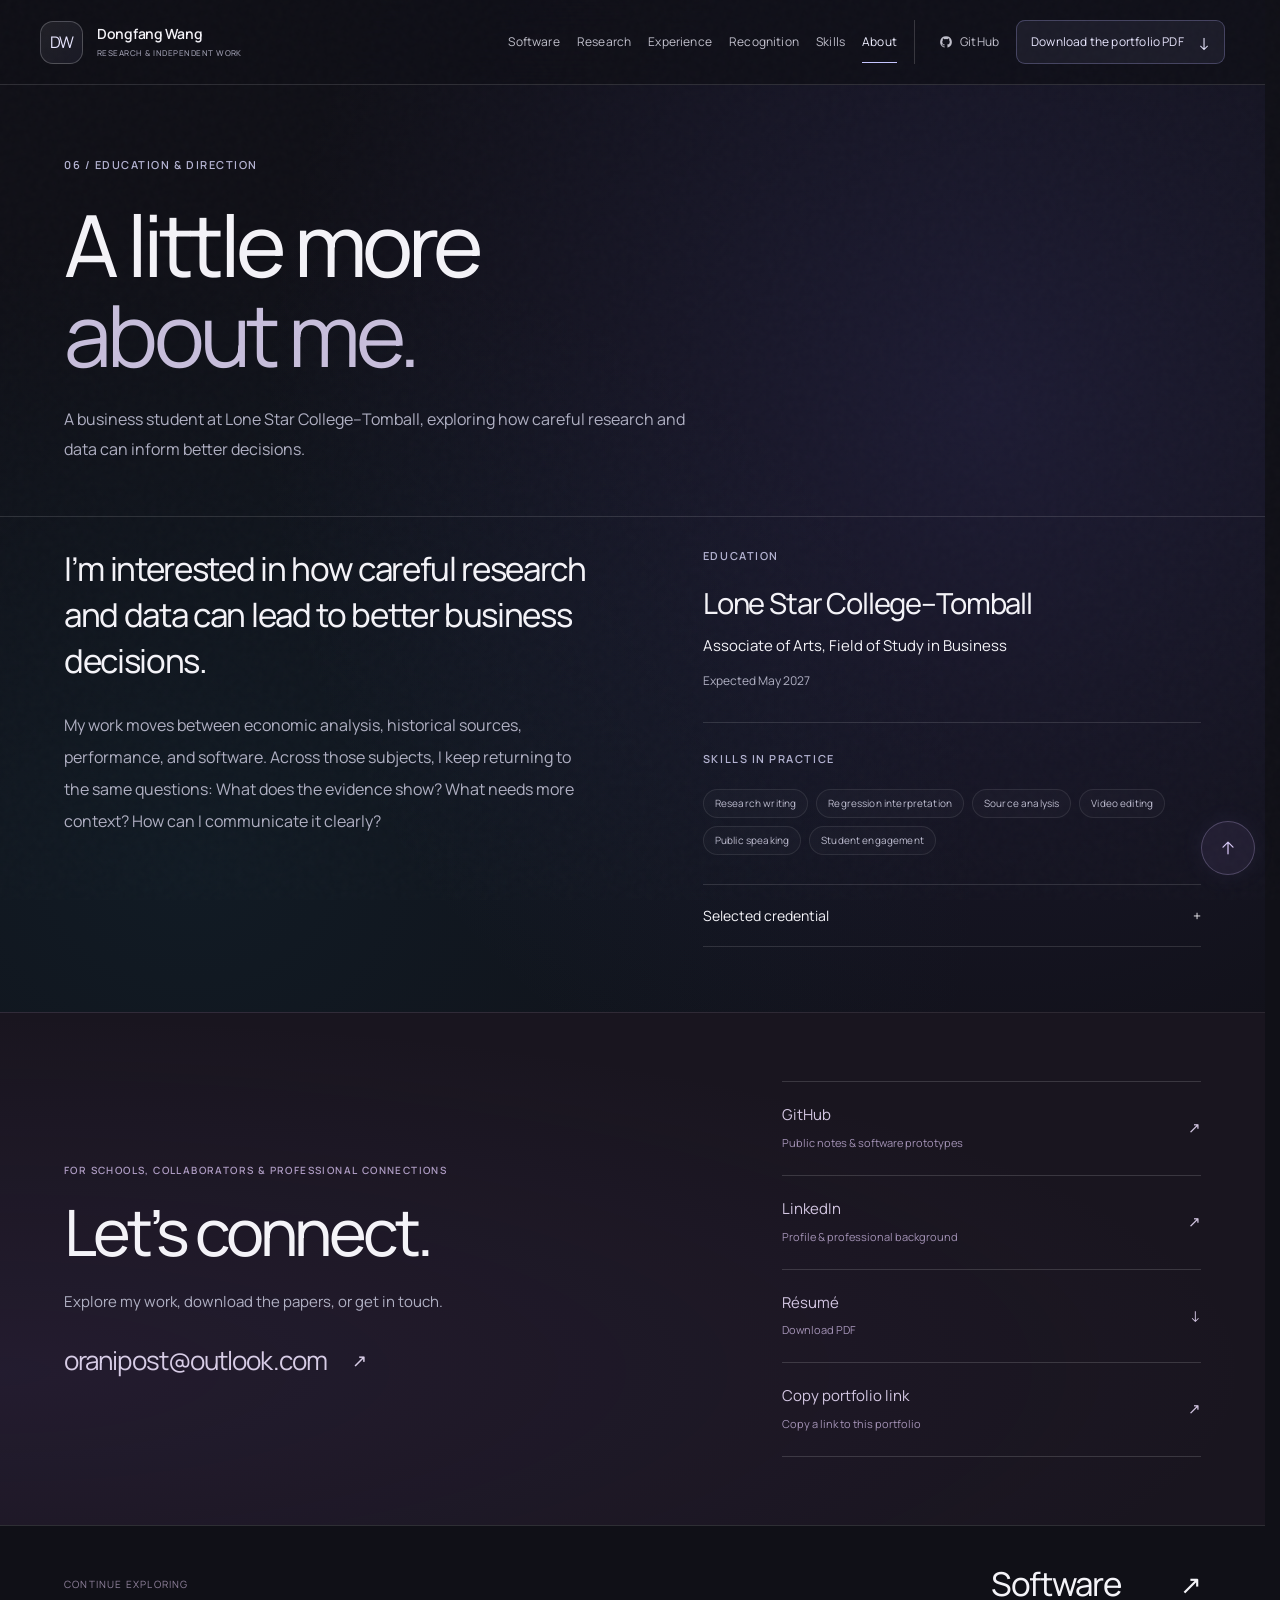
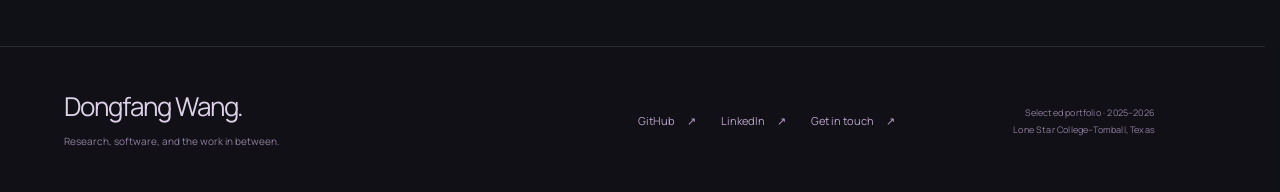
==== about.html @ 190c4ae5 "Publish portfolio with research, campus work, and complete PDF" ====
<!doctype html><html lang="en"><head><meta charset="utf-8"><meta name="viewport" content="width=device-width,initial-scale=1"><meta name="description" content="Education, interests, selected training, and contact information for Dongfang Wang."><meta name="theme-color" content="#101017"><title>About &amp; Contact | Dongfang Wang</title><link rel="canonical" href="https://oranipost.github.io/about.html"><link rel="icon" href="assets/favicon.svg" type="image/svg+xml"><script src="portfolio.js?v=92bd089709" defer></script><link rel="preload" href="assets/fonts/Manrope-Variable.ttf" as="font" type="font/ttf" crossorigin><link rel="stylesheet" href="site.css?v=812c56e57b"></head><body id="top"><a class="skip-link" href="#main">Skip to content</a><header class="portfolio-header"><a class="brand" href="index.html" aria-label="Dongfang Wang, portfolio home"><span class="brand-mark">DW</span><span>Dongfang Wang<span class="brand-sub">Research & independent work</span></span></a><button class="menu-toggle" type="button" aria-expanded="false" aria-controls="main-nav">Menu <span aria-hidden="true">+</span></button><nav id="main-nav" aria-label="Main navigation"><a href="software.html">Software</a><a href="research.html">Research</a><a href="experience.html">Experience</a><a href="recognition.html">Recognition</a><a href="skills.html">Skills</a><a href="about.html" aria-current="page">About</a><a class="github-nav" href="https://github.com/oranipost" target="_blank" rel="noopener noreferrer"><svg viewBox="0 0 24 24" width="17" height="17" fill="currentColor" aria-hidden="true"><path d="M12 2a10 10 0 0 0-3.16 19.49c.5.09.68-.22.68-.48v-1.86c-2.78.61-3.37-1.18-3.37-1.18-.45-1.16-1.11-1.47-1.11-1.47-.91-.62.07-.61.07-.61 1 .07 1.53 1.03 1.53 1.03.9 1.52 2.34 1.08 2.91.82.09-.65.35-1.08.64-1.33-2.22-.25-4.55-1.11-4.55-4.95 0-1.09.39-1.98 1.03-2.67-.1-.26-.45-1.27.1-2.64 0 0 .84-.27 2.75 1.02a9.58 9.58 0 0 1 5 0c1.91-1.29 2.75-1.02 2.75-1.02.55 1.37.2 2.38.1 2.64.64.69 1.03 1.58 1.03 2.67 0 3.85-2.34 4.7-4.57 4.95.36.31.68.92.68 1.85v2.75c0 .27.18.58.69.48A10 10 0 0 0 12 2Z"/></svg><span>GitHub</span></a><a class="portfolio-download" href="assets/Dongfang_Wang_Portfolio.pdf" download>Download the portfolio PDF <span aria-hidden="true">↓</span></a></nav></header><main id="main" class="page-main"><section class="page-hero wrap"><p class="eyebrow">06 / Education & direction</p><h1>A little more <br> <em>about me.</em></h1><p class="page-deck">A business student at Lone Star College–Tomball, exploring how careful research and data can inform better decisions.</p></section><section id="about" class="section wrap about-section"><div><p class="about-lead">I’m interested in how careful research and data can lead to better business decisions.</p><p>My work moves between economic analysis, historical sources, performance, and software. Across those subjects, I keep returning to the same questions: What does the evidence show? What needs more context? How can I communicate it clearly?</p></div><div class="about-details"><div class="education-block"><p class="eyebrow">Education</p><h3>Lone Star College–Tomball</h3><p>Associate of Arts, Field of Study in Business</p><p class="small-muted">Expected May 2027</p></div><div class="focus-block"><p class="eyebrow">Skills in practice</p><div class="tags"><span>Research writing</span><span>Regression interpretation</span><span>Source analysis</span><span>Video editing</span><span>Public speaking</span><span>Student engagement</span></div></div><details id="credentials" class="learning-details"><summary>Selected credential <span aria-hidden="true">+</span></summary><ul><li><strong>Google Analytics (GA4)</strong><span>Earned May 2, 2025 · Credential expired May 2, 2026 · Historical record</span></li></ul></details></div></section><section id="contact" class="contact-section"><div class="wrap contact-inner"><div><p class="eyebrow">For schools, collaborators & professional connections</p><h2>Let’s connect.</h2><p>Explore my work, download the papers, or get in touch.</p><a class="email-link" href="mailto:oranipost@outlook.com">oranipost@outlook.com <span aria-hidden="true">↗</span></a></div><div class="resource-links"><a href="https://github.com/oranipost" target="_blank" rel="noopener noreferrer"><span>GitHub<small>Public notes & software prototypes</small></span><span aria-hidden="true">↗</span></a><a href="https://www.linkedin.com/in/dongfang-wang-4a9061359" target="_blank" rel="noopener noreferrer"><span>LinkedIn<small>Profile & professional background</small></span><span aria-hidden="true">↗</span></a><a href="assets/Dongfang_Wang_Resume.pdf" download><span>Résumé<small>Download PDF</small></span><span aria-hidden="true">↓</span></a><button type="button" id="copy-link"><span>Copy portfolio link<small id="copy-status" aria-live="polite">Copy a link to this portfolio</small></span><span aria-hidden="true">↗</span></button></div></div></section><nav class="chapter-next wrap" aria-label="Continue exploring"><span>Continue exploring</span><a href="software.html">Software <span aria-hidden="true">↗</span></a></nav></main><footer class="portfolio-footer"><div class="footer-signature"><a class="brand-text" href="index.html">Dongfang <em>Wang.</em></a><p>Research, software, and the work in between.</p></div><nav aria-label="Social and contact links"><a href="https://github.com/oranipost" target="_blank" rel="noopener noreferrer">GitHub <span aria-hidden="true">↗</span></a><a href="https://www.linkedin.com/in/dongfang-wang-4a9061359" target="_blank" rel="noopener noreferrer">LinkedIn <span aria-hidden="true">↗</span></a><a href="about.html#contact">Get in touch <span aria-hidden="true">↗</span></a></nav><p class="footer-colophon">Selected portfolio · 2025–2026 <br> Lone Star College–Tomball, Texas</p></footer><a class="back-to-top" href="#top" aria-label="Back to top" title="Back to top"><svg class="top-progress" viewBox="0 0 54 54" aria-hidden="true"><circle cx="27" cy="27" r="23"/></svg><svg class="top-arrow" viewBox="0 0 24 24" width="20" height="20" fill="none" stroke="currentColor" stroke-width="1.5" stroke-linecap="round" stroke-linejoin="round" aria-hidden="true"><path d="M12 19V5m-6 6 6-6 6 6"/></svg></a></body></html>
---- site.css ----
:root{color-scheme:light;--navy:#11273c;--ink:#122436;--blue:#1e65c5;--accent:#86bafe;--muted:#566575;--line:#d8e0e8;--paper:#f3f6f9;--white:#fff}
*{box-sizing:border-box}html{scroll-behavior:smooth;scroll-padding-top:85px}body{margin:0;color:var(--ink);background:#fff;font-family:Arial,Helvetica,sans-serif;font-size:16px;line-height:1.6}a{color:inherit;text-decoration:none}button{font:inherit}img{display:block;max-width:100%}figure,p,h1,h2,h3{margin:0}a:focus-visible,button:focus-visible{outline:3px solid var(--blue);outline-offset:6px}::selection{background:#cde2ff;color:var(--navy)}.skip-link{position:fixed;top:-60px;left:16px;background:#fff;padding:12px 20px;z-index:20}.skip-link:focus{top:10px}.site-header{max-width:1440px;margin:auto;padding:21px 6%;display:flex;align-items:center;justify-content:space-between;gap:24px}.wordmark{font-size:17px;font-weight:700;display:flex;align-items:center;gap:13px}.monogram{background:var(--navy);color:#fff;display:grid;place-items:center;width:38px;height:38px;font-size:13px;letter-spacing:.01em}.site-header nav{display:flex;gap:32px;font-size:14px;font-weight:600}.site-header nav a:hover{color:var(--blue)}.hero{background:var(--navy);color:#fff}.hero-inner{max-width:1268px;margin:auto;padding:68px 44px 65px;display:grid;grid-template-columns:minmax(0,1fr) 280px;gap:78px;align-items:center}.eyebrow{text-transform:uppercase;letter-spacing:.15em;font-size:12px;font-weight:700;color:#b5cde8;margin-bottom:20px}.eyebrow.dark{color:#526d87;margin-bottom:12px}h1{font-size:clamp(44px,5.6vw,76px);line-height:1.06;letter-spacing:-.045em;font-weight:700;margin-bottom:23px}.name-period{color:var(--accent)}.role-line{font-size:clamp(23px,2.2vw,31px);line-height:1.3;font-weight:400;letter-spacing:-.015em;color:#e8f2ff;margin-bottom:20px}.hero-description{max-width:530px;color:#bfd0e1;font-size:17px;line-height:1.75}.hero-links{display:flex;align-items:center;gap:28px;margin-top:30px}.button{display:inline-flex;align-items:center;justify-content:space-between;gap:25px;min-height:48px;padding:12px 20px;font-size:14px;font-weight:700;transition:background .15s,transform .15s}.button:hover{transform:translateY(-2px)}.button-light{color:var(--navy);background:#fff}.button-light:hover{background:#e1edff}.button-navy{color:#fff;background:var(--navy);margin-top:28px}.button-navy:hover{background:#23496e}.text-link{font-size:15px;border-bottom:1px solid #6d8baa;padding:7px 0}.text-link:hover{color:var(--accent)}.portrait{align-self:center}.portrait img{width:280px;height:310px;object-fit:cover;object-position:50% 40%;border-radius:1px}.portrait figcaption{font-size:12px;line-height:1.6;color:#b5c9dc;margin-top:14px;text-align:center}.section-wrap{max-width:1180px;margin:auto;padding-left:40px;padding-right:40px}.experience{padding-top:68px;padding-bottom:66px}.section-intro{display:grid;grid-template-columns:1.4fr 1fr;column-gap:65px}.section-intro .eyebrow{grid-column:1/-1}h2{font-size:clamp(29px,3vw,40px);line-height:1.18;font-weight:600;letter-spacing:-.035em}.employment{font-size:15px;padding-top:4px;font-weight:700}.employment span{font-size:14px;color:var(--muted);font-weight:400;display:block;margin-top:6px}.experience-grid{display:grid;grid-template-columns:repeat(3,minmax(0,1fr));gap:44px;margin-top:42px}.experience-grid article{border-top:1px solid var(--line);padding-top:19px}.small-number{font-size:12px;letter-spacing:.08em;color:var(--blue);font-weight:600}.experience-grid h3{font-size:20px;font-weight:600;margin-top:8px;margin-bottom:12px}.experience-grid p{color:var(--muted);font-size:16px;line-height:1.7}.work-section{background:var(--paper);padding-top:67px;padding-bottom:65px}.gallery-note{font-size:16px;color:var(--muted);max-width:640px;margin-top:15px}.project{margin-top:53px}.project+.project{margin-top:75px}.project-heading{display:flex;align-items:flex-start;gap:24px;margin-bottom:25px;max-width:720px}.project-index{font-size:14px;line-height:1.6;color:var(--blue);font-weight:700;border-top:2px solid var(--blue);padding-top:5px;min-width:33px}.project-heading h3,.student-copy h3{font-size:27px;line-height:1.2;letter-spacing:-.025em;font-weight:600}.project-heading p{font-size:16px;color:var(--muted);line-height:1.65;margin-top:10px}.speaking-grid{display:grid;grid-template-columns:repeat(2,minmax(0,1fr));gap:28px}.speaking-primary{grid-column:1/-1}.gallery-item{min-width:0}.photo-button{position:relative;display:block;width:100%;border:0;padding:0;background:#d9e2eb;cursor:zoom-in;overflow:hidden;text-align:left;line-height:1}.photo-button img{width:100%;height:auto;transition:transform .4s}.photo-button:hover img{transform:scale(1.025)}.speaking-primary .photo-button img{max-height:540px;object-fit:cover;object-position:50% 43%}.enlarge{position:absolute;right:14px;bottom:14px;background:#fff;color:var(--navy);padding:10px 12px;font-size:12px;font-weight:700;display:flex;align-items:center;gap:17px;box-shadow:0 3px 12px #0001;opacity:0;transform:translateY(4px);transition:opacity .2s,transform .2s}.photo-button:hover .enlarge,.photo-button:focus-visible .enlarge{opacity:1;transform:translateY(0)}.gallery-item figcaption{font-size:13px;line-height:1.5;color:#465b6d;display:flex;justify-content:space-between;gap:12px;padding-top:11px}.mascot-grid{display:grid;grid-template-columns:1fr 1.13fr;gap:28px}.mascot-tall{grid-row:span 2}.mascot-tall .photo-button{height:calc(100% - 31px)}.mascot-tall img{width:100%;height:100%;object-fit:cover;object-position:center}.student-project{display:grid;grid-template-columns:1fr .82fr;align-items:center;gap:110px}.student-copy .project-index{display:inline-block;margin-bottom:18px}.student-copy .student-lead{font-size:25px;line-height:1.4;color:var(--ink);letter-spacing:-.02em;margin-top:28px}.student-copy p{color:var(--muted);margin-top:18px;font-size:17px;line-height:1.8}.student-photo{max-width:415px}.student-photo img{max-height:560px;object-fit:cover}.contact{padding-top:76px;padding-bottom:78px;display:grid;grid-template-columns:1.35fr 1fr;gap:85px;align-items:center}.contact h2{margin-bottom:17px}.contact p:not(.eyebrow){color:var(--muted);font-size:16px}.contact-details{margin:0}.contact-details div{padding:15px 0;border-bottom:1px solid var(--line)}.contact-details dt{font-size:12px;letter-spacing:.08em;text-transform:uppercase;color:var(--muted);margin-bottom:3px}.contact-details dd{margin:0;font-size:19px;overflow-wrap:anywhere}.contact-details a:hover{color:var(--blue)}.site-footer{border-top:1px solid var(--line);max-width:1268px;margin:auto;padding:23px 44px 30px;display:flex;justify-content:space-between;align-items:center;gap:25px;font-size:12px;color:var(--muted)}.site-footer>span:first-child{font-weight:700;color:var(--ink);font-size:14px}.site-footer a:hover{color:var(--blue)}.lightbox{border:0;padding:0;max-width:none;max-height:none;width:100%;height:100dvh;color:#fff;background:#0c1723;overflow:auto}.lightbox::backdrop{background:#0c1723}.lightbox-toolbar{height:67px;padding:14px 30px;display:flex;align-items:center;justify-content:space-between}.lightbox-toolbar p{font-size:14px;color:#becede}.icon-button{display:inline-flex;gap:12px;align-items:center;border:1px solid #647385;padding:7px 14px;background:transparent;color:#fff;font-size:14px;cursor:pointer}.icon-button span{font-size:23px;line-height:1}.lightbox-image-wrap{position:relative;height:calc(100dvh - 185px);min-height:220px;padding:8px 72px;display:flex;align-items:center;justify-content:center}.lightbox-image-wrap>img{max-width:100%;max-height:100%;object-fit:contain}.photo-nav{position:absolute;top:50%;transform:translateY(-50%);width:44px;height:58px;color:#fff;background:#243647;border:1px solid #6b7e90;font-size:36px;cursor:pointer;line-height:1}.photo-nav:hover{background:#3a5973}.previous{left:18px}.next{right:18px}.lightbox-caption{text-align:center;padding:15px 30px 25px;max-width:850px;margin:auto}.lightbox-caption h2{font-size:21px;letter-spacing:-.015em}.lightbox-caption p{font-size:14px;color:#bfcede;margin-top:7px}body.modal-open{overflow:hidden}
@media(min-width:1500px){.hero-inner{padding-top:82px;padding-bottom:80px}}
@media(max-width:900px){.site-header{padding:18px 28px}.hero-inner{grid-template-columns:minmax(0,1fr) 230px;gap:35px;padding:50px 32px}.portrait img{width:230px;height:270px}.hero-description{font-size:16px}.hero h1{font-size:50px}.section-wrap{padding-left:32px;padding-right:32px}.experience-grid{gap:25px}.student-project{gap:48px}.contact{gap:45px}.section-intro{gap:30px}.site-footer{padding-left:32px;padding-right:32px;flex-wrap:wrap}.site-footer>span:nth-child(2){order:3;flex-basis:100%}}
@media(max-width:640px){html{scroll-padding-top:20px}.site-header{padding:15px 20px;gap:14px}.wordmark{font-size:14px;gap:9px}.monogram{width:31px;height:31px;font-size:11px}.site-header nav{gap:17px;font-size:13px}.site-header nav a:first-child{display:none}.hero-inner{padding:39px 24px 38px;grid-template-columns:1fr;gap:34px}.hero h1{font-size:50px}.eyebrow{font-size:11px;letter-spacing:.11em}.role-line{font-size:26px}.hero-description{max-width:420px}.hero-links{margin-top:26px}.portrait{display:flex;gap:16px;align-items:center}.portrait img{width:104px;height:114px;object-fit:cover}.portrait figcaption{text-align:left;font-size:12px;max-width:155px;margin:0;line-height:1.8}.section-wrap{padding-left:24px;padding-right:24px}.experience{padding-top:43px;padding-bottom:42px}.section-intro{display:block}.section-intro h2{font-size:30px;max-width:380px}.employment{margin-top:21px}.experience-grid{grid-template-columns:1fr;gap:24px;margin-top:29px}.experience-grid article{padding-top:14px}.experience-grid h3{font-size:20px;margin-top:5px;margin-bottom:8px}.work-section{padding-top:43px;padding-bottom:43px}h2{font-size:32px}.project{margin-top:35px}.project+.project{margin-top:47px}.project-heading{gap:15px;margin-bottom:20px}.project-heading h3,.student-copy h3{font-size:25px}.project-index{min-width:28px;font-size:12px}.speaking-grid,.mascot-grid{grid-template-columns:1fr;gap:23px}.speaking-primary{grid-column:auto}.speaking-primary .photo-button img{max-height:none}.mascot-tall{grid-row:auto}.mascot-tall .photo-button{height:auto}.mascot-tall img{max-height:540px;object-fit:cover;object-position:50% 40%}.gallery-item figcaption{font-size:12px}.enlarge{opacity:1;transform:none;font-size:11px;padding:9px 10px;right:10px;bottom:10px}.student-project{display:flex;flex-direction:column;gap:26px}.student-copy .student-lead{font-size:23px;margin-top:18px}.student-copy p{font-size:16px;margin-top:13px}.student-photo{width:100%;max-width:none}.student-photo img{max-height:560px;object-position:50% 35%}.contact{display:block;padding-top:44px;padding-bottom:45px}.contact-details{margin-top:32px}.desktop-break{display:none}.site-footer{padding:22px 24px;gap:14px}.site-footer>span:nth-child(2){font-size:11px}.lightbox-toolbar{padding:12px 18px}.lightbox-image-wrap{padding:0 12px;height:calc(100dvh - 210px)}.photo-nav{top:auto;bottom:-51px;transform:none;width:43px;height:40px;font-size:29px}.previous{left:18px}.next{right:18px}.lightbox-caption{padding:67px 25px 20px}.lightbox-caption h2{font-size:19px}.lightbox-caption p{font-size:13px}.lightbox-toolbar p{font-size:13px}}
@media(prefers-reduced-motion:reduce){html{scroll-behavior:auto}*,*:before,*:after{transition:none!important}}

.site-header{max-width:1240px;padding:20px 40px}.hero-inner{max-width:1160px;padding:44px 40px 42px;grid-template-columns:minmax(0,1fr) 200px;gap:70px}.hero h1{font-size:clamp(42px,5vw,65px);margin-bottom:14px}.role-line{font-size:24px;margin-bottom:16px}.hero-description{max-width:650px;font-size:16px}.portrait img{width:200px;height:200px}.portrait figcaption{font-size:12px;margin-top:10px}.section-wrap{max-width:1160px}.collections{padding-top:37px;padding-bottom:36px}.section-heading{display:flex;justify-content:space-between;align-items:baseline;gap:30px;margin-bottom:23px}.section-heading h2{font-size:24px;line-height:1.25;letter-spacing:-.02em}.section-heading p{font-size:14px;color:var(--muted)}.collection-grid{display:grid;grid-template-columns:repeat(3,minmax(0,1fr));gap:24px}.collection{border:1px solid var(--line);background:white;transition:box-shadow .2s,transform .2s}.collection:hover{transform:translateY(-4px);box-shadow:0 9px 23px #17334d16}.collection-image{position:relative;overflow:hidden;aspect-ratio:1.78;background:var(--paper)}.collection-image img{width:100%;height:100%;object-fit:cover;transition:transform .35s}.collection:hover img{transform:scale(1.025)}.collection-number{position:absolute;top:12px;left:12px;background:var(--navy);color:white;padding:3px 9px;font-size:12px;font-weight:700}.collection-copy{padding:20px 21px 19px}.collection-copy h3{font-size:21px;letter-spacing:-.025em;line-height:1.25}.collection-copy p{font-size:15px;color:var(--muted);line-height:1.6;margin-top:10px;min-height:48px}.collection-link{display:flex;justify-content:space-between;align-items:center;margin-top:18px;padding-top:12px;border-top:1px solid var(--line);color:var(--blue);font-size:14px;font-weight:700}.collection-link span{font-size:18px}.contact{display:flex;justify-content:space-between;gap:35px;padding-top:23px;padding-bottom:35px}.contact h2{font-size:23px;margin-bottom:0}.download{display:inline-block;color:var(--blue);font-size:14px;margin-top:10px}.download:hover{text-decoration:underline}.contact-links{display:flex;flex-wrap:wrap;justify-content:flex-end;column-gap:25px;row-gap:6px;font-size:14px}.contact-links a:hover{color:var(--blue)}.gallery-intro{padding-top:43px;padding-bottom:30px}.gallery-intro h1{font-size:clamp(35px,4.3vw,53px);line-height:1.1;letter-spacing:-.035em;margin-bottom:0}.gallery-lead{font-size:22px;line-height:1.5;letter-spacing:-.015em;max-width:840px;margin-top:18px}.gallery-context{color:var(--muted);font-size:16px;line-height:1.75;max-width:850px;margin-top:14px}.collection-nav{display:flex;gap:24px;flex-wrap:wrap;border-bottom:1px solid var(--line);margin-top:27px;font-size:14px;font-weight:600}.collection-nav a{padding:10px 0;border-bottom:3px solid transparent;margin-bottom:-1px}.collection-nav a[aria-current]{border-color:var(--blue);color:var(--blue)}.collection-nav a:hover{color:var(--blue)}.photo-gallery{display:grid;grid-template-columns:repeat(2,minmax(0,1fr));align-items:start;gap:37px 28px;padding-bottom:50px}.portrait-item .photo-button img{max-height:655px;object-fit:cover;object-position:center}.photo-gallery .enlarge{opacity:1;transform:none}.photo-gallery figcaption{display:block;padding-top:14px}.gallery-item h2{font-size:19px;line-height:1.3;letter-spacing:-.015em}.gallery-item figcaption p{font-size:14px;color:var(--muted);margin-top:5px;line-height:1.55}.gallery-end{display:flex;justify-content:space-between;gap:25px;padding-top:18px;padding-bottom:45px;font-size:14px;color:var(--blue)}
@media(max-width:900px){.hero-inner{gap:35px}.role-line{font-size:21px}.collection-grid{gap:18px}.collection-copy{padding:17px}.collection-copy h3{font-size:19px}.section-heading{display:block}.section-heading p{margin-top:7px}.contact-links{max-width:340px}.collection-copy p{min-height:72px}}
@media(max-width:640px){.site-header{padding:16px 20px;gap:12px}.site-header nav a:first-child{display:block}.hero-inner{padding:30px 24px;grid-template-columns:1fr;gap:23px}.hero h1{font-size:45px}.role-line{font-size:22px}.portrait img{width:90px;height:90px}.portrait figcaption{max-width:180px;margin:0}.collections{padding-top:29px;padding-bottom:27px}.collection-grid{grid-template-columns:1fr;gap:22px}.collection-image{aspect-ratio:1.85}.collection-copy{padding:18px 21px}.collection-copy h3{font-size:22px}.collection-copy p{min-height:0;font-size:16px}.collection-link{margin-top:15px}.contact{display:block;padding-top:20px;padding-bottom:31px}.contact-links{flex-direction:column;align-items:flex-start;margin-top:20px;gap:8px;max-width:none;font-size:15px}.gallery-intro{padding-top:26px;padding-bottom:25px}.gallery-intro h1{font-size:37px}.gallery-lead{font-size:21px}.collection-nav{gap:19px;font-size:13px}.photo-gallery{grid-template-columns:1fr;gap:31px;padding-bottom:30px}.portrait-item .photo-button img{max-height:580px}.gallery-item h2{font-size:20px}.gallery-end{font-size:13px;gap:20px;padding-bottom:33px}}

:root{--ink:#172d35;--muted:#5c6868;--green:#315e4f;--green-soft:#e6eee8;--cream:#f5f3ed;--white:#fffefa;--line:#d9ddd6;--serif:Georgia,'Times New Roman',serif;--sans:-apple-system,BlinkMacSystemFont,'Segoe UI',Arial,sans-serif;color-scheme:light}
*{box-sizing:border-box}html{scroll-behavior:smooth;scroll-padding-top:104px}body{margin:0;background:var(--cream);color:var(--ink);font-family:var(--sans);line-height:1.65;font-size:16px}h1,h2,h3,h4,p,figure{margin:0}h1,h2,h3{font-family:var(--serif);font-weight:400}a{color:inherit;text-decoration:none}button{font:inherit}img{display:block;max-width:100%}a,button,summary{-webkit-tap-highlight-color:transparent}a:focus-visible,button:focus-visible,summary:focus-visible,video:focus-visible{outline:3px solid #ad7931;outline-offset:5px}::selection{background:#d4e4da}.wrap{max-width:1280px;margin:0 auto;padding-left:60px;padding-right:60px}.skip-link{position:fixed;top:-70px;left:20px;padding:12px 20px;background:var(--white);z-index:60}.skip-link:focus{top:10px}.portfolio-header{max-width:1400px;margin:auto;padding:22px 60px;display:flex;align-items:center;justify-content:space-between;gap:32px;background:var(--cream);border-bottom:1px solid var(--line)}.brand{display:flex;align-items:center;gap:13px;font-size:15px;font-weight:650;line-height:1.3}.brand-mark{width:43px;height:43px;display:grid;place-items:center;background:var(--ink);color:var(--cream);font-family:var(--serif);font-weight:400;font-size:16px}.brand-sub{display:block;color:var(--muted);font-weight:400;letter-spacing:.08em;text-transform:uppercase;font-size:9px;margin-top:5px}.portfolio-header nav{display:flex;align-items:center;gap:30px;font-size:13px}.portfolio-header nav a{padding:7px 0}.portfolio-header nav a:hover{color:var(--green);text-decoration:underline;text-underline-offset:6px}.portfolio-header .nav-contact{padding:8px 16px;border:1px solid #9ca89e;display:flex;align-items:center;gap:24px}.menu-toggle{display:none}.eyebrow{font-family:var(--sans);text-transform:uppercase;color:var(--green);font-size:10px;letter-spacing:.14em;font-weight:650;line-height:1.5}.eyebrow>span{color:#82958a;margin-right:3px}.hero-section{display:grid;grid-template-columns:minmax(0,1.5fr) minmax(250px,.8fr);gap:75px;align-items:center;padding-top:74px;padding-bottom:72px}.hero-copy h1{font-size:clamp(48px,5.65vw,79px);letter-spacing:-.055em;line-height:1.06;margin-top:21px;margin-bottom:18px}.name-dot{color:var(--green)}.hero-role{font-size:24px;font-family:var(--serif);letter-spacing:-.02em;margin-bottom:22px}.hero-intro{font-size:17px;line-height:1.75;color:var(--muted);max-width:530px}.hero-actions{display:flex;gap:12px;flex-wrap:wrap;margin-top:28px}.button{display:inline-flex;align-items:center;justify-content:space-between;gap:26px;padding:13px 20px;font-size:12px;font-weight:650;line-height:1.4;min-height:46px;transition:background .15s,color .15s}.button span{font-size:17px;line-height:1}.button.primary{background:var(--green);color:var(--white);border:1px solid var(--green)}.button.primary:hover{background:#24483c}.button.outline{border:1px solid #adb8ae;background:transparent;color:var(--ink)}.button.outline:hover{background:var(--green-soft)}.hero-meta{display:flex;flex-wrap:wrap;gap:9px 17px;margin-top:28px;font-size:10px;color:var(--muted)}.hero-meta span{padding-right:17px;border-right:1px solid #b8c2b8}.hero-meta a{color:var(--green);font-weight:600}.hero-portrait{width:100%;max-width:325px;justify-self:end}.portrait-frame{background:#e6e6dc;padding:15px 15px 0}.portrait-frame img{width:100%;height:auto;aspect-ratio:1;object-fit:cover;object-position:50% 38%}.hero-portrait figcaption{display:flex;justify-content:space-between;gap:15px;font-family:var(--serif);font-size:13px;padding-top:14px}.caption-index{font-family:var(--sans);font-size:9px;letter-spacing:.1em;color:var(--muted);padding-top:2px}.orientation{display:flex;justify-content:space-between;align-items:center;gap:30px;padding-top:21px;padding-bottom:21px;border-top:1px solid var(--line);border-bottom:1px solid var(--line)}.orientation>p{font-size:14px;font-family:var(--serif)}.orientation>div{display:flex;gap:32px}.orientation a{font-size:10px;display:flex;align-items:center;gap:12px}.orientation a:hover{color:var(--green)}.orientation span{font-size:9px;color:#819187}.section{padding-top:82px;padding-bottom:83px}.section-heading{display:flex;justify-content:space-between;align-items:flex-end;gap:65px;margin-bottom:37px}.section-heading h2{font-size:clamp(31px,3.1vw,43px);line-height:1.12;letter-spacing:-.035em;margin-top:13px;max-width:610px}.section-description{max-width:325px;font-size:13px;color:var(--muted);line-height:1.8}.software-feature{display:grid;grid-template-columns:.83fr 1.17fr;border:1px solid var(--line);background:var(--white);overflow:hidden}.software-copy{padding:38px 36px}.status{font-size:9px;letter-spacing:.02em;display:flex;align-items:center;gap:8px;color:var(--green)}.status-dot{width:6px;height:6px;background:#4f8b62;border-radius:50%}.software-copy h3{font-size:38px;line-height:1.2;letter-spacing:-.03em;margin-top:16px}.software-lead{font-size:18px;font-family:var(--serif);margin-top:7px;margin-bottom:19px}.software-copy>p:not(.status):not(.software-lead):not(.product-footnote){font-size:13px;color:var(--muted);line-height:1.85}.feature-list{padding:0;list-style:none;margin:21px 0 25px;font-size:11px;line-height:1.6}.feature-list li{padding:7px 0 7px 19px;position:relative;border-bottom:1px solid #e7e9e2}.feature-list li:before{content:'↳';position:absolute;left:0;color:var(--green)}.product-footnote{font-size:9px;color:var(--muted);margin-top:13px}.software-visual{display:flex;flex-direction:column;align-items:center;justify-content:center;background:#e6eee8;padding:31px 22px;min-width:0}.software-visual a{width:100%;box-shadow:0 12px 32px #193d2314;border:1px solid #d0ded4}.software-visual img{width:100%;height:auto}.software-visual figcaption{margin-top:14px;font-size:9px;color:#53695e;align-self:flex-end}.software-secondary{display:grid;grid-template-columns:245px 1fr;gap:34px;align-items:center;margin-top:27px;padding:28px 0 0;border-top:1px solid var(--line)}.software-secondary figure{height:147px;overflow:hidden;border:1px solid var(--line);background:#efede4}.software-secondary img{width:100%;height:auto}.software-secondary h3{font-size:28px;line-height:1.2;margin-top:9px}.software-secondary p:not(.eyebrow){font-size:13px;color:var(--muted);line-height:1.75;max-width:780px;margin-top:10px}.inline-link{display:inline-flex;align-items:center;gap:28px;font-size:11px;font-weight:600;margin-top:15px;color:var(--green);border-bottom:1px solid #82988a;padding-bottom:4px}.inline-link:hover{border-color:var(--green)}.research-section{background:#e9ede6;border-top:1px solid #dfe4da;border-bottom:1px solid #dfe4da}.research-row{display:grid;grid-template-columns:165px minmax(0,1fr) 45px;gap:32px;align-items:center;padding:34px 0;border-top:1px solid #c7d1c5}.research-row:last-child{border-bottom:1px solid #c7d1c5}.research-marker>span{font-family:var(--serif);font-size:27px;line-height:1;color:#798f7a}.research-marker>p{font-family:var(--serif);font-size:24px;margin-top:12px;line-height:1.2}.research-marker small{font-size:9px;color:var(--muted);display:block;margin-top:8px}.research-method{font-size:9px;text-transform:uppercase;letter-spacing:.1em;color:#5e735e;margin-bottom:9px}.research-content h3{font-size:25px;line-height:1.26;letter-spacing:-.025em;max-width:730px}.research-content h3 a:hover{color:var(--green)}.research-content>p:not(.research-method){font-size:12px;color:var(--muted);line-height:1.8;max-width:735px;margin-top:13px}.tags{display:flex;flex-wrap:wrap;gap:7px;margin-top:17px}.tags span{display:block;font-size:9px;line-height:1.3;border:1px solid #bbcbbb;color:#415a49;padding:5px 9px}.round-link{width:40px;height:40px;border-radius:50%;border:1px solid #a6b7a5;display:grid;place-items:center;font-size:22px;align-self:center}.round-link:hover{background:var(--green);color:var(--white);border-color:var(--green)}.experience-intro{display:grid;grid-template-columns:.82fr 1.18fr;gap:70px;padding:0 0 30px;margin-bottom:29px;border-bottom:1px solid var(--line);align-items:center}.experience-intro h3{font-size:30px;line-height:1.2;margin-top:12px}.experience-intro h3 span{font-family:var(--sans);display:block;font-size:11px;letter-spacing:0;color:var(--muted);margin-top:10px}.experience-intro>p{font-size:13px;line-height:1.85;color:var(--muted)}.experience-collections{display:grid;grid-template-columns:repeat(3,minmax(0,1fr));gap:24px}.experience-card{display:block}.photo-cover{aspect-ratio:1.52;overflow:hidden;background:#e0e5dc}.photo-cover img{width:100%;height:100%;object-fit:cover;transition:transform .3s}.experience-card:hover img{transform:scale(1.025)}.experience-card-copy{padding-top:18px}.experience-card-copy .eyebrow{font-size:9px}.experience-card-copy h3{font-size:24px;display:flex;justify-content:space-between;line-height:1.2;margin-top:9px;gap:12px}.experience-card-copy h3 span{font-family:var(--sans);font-size:19px}.experience-card-copy>p:not(.eyebrow){color:var(--muted);font-size:11px;line-height:1.7;margin-top:10px}.service-note{display:grid;grid-template-columns:.5fr 1fr 1fr;gap:32px;align-items:center;border-top:1px solid var(--line);border-bottom:1px solid var(--line);padding:22px 0;margin-top:34px}.service-note strong{font-size:10px;font-weight:600;display:block}.service-note p>span{display:block;color:var(--muted);font-size:10px;line-height:1.8;margin-top:4px}.video-heading{display:flex;align-items:baseline;justify-content:space-between;gap:30px;margin:45px 0 22px}.video-heading h3{font-size:29px;line-height:1.2;letter-spacing:-.025em}.video-heading p{font-size:11px;color:var(--muted)}.video-grid{display:grid;grid-template-columns:1fr 1fr;gap:26px}.video-project video{display:block;width:100%;height:auto;aspect-ratio:16/9;background:#11252e}.video-project figcaption{display:flex;justify-content:space-between;align-items:start;gap:22px;padding-top:14px}.video-project h4{font-family:var(--serif);font-size:20px;font-weight:400;line-height:1.3}.video-project p{font-size:10px;color:var(--muted);margin-top:4px}.video-project figcaption>span{font-size:9px;color:var(--green);padding:5px 8px;border:1px solid var(--line);white-space:nowrap}.recognition-section{background:#eeebe1;border-top:1px solid #e1dfd5;border-bottom:1px solid #e1dfd5}.recognition-layout{display:grid;grid-template-columns:.62fr 1.38fr;gap:80px}.recognition-layout .section-heading{display:block;margin-bottom:20px}.recognition-intro{font-size:13px;color:var(--muted);line-height:1.85;max-width:320px}.award{display:grid;grid-template-columns:66px minmax(0,1fr) 80px;gap:17px;align-items:start;border-top:1px solid #cccec2;padding:23px 0}.award:last-child{border-bottom:1px solid #cccec2}.award-year{color:var(--green);font-size:11px;padding-top:4px}.award h3{font-size:22px;line-height:1.23}.award p{font-size:10px;color:var(--muted);margin-top:8px;line-height:1.7}.award-type{font-size:8px;text-transform:uppercase;letter-spacing:.05em;padding-top:7px;text-align:right;color:#6f766b}.programs{margin-top:30px}.programs>p:not(.eyebrow){display:grid;grid-template-columns:145px 1fr;gap:16px;font-size:10px;margin-top:13px}.programs strong{font-weight:600}.programs p>span{color:var(--muted)}.about-section{display:grid;grid-template-columns:1.03fr .97fr;gap:96px}.about-section .section-heading{display:block;margin-bottom:25px}.about-lead{font-family:var(--serif);font-size:23px;line-height:1.5;letter-spacing:-.015em}.about-section>div>p:not(.about-lead){font-size:13px;line-height:1.9;color:var(--muted);margin-top:22px}.education-block h3{font-size:26px;line-height:1.25;margin-top:12px}.education-block>p:not(.eyebrow){font-size:12px;margin-top:9px}.small-muted{font-size:10px!important;line-height:1.8;color:var(--muted)}.focus-block{border-top:1px solid var(--line);padding-top:25px;margin-top:26px}.focus-block .tags{gap:8px;margin-top:15px}.focus-block .tags span{border-color:#d0d9cc;font-size:10px;padding:7px 10px}.learning-details{margin-top:26px;border-top:1px solid var(--line);border-bottom:1px solid var(--line)}.learning-details summary{display:flex;justify-content:space-between;align-items:center;font-size:12px;padding:15px 0;cursor:pointer;list-style:none}.learning-details summary::-webkit-details-marker{display:none}.learning-details[open] summary>span{transform:rotate(45deg)}.learning-details ul{padding:0;list-style:none;margin:0 0 15px}.learning-details li{font-size:11px;padding:9px 0}.learning-details strong{font-weight:550}.learning-details li span{font-size:10px;color:var(--muted);display:block;margin-top:4px}.contact-section{background:var(--ink);color:var(--cream)}.contact-inner{padding-top:67px;padding-bottom:67px;display:grid;grid-template-columns:1.2fr .8fr;gap:90px;align-items:center}.contact-inner .eyebrow{color:#aac9b5;font-size:9px}.contact-inner h2{font-size:57px;line-height:1.15;letter-spacing:-.035em;margin-top:17px}.contact-inner p:not(.eyebrow){font-size:12px;color:#b8c6c6;margin-top:17px}.email-link{font-family:var(--serif);font-size:24px;line-height:1.5;margin-top:27px;display:inline-flex;gap:35px;align-items:center}.email-link span{font-family:var(--sans);font-size:18px}.email-link:hover{color:#b9d5bf}.resource-links>a,.resource-links>button{display:flex;justify-content:space-between;gap:25px;align-items:center;text-align:left;border:0;border-top:1px solid #486066;background:transparent;color:var(--cream);width:100%;padding:17px 0;font-size:13px;cursor:pointer}.resource-links>a:last-child,.resource-links>button:last-child{border-bottom:1px solid #486066}.resource-links small{display:block;font-size:9px;color:#a9bfc0;margin-top:5px;font-weight:400}.resource-links>a:hover,.resource-links>button:hover{color:#c8dfcc}.portfolio-footer{max-width:1400px;margin:0 auto;padding:25px 60px;display:flex;justify-content:space-between;align-items:center;gap:30px;font-size:9px;color:var(--muted)}.portfolio-footer .brand-text{font-family:var(--serif);font-size:17px;color:var(--ink)}.portfolio-footer>a:last-child:hover{color:var(--green)}
/* Research overviews */
.paper-main{padding-top:35px;padding-bottom:55px}.back-link{font-size:11px;color:var(--green);border-bottom:1px solid #91a28f;padding-bottom:4px;display:inline-block}.paper-hero{padding:38px 0 42px;border-bottom:1px solid var(--line)}.paper-hero h1{font-size:clamp(34px,4.2vw,59px);max-width:1050px;letter-spacing:-.045em;line-height:1.12;margin-top:19px;margin-bottom:20px}.paper-author{font-size:12px;color:var(--muted)}.paper-actions{display:flex;gap:12px;flex-wrap:wrap;margin-top:26px}.paper-layout{display:grid;grid-template-columns:minmax(0,1fr) 260px;gap:85px;padding-top:45px}.paper-body>section{margin-bottom:42px}.paper-body h2{font-size:29px;line-height:1.35;letter-spacing:-.025em;margin-top:12px}.paper-body p:not(.eyebrow):not(.diagram-caption){font-size:14px;color:var(--muted);line-height:1.9;margin-top:15px}.paper-body .paper-abstract{font-size:16px!important;color:var(--ink)!important}.paper-sidebar{align-self:start;padding:25px;border:1px solid var(--line);background:var(--white);position:sticky;top:25px}.paper-sidebar dl{margin:0}.paper-sidebar dl>div{border-bottom:1px solid #e4e7df;padding:15px 0}.paper-sidebar dt{font-size:9px;text-transform:uppercase;letter-spacing:.06em;color:var(--muted)}.paper-sidebar dd{font-size:12px;margin:5px 0 0;line-height:1.8}.paper-downloads{margin:12px 0 15px}.paper-downloads a{display:flex;justify-content:space-between;gap:10px;align-items:center;font-size:10px;color:var(--green);padding:10px 0;border-bottom:1px solid #d9e2d5}.model-diagram,.theme-diagram{display:flex;align-items:center;justify-content:space-between;gap:15px;margin-top:26px;background:#e8eee5;padding:24px}.model-diagram p,.theme-diagram p{font-family:var(--serif);font-size:18px!important;line-height:1.4!important;color:var(--ink)!important;margin:0!important}.model-diagram p{max-width:125px}.model-diagram small{font-family:var(--sans);display:block;font-size:8px;line-height:1.6;color:var(--muted);margin-top:8px}.model-diagram>span,.theme-diagram>span{color:var(--green);font-size:20px}.model-outcome{border-left:1px solid #bacaba;padding-left:17px}.diagram-caption{font-size:9px;color:var(--muted);margin-top:9px}.theme-diagram>div{display:grid;gap:9px;font-size:10px;color:var(--green)}.theme-diagram>p{max-width:170px}.findings{padding-left:20px;margin:20px 0 0}.findings li{font-size:14px;line-height:1.85;color:var(--muted);padding-left:8px;margin-bottom:14px}.findings li::marker{color:var(--green)}.paper-scope{border-top:1px solid var(--line);padding-top:25px}.paper-next{display:flex;justify-content:space-between;gap:25px;border-top:1px solid var(--line);padding-top:22px;font-size:11px;color:var(--green)}.paper-next>div{display:flex;gap:22px}
/* Retained photo collections */
.gallery-intro h1{font-family:var(--serif);font-weight:400;font-size:54px;letter-spacing:-.035em}.gallery-context,.gallery-lead{color:var(--muted)}.gallery-item h2{font-family:var(--serif);font-weight:400;font-size:24px}.photo-gallery .photo-button{background:#dce4d8}.photo-gallery .enlarge{color:var(--green);background:var(--white)}.collection-nav a[aria-current]{border-color:var(--green);color:var(--green)}.collection-nav a:hover{color:var(--green)}.gallery-end{color:var(--green)}.video-section{padding-bottom:48px}.video-section h2{margin-bottom:24px;margin-top:10px;font-family:var(--serif);font-weight:400;font-size:34px}.lightbox{background:#12272d}.lightbox h2{font-family:var(--serif);font-weight:400}.lightbox .icon-button{font-family:var(--sans)}
@media(min-width:1450px){.hero-section{padding-top:92px;padding-bottom:86px}.hero-copy h1{font-size:84px}.hero-portrait{max-width:350px}}
@media(max-width:1050px){.wrap,.portfolio-header,.portfolio-footer{padding-left:34px;padding-right:34px}.portfolio-header nav{gap:21px}.hero-section{gap:40px}.hero-copy h1{font-size:65px}.hero-role{font-size:22px}.hero-intro{font-size:16px}.hero-meta{font-size:9px;gap:10px}.hero-meta span{padding-right:10px}.section-heading{gap:35px}.section-description{max-width:290px}.software-copy{padding:28px}.software-copy h3{font-size:34px}.software-visual{padding:25px 17px}.research-row{grid-template-columns:145px minmax(0,1fr) 40px;gap:25px}.research-content h3{font-size:23px}.experience-intro{gap:45px}.experience-collections{gap:20px}.experience-card-copy h3{font-size:22px}.recognition-layout{gap:40px;grid-template-columns:.65fr 1.35fr}.award{grid-template-columns:59px minmax(0,1fr) 62px;gap:13px}.award h3{font-size:20px}.award-type{font-size:7px}.about-section{gap:50px}.contact-inner{gap:50px}.paper-layout{gap:45px;grid-template-columns:minmax(0,1fr) 240px}.paper-sidebar{padding:20px}}
@media(max-width:780px){.portfolio-header{position:relative;padding-top:18px;padding-bottom:18px}.portfolio-header nav{display:none;position:absolute;left:0;right:0;top:100%;background:var(--cream);z-index:30;padding:20px 34px;border-bottom:1px solid var(--line);box-shadow:0 10px 20px #19312b0b;flex-direction:column;align-items:stretch;gap:9px}.portfolio-header nav.is-open{display:flex}.portfolio-header .nav-contact{justify-content:space-between}.menu-toggle{display:flex;align-items:center;gap:15px;background:transparent;border:1px solid #aab5aa;padding:8px 12px;font-size:11px;cursor:pointer}.menu-toggle span{font-size:18px;line-height:1}.hero-section{grid-template-columns:1.4fr .7fr;gap:30px;padding-top:48px;padding-bottom:48px}.hero-copy h1{font-size:52px}.hero-intro{font-size:14px}.hero-role{font-size:20px}.hero-portrait figcaption{font-size:11px}.caption-index{display:none}.portrait-frame{padding:10px 10px 0}.button{gap:17px;padding:11px 15px;font-size:10px;min-height:41px}.hero-actions{gap:9px}.hero-meta{margin-top:22px}.orientation>p{display:none}.orientation>div{justify-content:space-between;width:100%;gap:20px}.section{padding-top:58px;padding-bottom:58px}.section-heading{align-items:start;flex-direction:column;gap:17px;margin-bottom:29px}.section-heading h2{font-size:36px;max-width:600px}.section-description{max-width:550px;font-size:12px}.software-feature{grid-template-columns:1fr}.software-copy{padding:30px}.software-copy h3{font-size:38px}.software-copy .feature-list{display:grid;grid-template-columns:repeat(3,minmax(0,1fr));gap:15px;margin-top:15px;margin-bottom:23px}.feature-list li{border-bottom:0}.software-visual{padding:28px}.software-visual img{max-height:380px;object-fit:contain}.software-secondary{grid-template-columns:185px 1fr;gap:25px}.software-secondary h3{font-size:27px}.software-secondary p:not(.eyebrow){font-size:11px}.software-secondary figure{height:124px}.research-row{grid-template-columns:110px minmax(0,1fr) 34px;gap:20px;padding:28px 0}.research-marker>p{font-size:23px}.research-marker small{font-size:8px}.research-content h3{font-size:23px}.research-content>p:not(.research-method){font-size:11px}.round-link{width:34px;height:34px;font-size:19px}.experience-intro{grid-template-columns:1fr;gap:20px}.experience-intro h3{font-size:31px}.experience-collections{gap:18px}.experience-card-copy h3{font-size:20px}.experience-card-copy>p:not(.eyebrow){font-size:10px}.service-note{grid-template-columns:1fr 1fr;gap:20px}.service-note>.eyebrow{grid-column:1/-1}.video-heading{display:block;margin-top:36px}.video-heading p{margin-top:10px}.video-project h4{font-size:19px}.video-project figcaption>span{font-size:8px;padding:4px 6px}.recognition-layout{display:block}.recognition-intro{max-width:550px;margin-bottom:30px}.award{grid-template-columns:80px minmax(0,1fr) 85px;gap:20px}.award h3{font-size:23px}.award-year{font-size:12px}.award-type{font-size:8px}.about-section{grid-template-columns:1fr;gap:35px}.about-details{border-top:1px solid var(--line);padding-top:26px}.contact-inner{grid-template-columns:1fr;gap:34px}.contact-inner h2{font-size:51px}.resource-links{max-width:none}.portfolio-footer{gap:20px;flex-wrap:wrap}.portfolio-footer p{font-size:8px}.paper-layout{grid-template-columns:1fr;gap:20px}.paper-sidebar{position:static;max-width:none}.paper-sidebar dl{display:grid;grid-template-columns:1fr 1fr;gap:0 25px}.paper-downloads{display:flex;gap:30px}.paper-sidebar>.small-muted{max-width:500px}.paper-hero h1{font-size:45px}.model-diagram p{max-width:150px}.gallery-intro h1{font-size:45px}.video-section .video-grid{gap:20px}}
@media(max-width:540px){html{scroll-padding-top:25px}.wrap,.portfolio-header,.portfolio-footer{padding-left:23px;padding-right:23px}.portfolio-header nav{padding-left:23px;padding-right:23px}.brand{font-size:13px;gap:10px}.brand-mark{width:37px;height:37px;font-size:14px}.brand-sub{font-size:8px}.hero-section{display:flex;flex-direction:column;align-items:stretch;gap:28px;padding-top:35px;padding-bottom:36px}.hero-copy h1{font-size:clamp(40px,11vw,58px);margin-top:17px;line-height:1.1}.hero-role{font-size:23px;margin-bottom:17px}.hero-intro{font-size:15px;line-height:1.75;max-width:450px}.hero-actions{margin-top:22px;gap:10px}.button{font-size:11px;padding:12px 15px;gap:20px;min-height:44px}.hero-meta{font-size:9px;gap:8px 12px;line-height:1.5}.hero-meta span{padding-right:12px}.hero-portrait{display:flex;align-items:center;gap:20px;max-width:none;width:100%;border-top:1px solid var(--line);padding-top:21px}.portrait-frame{width:115px;flex-shrink:0;padding:6px 6px 0}.hero-portrait figcaption{display:block;font-size:17px;line-height:1.45;padding:0;max-width:190px}.caption-index{display:block;font-size:9px;margin-top:11px}.orientation{padding-top:17px;padding-bottom:17px}.orientation>div{gap:14px}.orientation a{font-size:8px;line-height:1.6;gap:8px}.orientation span{font-size:8px}.section{padding-top:43px;padding-bottom:43px}.section-heading{gap:16px;margin-bottom:25px}.section-heading h2{font-size:34px;line-height:1.16;margin-top:11px}.section-description{font-size:12px}.eyebrow{font-size:9px}.software-copy{padding:25px 23px}.software-copy h3{font-size:37px}.software-lead{font-size:19px}.software-copy>p:not(.status):not(.software-lead):not(.product-footnote){font-size:12px}.software-copy .feature-list{display:block;font-size:11px;margin-bottom:21px}.feature-list li{border-bottom:1px solid var(--line);padding-top:9px;padding-bottom:9px}.software-visual{padding:22px 15px}.software-visual figcaption{font-size:8px;align-self:center}.software-secondary{grid-template-columns:1fr;gap:18px;padding-top:24px;margin-top:23px}.software-secondary figure{height:auto;aspect-ratio:2.05;max-width:none}.software-secondary h3{font-size:30px}.software-secondary p:not(.eyebrow){font-size:12px}.inline-link{font-size:11px}.research-row{grid-template-columns:minmax(0,1fr) 34px;gap:15px;padding:25px 0;align-items:start}.research-marker{grid-column:1/-1;display:flex;align-items:baseline;gap:12px;flex-wrap:wrap}.research-marker>span{font-size:21px}.research-marker>p{font-size:20px;margin:0}.research-marker small{font-size:9px;margin:0 0 0 auto}.research-content h3{font-size:24px;line-height:1.3}.research-method{font-size:8px}.research-content>p:not(.research-method){font-size:12px}.round-link{margin-top:28px}.tags{margin-top:15px;gap:6px}.tags span{font-size:8px;padding:5px 7px}.experience-intro{gap:17px;padding-bottom:25px;margin-bottom:24px}.experience-intro>p{font-size:12px}.experience-collections{grid-template-columns:1fr;gap:30px}.photo-cover{aspect-ratio:1.65}.experience-card-copy{padding-top:15px}.experience-card-copy h3{font-size:27px;margin-top:7px}.experience-card-copy>p:not(.eyebrow){font-size:12px}.service-note{grid-template-columns:1fr;gap:18px;margin-top:28px}.service-note strong{font-size:11px}.service-note p>span{font-size:11px}.video-heading h3{font-size:29px}.video-grid{grid-template-columns:1fr;gap:28px}.video-project h4{font-size:22px}.video-project p{font-size:11px}.video-project figcaption>span{font-size:9px;padding:5px 8px}.award{grid-template-columns:56px minmax(0,1fr);gap:14px;padding:22px 0}.award h3{font-size:23px}.award-year{font-size:10px}.award p{font-size:10px}.award-type{display:none}.programs>p:not(.eyebrow){grid-template-columns:1fr;gap:3px;font-size:11px;margin-top:17px}.about-section{gap:29px}.about-lead{font-size:24px}.about-section>div>p:not(.about-lead){font-size:12px}.education-block h3{font-size:26px}.focus-block .tags span{font-size:9px}.contact-inner{padding-top:43px;padding-bottom:43px;gap:31px}.contact-inner h2{font-size:48px}.contact-inner .eyebrow{font-size:8px;max-width:300px;line-height:1.8}.contact-inner p:not(.eyebrow){font-size:12px}.email-link{font-size:22px;gap:20px;margin-top:23px}.portfolio-footer{padding-top:23px;padding-bottom:23px;gap:15px}.portfolio-footer p{order:3;flex-basis:100%;font-size:9px}.portfolio-footer>a:last-child{margin-left:auto;font-size:9px}.paper-main{padding-top:25px;padding-bottom:35px}.paper-hero{padding-top:29px;padding-bottom:31px}.paper-hero h1{font-size:37px;line-height:1.18}.paper-author{font-size:11px}.paper-hero>.eyebrow{line-height:1.8}.paper-actions{gap:10px;margin-top:22px;display:flex;flex-direction:column;align-items:stretch}.paper-actions .button{font-size:11px}.paper-layout{padding-top:32px}.paper-body>section{margin-bottom:33px}.paper-body h2{font-size:27px;line-height:1.35}.paper-body .paper-abstract{font-size:15px!important}.paper-body p:not(.eyebrow):not(.diagram-caption),.findings li{font-size:13px;line-height:1.85}.model-diagram{display:grid;grid-template-columns:1fr auto;gap:16px;padding:22px}.model-diagram>p{max-width:none;grid-column:1;font-size:19px!important}.model-diagram>span{grid-column:2}.model-diagram .diagram-arrow{transform:rotate(90deg)}.model-outcome{border-left:0;border-top:1px solid #bacaba;padding:16px 0 0;grid-column:1/-1!important}.model-diagram small{font-size:9px}.theme-diagram{padding:20px;gap:15px}.theme-diagram>p{font-size:18px!important;max-width:110px}.theme-diagram>div{font-size:9px;gap:10px}.diagram-caption{font-size:8px}.paper-sidebar dl{grid-template-columns:1fr 1fr;gap:0 15px}.paper-sidebar dd{font-size:11px}.paper-downloads{display:block}.paper-next{font-size:9px;gap:15px;flex-direction:column}.paper-next>div{gap:25px}.gallery-intro h1{font-size:39px}.gallery-item h2{font-size:25px}.video-section h2{font-size:31px}.video-section .video-grid{gap:27px}}
@media(prefers-reduced-motion:reduce){html{scroll-behavior:auto}*,*:before,*:after{transition:none!important;animation:none!important}}

:root{--ink:#142d3c;--muted:#57656c;--green:#315c66;--line:#d8ddd9;--brass:#c5a367;--cream:#f5f3ed;--white:#fffefa}
.wrap{max-width:1400px;padding-left:70px;padding-right:70px}.portfolio-header{max-width:1540px;padding:25px 70px;gap:35px}.brand{font-size:16px;gap:15px}.brand-mark{width:46px;height:46px;font-size:18px}.brand-sub{font-size:9px;letter-spacing:.1em}.portfolio-header nav{gap:26px;font-size:14px}.portfolio-header nav a[aria-current="page"]{color:var(--green);text-decoration:underline;text-underline-offset:8px;text-decoration-thickness:1px}.github-nav{display:flex;align-items:center;gap:7px;border-left:1px solid #bcc6c3;padding-left:24px!important;margin-left:3px}.eyebrow{font-size:11px;letter-spacing:.13em}.button{font-size:13px;min-height:51px;padding:14px 23px;gap:29px}.inline-link{font-size:13px;gap:18px}.inline-link svg{flex-shrink:0}.portfolio-footer{max-width:1540px;padding:31px 130px 31px 70px;font-size:11px}.portfolio-footer .brand-text{font-size:21px}.portfolio-footer nav{display:flex;gap:24px;font-size:11px}.portfolio-footer a:hover{color:var(--green)}
.home-hero-shell{background:var(--ink);color:var(--cream)}.home-hero{display:grid;grid-template-columns:1.2fr .8fr;align-items:center;gap:110px;padding-top:67px;padding-bottom:70px;min-height:710px}.home-hero .eyebrow{color:#c6b384;font-size:10px}.home-hero h1{font-size:clamp(85px,8.7vw,126px);font-family:var(--serif);font-weight:400;line-height:.91;letter-spacing:-.055em;margin:27px 0 25px}.home-hero h1>span{color:var(--brass)}.home-role{font-family:var(--serif);font-size:26px;line-height:1.32;letter-spacing:-.015em}.home-intro{font-size:16px;line-height:1.8;color:#b7c5cb;max-width:465px;margin-top:20px}.home-hero .hero-actions{margin-top:28px;gap:12px}.button.brass{background:var(--brass);color:#152a37;border:1px solid var(--brass)}.button.brass:hover{background:#ddc08d;border-color:#ddc08d}.button.light-outline{color:var(--cream);border:1px solid #72848d;background:transparent}.button.light-outline:hover{background:#294554}.home-location{font-size:11px;line-height:1.6;color:#bdc9cb;margin-top:26px}.home-location span{display:block;color:#8299a4;font-size:10px;margin-top:2px}.home-portrait{max-width:370px;justify-self:end;width:100%;position:relative;padding-top:12px}.home-portrait:before{content:'';position:absolute;top:-9px;right:-19px;left:21px;bottom:46px;border:1px solid #637880;pointer-events:none}.home-portrait img{width:100%;aspect-ratio:1;height:auto;object-fit:cover;object-position:50% 37%;position:relative;border:12px solid #e9e7df}.home-portrait figcaption{display:flex;justify-content:space-between;gap:15px;margin-top:23px;font-family:var(--serif);font-size:16px;color:#d5dedc}.home-portrait figcaption>span:last-child{font-family:var(--sans);font-size:10px;letter-spacing:.12em;color:#9fb2ba;padding-top:4px}.portfolio-index{padding-top:89px;padding-bottom:80px}.index-heading{display:flex;align-items:flex-end;justify-content:space-between;gap:70px;margin-bottom:42px}.index-heading h2{font-size:50px;letter-spacing:-.035em;line-height:1.12;margin-top:15px}.index-heading>p{font-size:16px;line-height:1.8;color:var(--muted);max-width:350px}.destination-grid{display:grid;grid-template-columns:1fr 1fr;gap:48px 35px}.destination{display:block}.destination-media{position:relative;background:#e6ebe7;aspect-ratio:1.8;overflow:hidden}.destination-media>img{width:100%;height:100%;object-fit:cover;transition:transform .4s}.destination:hover .destination-media>img{transform:scale(1.025)}.destination-number{position:absolute;top:20px;left:23px;display:grid;place-items:center;width:35px;height:35px;background:var(--cream);color:var(--ink);font-size:12px;font-family:var(--sans);z-index:1}.software-cover{padding:27px 38px;background:#d9e6df}.software-cover>img{object-fit:contain;box-shadow:0 7px 30px #13352616}.software-cover .destination-number{background:var(--ink);color:var(--cream)}.research-cover{padding:60px 30px 27px 95px;background:#e5e9df;color:#1e3e35}.research-cover>p{font-size:44px;font-family:var(--serif);line-height:1.12;letter-spacing:-.035em}.cover-caption{position:absolute;bottom:24px;left:95px;font-size:10px;letter-spacing:.05em;color:#5e7569}.recognition-cover{padding:60px 30px 27px 95px;background:#eae3d4;color:#3b3a2e}.recognition-cover>p{font-size:35px;font-family:var(--serif);line-height:1.23;letter-spacing:-.03em}.recognition-cover .cover-caption{color:#7c725c}.destination-copy{padding:21px 0 0}.destination-copy h3{font-size:34px;line-height:1.2;letter-spacing:-.025em;display:flex;align-items:baseline;justify-content:space-between;gap:30px}.destination-copy h3>span{font-family:var(--sans);font-size:24px}.destination-copy p{font-size:14px;line-height:1.8;color:var(--muted);max-width:480px;margin-top:10px}.destination:hover .destination-copy h3{color:var(--green)}.home-conference{display:grid;grid-template-columns:.42fr 1fr;gap:65px;border-top:1px solid var(--line);padding-top:45px;padding-bottom:60px}.home-conference>.eyebrow{margin-top:10px}.home-conference h2{font-size:34px;line-height:1.35;letter-spacing:-.025em;max-width:830px}.home-connect{background:var(--ink);color:var(--cream)}.home-connect>.wrap{padding-top:61px;padding-bottom:61px;display:flex;align-items:center;justify-content:space-between;gap:65px}.home-connect h2{font-size:46px;line-height:1.17;letter-spacing:-.03em;margin-top:14px}.home-connect .eyebrow{color:#b8c9c7}.home-connect>div>div>p:not(.eyebrow){display:flex;gap:30px;margin-top:20px;font-size:12px;color:#c7d4d6}
.page-hero{padding-top:70px;padding-bottom:54px;border-bottom:1px solid var(--line)}.page-hero h1{font-size:clamp(58px,6.8vw,88px);line-height:1.02;letter-spacing:-.045em;margin-top:23px;max-width:1000px}.page-deck{max-width:700px;font-size:20px;line-height:1.7;color:var(--muted);margin-top:26px}.page-hero>.inline-link{margin-top:27px}.page-main>.section{padding-top:51px;padding-bottom:70px}.page-main>.standalone-research{padding-top:16px;background:transparent;border:0}.page-main>.standalone-research .research-row:first-child{border-top:0}.software-copy{padding:43px}.software-copy h3{font-size:47px}.software-lead{font-size:23px}.status{font-size:11px}.software-copy>p:not(.status):not(.software-lead):not(.product-footnote){font-size:15px;line-height:1.85}.feature-list{font-size:13px}.product-footnote{font-size:11px}.software-visual figcaption{font-size:10px}.software-secondary{grid-template-columns:290px 1fr;gap:43px;margin-top:34px;padding-top:32px}.software-secondary figure{height:170px}.software-secondary h3{font-size:36px}.software-secondary p:not(.eyebrow){font-size:15px}.software-secondary .eyebrow{font-size:10px}.github-projects{padding-bottom:75px}.github-section-heading{display:flex;align-items:flex-end;justify-content:space-between;gap:50px;margin-bottom:30px}.github-section-heading h2{font-size:42px;line-height:1.2;letter-spacing:-.035em;margin-top:14px}.repository-list article{display:grid;grid-template-columns:50px 1fr 130px;align-items:center;gap:26px;padding:31px 0;border-top:1px solid var(--line)}.repository-list article:last-child{border-bottom:1px solid var(--line)}.repo-index{align-self:start;padding-top:6px;font-family:var(--serif);font-size:24px;color:#819489}.repository-list h3{font-size:30px;line-height:1.2;letter-spacing:-.02em;margin-top:10px}.repository-list article>div>p:not(.eyebrow){font-size:14px;color:var(--muted);line-height:1.85;max-width:780px;margin-top:13px}.repository-list .tags span{font-size:10px}.repo-note{font-size:12px;color:var(--muted);margin-top:19px}.repo-note a{border-bottom:1px solid #a6b8aa;color:var(--green)}.research-row{grid-template-columns:200px minmax(0,1fr) 48px;gap:35px;padding-top:39px;padding-bottom:39px}.research-marker>span{font-size:32px}.research-marker>p:not(.research-professor){font-size:28px;margin-top:14px}.research-marker small{font-size:11px;line-height:1.7;margin-top:10px}.research-marker .research-professor{font-family:var(--sans);font-size:13px;line-height:1.7;color:var(--muted);margin-top:12px}.research-method{font-size:10px}.research-content h3{font-size:30px;line-height:1.27}.research-content>p:not(.research-method){font-size:15px;line-height:1.8}.research-content .conference-inline{font-size:12px!important;color:var(--green)!important}.tags span{font-size:10px;padding:6px 10px}.round-link{width:47px;height:47px;font-size:25px}.experience-intro h3{font-size:39px}.experience-intro h3 span{font-size:14px}.experience-intro>p{font-size:16px;line-height:1.8}.experience-collections{margin-top:40px}.experience-card-copy h3{font-size:29px}.experience-card-copy .eyebrow{font-size:10px}.experience-card-copy>p:not(.eyebrow){font-size:14px}.service-note{margin-top:43px;padding:28px 0}.service-note strong{font-size:13px}.service-note p>span{font-size:12px}.video-heading{margin-top:50px}.video-heading h3{font-size:37px}.video-heading p{font-size:13px}.video-project h4{font-size:25px}.video-project p{font-size:12px}.video-project figcaption>span{font-size:10px}.conference-feature{display:grid;grid-template-columns:.68fr 1.32fr;gap:75px;padding-top:47px;padding-bottom:78px;border-top:1px solid var(--line)}.conference-feature h2,.conference-recognition h2{font-size:43px;line-height:1.15;letter-spacing:-.035em;margin-top:17px}.conference-label{font-size:12px;letter-spacing:.02em;color:var(--green)}.conference-feature h3{font-size:34px;line-height:1.3;letter-spacing:-.025em;margin-top:14px}.conference-feature article>p:last-of-type{font-size:15px;color:var(--muted);line-height:1.8;margin-top:18px}.page-main>.recognition-section{background:transparent;border:0}.recognition-subtitle{font-size:42px;line-height:1.16;letter-spacing:-.035em;margin-bottom:23px}.recognition-intro{font-size:15px}.recognition-layout{grid-template-columns:.65fr 1.35fr;gap:70px}.award{grid-template-columns:76px minmax(0,1fr) 90px;gap:20px;padding:28px 0}.award h3{font-size:27px}.award-year{font-size:13px}.award p{font-size:13px;line-height:1.8}.award-type{font-size:9px}.programs{margin-top:36px}.programs>p:not(.eyebrow){font-size:13px;grid-template-columns:155px 1fr;margin-top:18px}.conference-recognition{border-top:1px solid var(--line);padding-top:45px;padding-bottom:78px;display:grid;grid-template-columns:.65fr 1.35fr;gap:70px}.conference-recognition article{display:grid;grid-template-columns:76px 1fr;gap:20px;align-items:start}.large-year{font-family:var(--serif);font-size:28px;color:#7e928a}.conference-recognition h3{font-size:33px;line-height:1.25;letter-spacing:-.03em}.conference-recognition article p{font-size:17px;line-height:1.75;color:var(--muted);margin-top:16px}.about-section{gap:100px}.about-lead{font-size:31px}.about-section>div>p:not(.about-lead){font-size:16px}.education-block h3{font-size:32px}.education-block>p:not(.eyebrow){font-size:15px}.focus-block .tags span{font-size:12px}.learning-details summary{font-size:14px;padding:20px 0}.learning-details li{font-size:13px}.learning-details li span{font-size:12px}.contact-inner h2{font-size:68px}.contact-inner p:not(.eyebrow){font-size:15px}.email-link{font-size:31px}.resource-links>a,.resource-links>button{font-size:16px;padding:21px 0}.resource-links small{font-size:11px}.small-muted{font-size:12px!important}.paper-main{padding-top:40px}.paper-hero h1{font-size:clamp(39px,4.8vw,67px);line-height:1.13}.paper-author{font-size:14px}.paper-instructor{font-size:14px;color:var(--green);margin-top:8px}.paper-body h2{font-size:34px}.paper-body p:not(.eyebrow):not(.diagram-caption),.findings li{font-size:16px}.paper-body .paper-abstract{font-size:18px!important}.paper-sidebar{padding:26px}.paper-sidebar dt{font-size:10px}.paper-sidebar dd{font-size:13px}.paper-layout{grid-template-columns:minmax(0,1fr) 280px;gap:80px}.paper-downloads a{font-size:12px}.paper-next{font-size:13px}.conference-callout{margin-top:30px;padding:30px 33px;background:#e8e9df;border-left:3px solid var(--brass)}.conference-callout h2{font-size:29px;line-height:1.35;letter-spacing:-.025em;max-width:950px;margin-top:13px}.conference-callout>p:last-child{font-size:12px;color:var(--muted);margin-top:12px}.gallery-intro{padding-top:65px;padding-bottom:36px}.gallery-intro h1{font-size:70px}.gallery-lead{font-size:25px}.gallery-context{font-size:17px}.collection-nav{font-size:15px}.gallery-end{font-size:15px}.gallery-item h2{font-size:29px}.gallery-item figcaption p{font-size:15px}.section-wrap{max-width:1400px;padding-left:70px;padding-right:70px}.back-to-top{position:fixed;right:max(26px,env(safe-area-inset-right));bottom:max(25px,env(safe-area-inset-bottom));z-index:55;width:53px;height:53px;display:grid;place-items:center;border-radius:50%;background:var(--ink);border:1px solid #809293;color:#f6f2e6;box-shadow:0 6px 25px #102b3324;transition:background .2s,transform .2s}.back-to-top:hover{background:#315c66;transform:translateY(-3px)}
@media(max-width:1200px){.wrap,.section-wrap{padding-left:45px;padding-right:45px}.portfolio-header{padding-left:45px;padding-right:45px}.portfolio-header nav{gap:22px;font-size:13px}.github-nav{padding-left:20px!important}.portfolio-footer{padding-left:45px;padding-right:110px}.home-hero{gap:85px;min-height:680px}.home-hero h1{font-size:105px}.home-portrait{max-width:340px}.home-hero .button{padding:13px 17px;font-size:12px;gap:21px}.research-cover{padding-left:79px}.research-cover>p{font-size:40px}.recognition-cover{padding-left:79px}.recognition-cover>p{font-size:31px}.cover-caption{left:79px}.software-copy{padding:33px}.software-copy h3{font-size:43px}.software-copy>p:not(.status):not(.software-lead):not(.product-footnote){font-size:14px}.research-row{grid-template-columns:180px minmax(0,1fr) 44px;gap:29px}.research-content h3{font-size:28px}.research-content>p:not(.research-method){font-size:14px}.experience-card-copy h3{font-size:26px}.recognition-layout,.conference-recognition{gap:45px}.award{grid-template-columns:65px minmax(0,1fr) 70px;gap:17px}.award h3{font-size:25px}.programs>p:not(.eyebrow){grid-template-columns:130px 1fr}.paper-layout{gap:45px;grid-template-columns:minmax(0,1fr) 260px}.conference-feature{gap:45px}.conference-feature h3{font-size:31px}}
@media(max-width:960px){.portfolio-header nav{display:none;position:absolute;left:0;right:0;top:100%;background:var(--cream);z-index:35;padding:23px 45px;border-bottom:1px solid var(--line);box-shadow:0 15px 25px #19312b0e;flex-direction:column;align-items:stretch;gap:12px}.portfolio-header{position:relative}.portfolio-header nav.is-open{display:flex}.portfolio-header nav a{padding:9px 0}.github-nav{border-left:0;border-top:1px solid var(--line);padding-left:0!important;margin:5px 0 0}.menu-toggle{display:flex;align-items:center;gap:18px;padding:10px 14px;background:transparent;border:1px solid #adb7b1;font-size:12px;cursor:pointer}.menu-toggle span{font-size:19px;line-height:1}.home-hero{gap:60px;min-height:620px;grid-template-columns:1.15fr .85fr;padding-top:55px;padding-bottom:55px}.home-hero h1{font-size:92px}.home-role{font-size:24px}.home-intro{font-size:15px}.home-portrait:before{right:-12px;left:15px}.home-portrait img{border-width:9px}.home-portrait figcaption{font-size:13px;display:block}.home-portrait figcaption>span:last-child{display:block;margin-top:9px;font-size:9px}.home-hero .hero-actions{flex-direction:column;align-items:flex-start}.home-hero .button{font-size:12px;min-width:205px}.portfolio-index{padding-top:65px;padding-bottom:65px}.index-heading h2{font-size:43px}.index-heading>p{font-size:14px;max-width:290px}.destination-grid{gap:37px 27px}.destination-media{aspect-ratio:1.45}.research-cover{padding-top:67px;padding-left:66px}.research-cover>p{font-size:36px}.recognition-cover{padding-top:70px;padding-left:66px}.recognition-cover>p{font-size:27px}.cover-caption{left:66px;font-size:9px;bottom:21px}.destination-number{width:29px;height:29px;left:18px;top:18px;font-size:10px}.destination-copy h3{font-size:30px}.destination-copy p{font-size:13px}.home-conference{gap:40px;grid-template-columns:.5fr 1fr}.home-conference h2{font-size:29px}.home-connect h2{font-size:40px}.home-connect>.wrap{gap:45px}.page-hero{padding-top:55px;padding-bottom:43px}.page-hero h1{font-size:69px}.page-deck{font-size:18px;max-width:650px}.software-feature{grid-template-columns:1fr}.software-copy{padding:35px}.software-copy .feature-list{display:grid;grid-template-columns:repeat(3,minmax(0,1fr));gap:20px}.feature-list li{border:0}.software-visual{padding:30px}.software-visual img{max-height:500px;object-fit:contain}.software-secondary{grid-template-columns:210px 1fr;gap:30px}.software-secondary figure{height:145px}.software-secondary h3{font-size:32px}.software-secondary p:not(.eyebrow){font-size:14px}.github-section-heading{gap:30px;align-items:start;flex-direction:column}.github-section-heading h2{font-size:38px}.repository-list article{grid-template-columns:35px 1fr;gap:21px}.repository-list article>.inline-link{grid-column:2;justify-self:start;margin-top:0}.repo-index{font-size:23px}.repository-list h3{font-size:29px}.research-row{grid-template-columns:155px minmax(0,1fr) 40px;gap:24px}.research-marker>p:not(.research-professor){font-size:27px}.research-content h3{font-size:26px}.research-marker .research-professor{font-size:12px}.research-content>p:not(.research-method){font-size:14px}.research-marker small{font-size:10px}.round-link{width:40px;height:40px;font-size:22px}.experience-intro{gap:30px}.experience-intro h3{font-size:34px}.experience-intro>p{font-size:14px}.experience-card-copy h3{font-size:24px}.experience-card-copy>p:not(.eyebrow){font-size:13px}.service-note{gap:24px}.video-heading h3{font-size:34px}.video-heading p{font-size:12px}.video-project figcaption>span{font-size:9px}.video-project h4{font-size:23px}.recognition-layout{grid-template-columns:1fr;gap:30px}.recognition-subtitle{font-size:37px}.recognition-intro{max-width:600px}.award{grid-template-columns:78px minmax(0,1fr) 85px;gap:23px}.award h3{font-size:27px}.programs>p:not(.eyebrow){grid-template-columns:160px 1fr}.conference-recognition{grid-template-columns:1fr;gap:30px}.conference-recognition article{grid-template-columns:78px 1fr;gap:23px}.conference-recognition h2{font-size:38px}.conference-recognition h3{font-size:30px}.conference-feature{grid-template-columns:1fr;gap:31px}.conference-feature h2{font-size:38px}.conference-feature h3{font-size:31px}.about-section{gap:45px}.about-lead{font-size:28px}.about-section>div>p:not(.about-lead){font-size:15px}.education-block h3{font-size:29px}.contact-inner{gap:45px}.contact-inner h2{font-size:59px}.email-link{font-size:27px}.paper-hero h1{font-size:52px}.paper-layout{grid-template-columns:1fr;gap:25px}.paper-sidebar{position:static}.paper-sidebar dl{display:grid;grid-template-columns:1fr 1fr;gap:0 25px}.paper-downloads{display:flex;gap:30px}.paper-sidebar>.small-muted{max-width:600px}.gallery-intro h1{font-size:61px}}
@media(max-width:640px){.wrap,.section-wrap,.portfolio-header{padding-left:25px;padding-right:25px}.portfolio-header{padding-top:19px;padding-bottom:19px}.portfolio-header nav{padding-left:25px;padding-right:25px}.brand{font-size:14px;gap:12px}.brand-mark{width:40px;height:40px;font-size:16px}.brand-sub{font-size:8px}.menu-toggle{font-size:11px;padding:8px 11px;gap:14px}.home-hero{grid-template-columns:1fr;gap:40px;min-height:0;padding-top:43px;padding-bottom:40px}.home-hero .eyebrow{font-size:8px;letter-spacing:.11em}.home-hero h1{font-size:clamp(80px,19vw,105px);margin-top:25px;margin-bottom:25px;line-height:.95}.home-role{font-size:26px;line-height:1.32}.home-intro{font-size:15px;max-width:470px;margin-top:19px}.home-hero .hero-actions{flex-direction:row;align-items:stretch;gap:10px;margin-top:26px}.home-hero .button{font-size:10px;min-width:0;padding:13px 14px;gap:15px;min-height:46px}.home-location{font-size:10px;line-height:1.5;margin-top:22px}.home-location span{font-size:9px}.home-portrait{display:grid;grid-template-columns:135px 1fr;gap:22px;max-width:none;padding-top:25px;border-top:1px solid #4f6872;align-items:center}.home-portrait:before{display:none}.home-portrait img{width:135px;border-width:7px}.home-portrait figcaption{font-size:20px;line-height:1.35;margin:0;max-width:210px}.home-portrait figcaption>span:last-child{font-size:9px;margin-top:14px}.portfolio-index{padding-top:47px;padding-bottom:43px}.index-heading{display:block;margin-bottom:30px}.index-heading h2{font-size:38px;line-height:1.15;margin-top:13px}.index-heading>p{font-size:14px;max-width:440px;margin-top:21px}.destination-grid{grid-template-columns:1fr;gap:33px}.destination-media{aspect-ratio:1.65}.software-cover{padding:24px 30px}.destination-number{width:30px;height:30px;font-size:11px;left:18px;top:18px}.research-cover{padding:51px 30px 31px 79px}.research-cover>p{font-size:37px;line-height:1.06}.recognition-cover{padding:55px 28px 30px 79px}.recognition-cover>p{font-size:29px;line-height:1.2}.cover-caption{left:79px;font-size:8px;bottom:19px}.destination-copy{padding-top:18px}.destination-copy h3{font-size:32px}.destination-copy p{font-size:14px;line-height:1.8;margin-top:9px}.home-conference{grid-template-columns:1fr;gap:20px;padding-top:32px;padding-bottom:42px}.home-conference>.eyebrow{margin-top:0}.home-conference h2{font-size:29px;line-height:1.35}.home-conference .inline-link{font-size:12px;margin-top:19px}.home-connect>.wrap{display:block;padding-top:42px;padding-bottom:43px}.home-connect h2{font-size:37px;line-height:1.2;margin-top:12px}.home-connect>div>div:last-child{margin-top:26px}.home-connect .button{font-size:12px;min-height:48px}.home-connect>div>div>p:not(.eyebrow){font-size:12px;gap:27px;margin-top:23px}.page-hero{padding-top:42px;padding-bottom:34px}.page-hero h1{font-size:clamp(47px,12vw,64px);line-height:1.06;margin-top:19px}.page-deck{font-size:17px;line-height:1.75;margin-top:22px}.page-hero>.inline-link{font-size:12px;margin-top:23px}.eyebrow{font-size:10px}.page-main>.section{padding-top:34px;padding-bottom:44px}.software-copy{padding:26px 23px}.software-copy h3{font-size:43px}.software-lead{font-size:23px}.status{font-size:10px}.software-copy>p:not(.status):not(.software-lead):not(.product-footnote){font-size:14px;line-height:1.85}.software-copy .feature-list{display:block;font-size:12px;margin-top:18px;margin-bottom:24px}.feature-list li{border-bottom:1px solid var(--line);padding-top:9px;padding-bottom:9px}.software-copy .button{font-size:12px;padding:13px 18px}.product-footnote{font-size:10px}.software-visual{padding:23px 15px}.software-visual figcaption{font-size:8px}.software-secondary{grid-template-columns:1fr;gap:21px;margin-top:29px;padding-top:27px}.software-secondary figure{height:auto;aspect-ratio:1.9}.software-secondary h3{font-size:33px}.software-secondary p:not(.eyebrow){font-size:14px}.software-secondary .eyebrow{font-size:9px}.inline-link{font-size:12px}.github-projects{padding-bottom:48px}.github-section-heading{gap:18px;margin-bottom:25px}.github-section-heading h2{font-size:35px}.repository-list article{grid-template-columns:24px 1fr;gap:17px;padding:25px 0}.repo-index{font-size:20px}.repository-list .eyebrow{font-size:8px;line-height:1.8}.repository-list h3{font-size:28px;line-height:1.25}.repository-list article>div>p:not(.eyebrow){font-size:13px}.repository-list .tags span{font-size:9px}.repo-note{font-size:11px}.research-row{grid-template-columns:minmax(0,1fr) 37px;gap:18px;padding:28px 0}.research-marker{grid-column:1/-1;display:flex;align-items:baseline;gap:12px;flex-wrap:wrap}.research-marker>span{font-size:23px}.research-marker>p:not(.research-professor){font-size:24px;margin:0}.research-marker small{font-size:10px;margin:0 0 0 auto}.research-marker .research-professor{font-size:12px;flex-basis:100%;margin-top:0}.research-method{font-size:9px}.research-content h3{font-size:28px;line-height:1.29}.research-content>p:not(.research-method){font-size:14px;line-height:1.85}.research-content .conference-inline{font-size:11px!important}.round-link{width:37px;height:37px;font-size:21px;margin-top:27px}.tags span{font-size:9px;padding:6px 8px}.experience-intro{gap:22px;padding-bottom:27px;margin-bottom:29px}.experience-intro h3{font-size:36px}.experience-intro h3 span{font-size:13px;line-height:1.7}.experience-intro>p{font-size:14px}.experience-collections{grid-template-columns:1fr;gap:32px;margin-top:0}.experience-card-copy h3{font-size:31px}.experience-card-copy>p:not(.eyebrow){font-size:14px}.photo-cover{aspect-ratio:1.6}.service-note{grid-template-columns:1fr;gap:20px;margin-top:30px;padding:24px 0}.service-note strong{font-size:13px}.service-note p>span{font-size:12px;line-height:1.8}.video-heading h3{font-size:33px}.video-heading p{font-size:12px;line-height:1.8}.video-grid{grid-template-columns:1fr;gap:29px}.video-project h4{font-size:25px}.video-project p{font-size:12px}.video-project figcaption>span{font-size:9px}.conference-feature{padding-top:34px;padding-bottom:47px;gap:27px}.conference-feature h2,.conference-recognition h2{font-size:35px;line-height:1.18;margin-top:15px}.conference-label{font-size:11px}.conference-feature h3{font-size:30px}.conference-feature article>p:last-of-type{font-size:14px}.recognition-subtitle{font-size:36px}.recognition-intro{font-size:14px}.award{grid-template-columns:53px minmax(0,1fr);gap:17px;padding:25px 0}.award h3{font-size:27px;line-height:1.25}.award-year{font-size:11px}.award p{font-size:12px;line-height:1.8}.award-type{display:none}.programs>p:not(.eyebrow){grid-template-columns:1fr;gap:4px;font-size:13px;margin-top:20px}.conference-recognition{padding-top:33px;padding-bottom:47px;gap:29px}.conference-recognition article{grid-template-columns:1fr;gap:17px}.large-year{font-size:31px}.conference-recognition h3{font-size:30px}.conference-recognition article p{font-size:16px;line-height:1.8}.about-section{grid-template-columns:1fr;gap:35px}.about-lead{font-size:29px;line-height:1.5}.about-section>div>p:not(.about-lead){font-size:15px}.education-block h3{font-size:31px}.education-block>p:not(.eyebrow){font-size:14px}.focus-block .tags span{font-size:11px}.learning-details summary{font-size:14px}.learning-details li{font-size:13px}.learning-details li span{font-size:11px}.contact-inner{padding-top:43px;padding-bottom:43px;gap:32px}.contact-inner h2{font-size:56px}.contact-inner p:not(.eyebrow){font-size:14px}.email-link{font-size:25px;gap:21px}.resource-links>a,.resource-links>button{font-size:15px;padding:19px 0}.resource-links small{font-size:10px}.portfolio-footer{padding:26px 90px 29px 25px;gap:18px;align-items:flex-start}.portfolio-footer .brand-text{font-size:21px;flex-basis:100%}.portfolio-footer nav{font-size:10px;gap:19px;flex-wrap:wrap}.portfolio-footer>p{order:3;flex-basis:100%;font-size:10px}.paper-main{padding-top:27px}.paper-hero h1{font-size:39px;line-height:1.2}.paper-author,.paper-instructor{font-size:12px;line-height:1.8}.paper-body h2{font-size:30px;line-height:1.35}.paper-body p:not(.eyebrow):not(.diagram-caption),.findings li{font-size:15px;line-height:1.9}.paper-body .paper-abstract{font-size:16px!important}.paper-sidebar{padding:22px}.paper-sidebar dd{font-size:12px}.paper-downloads{display:block}.paper-downloads a{font-size:12px}.paper-next{font-size:11px}.conference-callout{padding:24px 22px;margin-top:25px}.conference-callout>.eyebrow{font-size:9px;line-height:1.8}.conference-callout h2{font-size:27px;line-height:1.4}.conference-callout>p:last-child{font-size:11px}.gallery-intro{padding-top:40px}.gallery-intro h1{font-size:47px;line-height:1.1}.gallery-lead{font-size:23px}.gallery-context{font-size:16px}.collection-nav{font-size:12px;gap:18px}.gallery-end{font-size:12px}.gallery-item h2{font-size:28px}.gallery-item figcaption p{font-size:14px}.back-to-top{width:49px;height:49px;right:max(18px,env(safe-area-inset-right));bottom:max(18px,env(safe-area-inset-bottom))}}
@media(prefers-reduced-motion:reduce){.back-to-top{transition:none}.destination-media>img{transition:none}}
@media(max-width:640px){.home-hero h1{font-size:clamp(64px,20vw,105px)}.research-row{grid-template-columns:1fr}.research-marker{grid-column:auto}.research-row .round-link{display:none}}
@media(max-width:380px){.research-cover{padding-top:43px;padding-left:65px;padding-right:15px}.research-cover>p{font-size:29px;line-height:1}.recognition-cover{padding-top:44px;padding-left:65px;padding-right:15px}.recognition-cover>p{font-size:23px;line-height:1.2}.cover-caption{left:65px;bottom:15px;font-size:7px}.home-portrait{grid-template-columns:110px 1fr;gap:19px}.home-portrait img{width:110px}.home-portrait figcaption{font-size:18px}.email-link{font-size:22px;gap:15px}.hero-actions .button{font-size:9px;gap:12px;padding-left:12px;padding-right:12px}}

@font-face{font-family:'Instrument Serif';src:url('assets/fonts/InstrumentSerif-Regular.ttf') format('truetype');font-style:normal;font-weight:400;font-display:swap}
@font-face{font-family:'Instrument Serif';src:url('assets/fonts/InstrumentSerif-Italic.ttf') format('truetype');font-style:italic;font-weight:400;font-display:swap}
@font-face{font-family:'Manrope';src:url('assets/fonts/Manrope-Variable.ttf') format('truetype');font-style:normal;font-weight:200 800;font-display:swap}
:root{--serif:'Instrument Serif',Georgia,serif;--sans:'Manrope',Arial,sans-serif;--ink:#292923;--muted:#68695f;--green:#81523e;--brass:#81523e;--cream:#f6f3ec;--white:#fffdf8;--line:#d7d4ca;--accent:#81523e;--sage:#e5e8de}
html{scrollbar-gutter:stable;scroll-padding-top:112px}body{font-family:var(--sans);font-synthesis:none;background:var(--cream);color:var(--ink);-webkit-font-smoothing:antialiased}h1,h2,h3,h4{font-family:var(--serif);font-weight:400}em{font-weight:400}::selection{background:#d9bd9d;color:#272820}a:focus-visible,button:focus-visible,summary:focus-visible,video:focus-visible{outline:2px solid var(--accent);outline-offset:6px}.wrap,.section-wrap{max-width:1360px;padding-left:64px;padding-right:64px}.eyebrow{font-size:10px;line-height:1.6;letter-spacing:.14em;color:var(--accent);font-weight:600}
.portfolio-header{position:sticky;top:0;z-index:50;max-width:1500px;padding:20px 64px;gap:38px;background:#f6f3eced;backdrop-filter:blur(18px);-webkit-backdrop-filter:blur(18px);border-bottom:1px solid #d7d4caad}.brand{font-size:14px;letter-spacing:-.03em;gap:14px;font-weight:600;line-height:1.3}.brand-mark{border:1px solid #6e7165;background:transparent;color:var(--ink);font-family:var(--serif);font-size:25px;letter-spacing:-.08em;width:43px;height:43px;border-radius:50%;font-weight:400}.brand-sub{font-size:7px;font-weight:500;letter-spacing:.095em;text-transform:uppercase;color:var(--muted);margin-top:5px}.portfolio-header nav{font-size:11px;gap:27px;letter-spacing:.015em}.portfolio-header nav a{position:relative;padding:8px 0}.portfolio-header nav a:not(.github-nav):after{content:'';position:absolute;left:0;right:0;bottom:1px;height:1px;background:var(--accent);transform:scaleX(0);transform-origin:left;transition:transform .2s}.portfolio-header nav a:hover{text-decoration:none;color:var(--accent)}.portfolio-header nav a:hover:after,.portfolio-header nav a[aria-current="page"]:after{transform:scaleX(1)}.portfolio-header nav a[aria-current="page"]{color:var(--accent);text-decoration:none}.github-nav{gap:7px;border-left:1px solid var(--line);padding-left:24px!important;margin-left:0}.github-nav svg{width:14px;height:14px}.menu-toggle{border:1px solid #a7aa9b;padding:9px 13px;font-size:10px}.menu-toggle span{transition:transform .2s}.menu-toggle[aria-expanded="true"] span{transform:rotate(45deg)}
.button{border-radius:1px;font-size:11px;letter-spacing:.015em;font-weight:550;min-height:49px;padding:14px 23px;gap:32px;transition:background .2s,color .2s,box-shadow .2s}.button.primary{background:var(--ink);border-color:var(--ink);color:var(--cream)}.button.primary:hover{background:var(--accent);border-color:var(--accent)}.button span,.inline-link span,.quiet-link span,.resource-links>a>span:last-child{transition:transform .2s}.button:hover>span,.inline-link:hover>span,.quiet-link:hover>span{transform:translate(2px,-2px)}.button.outline{background:transparent;border-color:#afb2a2}.button.outline:hover{background:#eae6dc}.quiet-link{display:inline-flex;align-items:center;gap:26px;border-bottom:1px solid #959889;padding:9px 0;font-size:11px;color:var(--ink)}.quiet-link:hover{color:var(--accent);border-color:var(--accent)}.inline-link{font-size:11px;font-weight:550;gap:25px;border-color:#b4b7a4;padding-bottom:6px;line-height:1.7}.tags{gap:8px}.tags span,.focus-block .tags span{font-size:9px;letter-spacing:.015em;border:0;border-radius:0;background:#e8e8de;color:#5c6555;padding:6px 9px}.small-muted{font-size:11px!important}.portfolio-footer{max-width:1500px;padding:45px 114px 38px 64px;display:grid;grid-template-columns:1.1fr 1fr auto;gap:40px;align-items:center;border-top:1px solid var(--line);font-family:var(--sans)}.portfolio-footer .brand-text{font-family:var(--serif);font-size:33px;letter-spacing:-.025em;line-height:1.2}.footer-signature>p{font-size:9px;color:var(--muted);margin-top:10px;line-height:1.8}.portfolio-footer nav{display:flex;justify-content:center;gap:27px;font-size:10px}.portfolio-footer nav a{display:inline-flex;align-items:center;gap:12px}.footer-colophon{font-size:8px;line-height:1.9;text-align:right;color:#797c70;letter-spacing:.02em}
/* The cover */
.editorial-hero{display:grid;grid-template-columns:1.32fr .68fr;gap:55px 110px;align-items:center;padding-top:65px;padding-bottom:27px}.editorial-hero-copy h1{font-family:var(--serif);font-size:clamp(105px,13.8vw,179px);letter-spacing:-.05em;line-height:.82;margin:31px 0 34px;font-weight:400}.editorial-hero-copy h1 em{font-style:italic;color:var(--accent);letter-spacing:-.065em}.editorial-hero-copy .eyebrow{font-size:9px;letter-spacing:.15em}.editorial-intro{font-size:16px;line-height:1.9;max-width:430px;color:var(--muted);letter-spacing:-.015em}.editorial-actions{display:flex;gap:26px;align-items:center;margin-top:27px}.editorial-portrait{max-width:340px;justify-self:end;align-self:center;padding-top:20px}.image-index{font-size:8px;letter-spacing:.12em;text-transform:uppercase;color:#7d8172;display:block;margin-bottom:15px}.editorial-portrait-image{overflow:hidden;background:#e7e7df}.editorial-portrait-image img{width:100%;height:auto;aspect-ratio:.89;object-fit:cover;object-position:50% 38%;filter:saturate(.88);transition:filter .45s,transform .7s}.editorial-portrait:hover img{filter:saturate(1);transform:scale(1.015)}.editorial-portrait figcaption{display:flex;justify-content:space-between;align-items:center;gap:22px;border-bottom:1px solid var(--line);padding:17px 0 16px}.editorial-portrait figcaption p{font-size:9px;line-height:1.9;letter-spacing:.025em;color:var(--muted)}.editorial-portrait figcaption a{font-size:25px;color:var(--accent);font-weight:300;line-height:1;padding:7px}.hero-facts{grid-column:1/-1;display:grid;grid-template-columns:1fr 1fr auto;align-items:center;border-top:1px solid var(--line);padding-top:22px;gap:25px;font-size:9px;color:#75796b;letter-spacing:.03em}.hero-facts>p:nth-child(2){text-align:center}.hero-facts>a{display:flex;gap:28px;align-items:center}.hero-facts>a>span{font-size:17px;line-height:1}.hero-facts a:hover{color:var(--accent)}
/* A deliberate selection, followed by the full directory. */
.curated-work{padding-top:75px;padding-bottom:77px}.curated-heading{display:flex;justify-content:space-between;align-items:flex-end;gap:70px;margin-bottom:37px}.curated-heading h2{font-size:64px;line-height:.98;letter-spacing:-.035em;margin-top:18px}.curated-heading h2 em{color:var(--accent)}.curated-heading>p{font-size:12px;line-height:1.9;color:var(--muted);padding-bottom:3px}.curated-grid{display:grid;grid-template-columns:1.27fr .73fr;gap:42px;align-items:start}.curated-image{position:relative;display:block;padding:24px 24px 39px;background:#e3e9df;overflow:hidden;aspect-ratio:1.46}.curated-image img{width:100%;height:100%;object-fit:contain;box-shadow:0 12px 35px #274a3510;transition:transform .55s}.curated-image:hover img{transform:translateY(-3px) scale(1.014)}.image-credit{position:absolute;left:24px;bottom:15px;font-size:7px;letter-spacing:.03em;color:#6d7a6a}.curated-caption{padding-top:21px}.work-meta{display:flex;align-items:center;gap:7px;font-size:8px;line-height:1.9;letter-spacing:.04em;text-transform:uppercase;color:#7b7e70}.meta-divider{color:#a4a994;padding:0 3px}.live-dot{width:4px;height:4px;background:#5f7f5c;border-radius:50%;display:inline-block}.curated-caption h3{font-size:47px;line-height:1.14;letter-spacing:-.025em;margin-top:10px}.curated-caption h3 a{display:block}.curated-caption h3 em{font-style:italic}.software-project .curated-caption h3 a>span{float:right;font-family:var(--sans);font-size:25px;font-weight:300;padding-top:13px;transition:transform .2s}.software-project .curated-caption h3 a:hover>span{transform:translate(3px,-3px)}.curated-caption>p{font-size:12px;line-height:1.9;color:var(--muted);margin-top:13px;max-width:470px}.research-art{position:relative;background:#e9e3d6;display:flex;flex-direction:column;justify-content:space-between;padding:25px 28px 26px;aspect-ratio:.98;overflow:hidden;color:#454d3d}.art-meta{display:flex;justify-content:space-between;gap:15px;align-items:center;font-size:7px;letter-spacing:.07em;text-transform:uppercase;color:#7b826e}.research-art>p{font-family:var(--serif);font-size:clamp(48px,5.5vw,73px);line-height:.91;letter-spacing:-.035em;margin-top:14px;margin-bottom:20px;transition:transform .5s}.research-art>p em{color:#805940}.art-bottom{font-size:7px;letter-spacing:.015em;color:#737c65;max-width:230px;line-height:1.7}.art-arrow{position:absolute;right:26px;bottom:22px;font-size:24px;font-weight:300;transition:transform .2s}.research-art:hover .art-arrow{transform:translate(3px,-3px)}.research-art:hover>p{transform:translateY(-3px)}.curated-caption h3.conference-feature-title{font-size:28px;line-height:1.35;letter-spacing:-.015em}.conference-feature-title a:hover{color:var(--accent)}.editorial-directory{padding-top:35px;padding-bottom:82px}.directory-heading{display:flex;justify-content:space-between;align-items:baseline;gap:45px;border-top:1px solid var(--line);padding-top:35px;padding-bottom:32px}.directory-heading h2{font-size:52px;line-height:1.1;letter-spacing:-.025em}.directory-heading h2 em{color:var(--accent)}.directory-list>a{display:grid;grid-template-columns:55px 1fr 1fr 45px;gap:33px;align-items:center;padding:28px 0;border-top:1px solid var(--line);transition:padding .25s,background .25s}.directory-list>a:last-child{border-bottom:1px solid var(--line)}.directory-number{font-size:10px;letter-spacing:.04em;color:#8a8d7d}.directory-list h3{font-size:48px;line-height:1.1;letter-spacing:-.025em;transition:color .2s}.directory-list p{font-size:11px;line-height:1.8;color:var(--muted)}.directory-arrow{font-size:28px;font-weight:300;justify-self:end;color:#747c6c;transition:transform .2s,color .2s}.directory-list>a:hover h3{color:var(--accent)}.directory-list>a:hover .directory-arrow{transform:translate(4px,-4px);color:var(--accent)}.editorial-contact{background:#e5e6dc;border-top:1px solid #d4d7c9}.editorial-contact>.wrap{padding-top:53px;padding-bottom:34px}.editorial-contact-row{display:flex;justify-content:space-between;align-items:center;gap:60px;margin-top:20px}.editorial-contact h2{font-size:76px;line-height:.99;letter-spacing:-.035em}.editorial-contact h2 em{color:var(--accent)}.contact-orbit{display:grid;place-items:center;border:1px solid #9fa795;width:91px;height:91px;border-radius:50%;font-size:45px;font-weight:300;transition:background .2s,color .2s,transform .2s}.contact-orbit:hover{background:var(--ink);color:var(--cream);border-color:var(--ink);transform:rotate(5deg)}.editorial-contact-bottom{border-top:1px solid #c6cbbb;margin-top:39px;padding-top:23px;display:flex;justify-content:space-between;gap:30px;font-size:11px;color:#5c6555}.editorial-contact-bottom a:last-child{display:flex;gap:27px}.editorial-contact-bottom a:hover{color:var(--accent)}
/* Page openings and the reading system. */
.page-hero{padding-top:57px;padding-bottom:43px}.page-hero h1{font-size:clamp(67px,7.4vw,99px);line-height:.97;letter-spacing:-.035em;margin-top:25px;max-width:950px}.page-hero h1 em{color:var(--accent);letter-spacing:-.04em}.page-deck{font-size:15px;line-height:1.9;max-width:590px;margin-top:24px;color:var(--muted)}.page-hero>.inline-link{margin-top:22px}.page-main>.section{padding-top:45px;padding-bottom:64px}.page-main>.standalone-research{padding-top:12px;padding-bottom:43px}.page-main>.standalone-research .research-row:first-child{border-top:0}.software-feature{border:0;background:var(--white);grid-template-columns:.82fr 1.18fr}.software-copy{padding:39px 36px}.software-copy h3{font-size:54px;line-height:1.03;letter-spacing:-.035em}.software-lead{font-family:var(--serif);font-size:25px;font-style:italic;color:var(--accent);margin-top:10px;margin-bottom:20px}.status{font-size:9px;line-height:1.8;color:#657b5b}.status-dot{background:#688863;width:4px;height:4px}.software-copy>p:not(.status):not(.software-lead):not(.product-footnote){font-size:13px;line-height:1.95;color:var(--muted)}.feature-list{font-size:11px;line-height:1.8;margin-top:18px;margin-bottom:24px}.feature-list li{border-bottom:1px solid #e3e5d9;padding-top:8px;padding-bottom:8px}.feature-list li:before{color:#8a9278}.product-footnote{font-size:9px}.software-visual{background:#e3e9df;padding:30px 23px}.software-visual a{border:0;box-shadow:0 9px 28px #274f3710}.software-visual figcaption{font-size:8px;color:#707e69}.software-secondary{grid-template-columns:280px 1fr;gap:44px;padding-top:32px;margin-top:35px}.software-secondary figure{height:163px;border-color:#dadfd0}.software-secondary h3{font-size:40px;line-height:1.13;letter-spacing:-.025em}.software-secondary p:not(.eyebrow){font-size:13px;line-height:1.9}.software-secondary .eyebrow{font-size:8px}.github-projects{padding-bottom:62px}.github-section-heading{margin-bottom:28px}.github-section-heading h2{font-size:48px;line-height:1.1;letter-spacing:-.025em;margin-top:15px}.repository-list article{grid-template-columns:43px 1fr 120px;gap:28px;padding:29px 0}.repository-list h3{font-size:35px;line-height:1.15}.repository-list article>div>p:not(.eyebrow){font-size:13px;line-height:1.9;max-width:690px}.repository-list .eyebrow{font-size:8px}.repo-index{font-family:var(--sans);font-size:10px;color:#8a907d}.repo-note{font-size:10px}.research-row{grid-template-columns:185px minmax(0,1fr) 40px;gap:42px;padding-top:38px;padding-bottom:38px;align-items:start}.research-marker>span{font-family:var(--sans);font-size:9px;color:#89917c;letter-spacing:.05em}.research-marker>p:not(.research-professor){font-size:31px;line-height:1.2;letter-spacing:-.015em;margin-top:14px}.research-marker small{font-size:9px;color:#888c7b;line-height:1.8;margin-top:10px}.research-marker .research-professor{font-size:11px;line-height:1.9;color:#656c5b;margin-top:13px}.research-method{font-size:8px;letter-spacing:.11em;color:#8b907e;margin-bottom:12px}.research-content h3{font-size:36px;line-height:1.17;letter-spacing:-.02em;max-width:760px}.research-content>p:not(.research-method){font-size:13px;line-height:1.95;color:var(--muted);margin-top:17px;max-width:700px}.research-content .conference-inline{font-size:10px!important;color:#8b614c!important;line-height:1.9}.round-link{width:38px;height:38px;font-size:21px;border-color:#b9bfae;color:#727e66;align-self:center}.round-link:hover{background:var(--ink);border-color:var(--ink);color:var(--cream)}.experience-intro{gap:76px;padding-bottom:32px;margin-bottom:33px}.experience-intro h3{font-size:44px;line-height:1.1}.experience-intro h3 span{font-size:11px;line-height:1.8;margin-top:13px}.experience-intro>p{font-size:14px;line-height:1.95;max-width:620px}.experience-collections{gap:28px;margin-top:35px}.photo-cover{aspect-ratio:1.36}.photo-cover img{filter:saturate(.85);transition:transform .65s,filter .4s}.experience-card:hover .photo-cover img{transform:scale(1.025);filter:saturate(1)}.experience-card-copy{padding-top:18px}.experience-card-copy .eyebrow{font-size:8px}.experience-card-copy h3{font-size:32px;line-height:1.16;letter-spacing:-.02em;margin-top:10px}.experience-card-copy h3 span{font-size:20px;font-weight:300}.experience-card-copy>p:not(.eyebrow){font-size:12px;line-height:1.85;margin-top:13px}.service-note{margin-top:37px;padding:25px 0;gap:35px}.service-note>.eyebrow{font-size:8px}.service-note strong{font-size:11px;font-weight:550}.service-note p>span{font-size:11px;line-height:1.9}.video-heading{margin-top:44px;margin-bottom:25px}.video-heading h3{font-size:43px;line-height:1.1;letter-spacing:-.025em}.video-heading p{font-size:11px}.video-grid{gap:29px}.video-project h4{font-size:28px;line-height:1.16}.video-project p{font-size:10px;line-height:1.8;margin-top:7px}.video-project figcaption>span{font-size:8px;border-color:#cbd1be;color:#747f65;padding:5px 8px}.conference-feature{gap:80px;padding-top:39px;padding-bottom:65px}.conference-feature h2,.conference-recognition h2{font-size:48px;line-height:1.02;letter-spacing:-.025em;margin-top:20px}.conference-feature h3{font-size:37px;line-height:1.22;letter-spacing:-.02em;margin-top:16px}.conference-label{font-size:10px;color:#8a634e;line-height:1.8}.conference-feature article>p:last-of-type{font-size:13px;line-height:1.9;margin-top:20px}.recognition-layout{gap:75px}.recognition-subtitle{font-size:47px;line-height:1.04;letter-spacing:-.025em;margin-bottom:24px}.recognition-intro{font-size:13px;line-height:1.95;max-width:280px}.award{grid-template-columns:67px minmax(0,1fr) 79px;gap:20px;padding:27px 0;border-color:#d0d6c4}.award h3{font-size:31px;line-height:1.16;letter-spacing:-.015em}.award p{font-size:11px;line-height:1.9;margin-top:11px}.award-year{font-size:10px;color:#8d7358;padding-top:8px}.award-type{font-size:7px;letter-spacing:.07em;color:#8c927e;line-height:1.8;padding-top:8px}.programs>.eyebrow{font-size:8px}.programs>p:not(.eyebrow){font-size:11px;line-height:1.9;grid-template-columns:140px 1fr;gap:20px;margin-top:18px}.programs strong{font-weight:550}.programs p>span{color:#7d8471}.conference-recognition{grid-template-columns:.65fr 1.35fr;gap:75px;padding-top:41px;padding-bottom:65px}.conference-recognition article{grid-template-columns:67px 1fr;gap:20px}.large-year{font-family:var(--sans);font-size:10px;letter-spacing:.02em;color:#8d7358;padding-top:9px}.conference-recognition h3{font-size:38px;line-height:1.15;letter-spacing:-.02em}.conference-recognition article p{font-size:16px;line-height:1.9;color:var(--muted);margin-top:18px}.about-section{gap:110px}.about-lead{font-size:38px;line-height:1.2;letter-spacing:-.02em}.about-section>div>p:not(.about-lead){font-size:14px;line-height:2;margin-top:25px;max-width:550px}.education-block h3{font-size:37px;line-height:1.1;letter-spacing:-.02em;margin-top:17px}.education-block>p:not(.eyebrow){font-size:13px;line-height:1.9}.focus-block{margin-top:30px;padding-top:26px}.focus-block .tags span{font-size:10px}.learning-details{margin-top:29px}.learning-details summary{font-size:12px;padding:19px 0}.learning-details li{font-size:11px;padding-top:10px;padding-bottom:10px}.learning-details li span{font-size:10px;line-height:1.9}.contact-section{background:#e5e6dc;color:var(--ink)}.contact-inner{gap:90px;padding-top:55px;padding-bottom:55px}.contact-inner .eyebrow{color:#717d60;font-size:8px}.contact-inner h2{font-size:83px;line-height:.98;letter-spacing:-.035em;margin-top:22px}.contact-inner p:not(.eyebrow){color:#747c67;font-size:13px;line-height:1.9;margin-top:24px}.email-link{font-family:var(--serif);font-size:36px;line-height:1.2;gap:25px;margin-top:29px;letter-spacing:-.015em}.email-link:hover{color:var(--accent)}.resource-links>a,.resource-links>button{font-size:13px;color:var(--ink);border-color:#bac2ad;padding:21px 0}.resource-links>a:last-child,.resource-links>button:last-child{border-bottom-color:#bac2ad}.resource-links small{font-size:9px;color:#7a846b;line-height:1.9}.resource-links>a:hover,.resource-links>button:hover{color:var(--accent)}.chapter-next{display:flex;justify-content:space-between;align-items:center;gap:40px;padding-top:37px;padding-bottom:39px;border-top:1px solid var(--line)}.chapter-next>span{font-size:8px;letter-spacing:.12em;text-transform:uppercase;color:#8b907e}.chapter-next>a{display:flex;align-items:center;gap:60px;font-family:var(--serif);font-size:39px;line-height:1.1;letter-spacing:-.02em}.chapter-next>a>span{font-family:var(--sans);font-weight:300;font-size:26px;transition:transform .2s}.chapter-next>a:hover{color:var(--accent)}.chapter-next>a:hover>span{transform:translate(4px,-4px)}
/* Research detail pages and retained galleries. */
.paper-main{padding-top:34px;padding-bottom:43px}.back-link{font-size:10px;border-color:#b6bca8;padding-bottom:6px}.paper-hero{padding-top:32px;padding-bottom:34px}.paper-hero h1{font-size:clamp(41px,4.7vw,65px);line-height:1.1;letter-spacing:-.025em;margin-top:24px;margin-bottom:25px;max-width:1030px}.paper-author,.paper-instructor{font-size:11px;line-height:1.9}.paper-instructor{color:#8a634e;margin-top:8px}.paper-actions{margin-top:26px}.paper-layout{grid-template-columns:minmax(0,1fr) 270px;gap:85px;padding-top:44px}.paper-body h2{font-size:39px;line-height:1.12;letter-spacing:-.025em;margin-top:15px}.paper-body>section{margin-bottom:44px}.paper-body p:not(.eyebrow):not(.diagram-caption),.findings li{font-size:14px;line-height:2;max-width:720px}.paper-body .paper-abstract{font-size:16px!important;line-height:2!important;color:#4c5547!important}.paper-sidebar{position:sticky;top:110px;background:#edeee4;border:0;padding:25px 25px 29px}.paper-sidebar>.eyebrow{font-size:8px}.paper-sidebar dl>div{border-color:#d0d6c3;padding:15px 0}.paper-sidebar dt{font-size:8px;line-height:1.9;letter-spacing:.1em;color:#8a917c}.paper-sidebar dd{font-size:11px;line-height:1.9;color:#5b6652;margin-top:8px}.paper-downloads a{font-size:10px;line-height:1.9;border-color:#c7d0b8;padding:13px 0;color:#7c5b43}.paper-sidebar>.small-muted{font-size:9px!important;line-height:2;color:#859078}.model-diagram,.theme-diagram{background:#e7e9dd;padding:28px}.model-diagram p,.theme-diagram p{font-family:var(--serif);font-size:24px!important;line-height:1.15!important;color:#526045!important}.model-diagram small{font-family:var(--sans);font-size:8px;line-height:1.9}.theme-diagram>div{font-size:10px;color:#6a7959}.diagram-caption{font-size:8px;line-height:1.9;color:#8b947e;margin-top:13px}.conference-callout{background:#e8e5d9;padding:28px 31px;border-left:2px solid #a17b5d;margin-top:27px}.conference-callout h2{font-size:32px;line-height:1.25;letter-spacing:-.02em;max-width:950px;margin-top:16px}.conference-callout>.eyebrow{font-size:8px}.conference-callout>p:last-child{font-size:10px;line-height:1.9;color:#8a826d;margin-top:15px}.paper-next{padding-top:27px;font-size:11px}.paper-scope{padding-top:28px}.findings{margin-top:23px}.findings li{margin-bottom:18px;padding-left:9px}.findings li::marker{color:#a78666}.gallery-intro{padding-top:49px;padding-bottom:33px}.gallery-intro h1{font-size:79px;line-height:1;letter-spacing:-.03em;margin-top:20px}.gallery-lead{font-family:var(--serif);font-size:31px;line-height:1.3;max-width:730px;letter-spacing:-.015em;margin-top:26px}.gallery-context{font-size:13px;line-height:2;max-width:760px;margin-top:19px}.collection-nav{font-size:11px;gap:29px;margin-top:28px;border-color:var(--line)}.collection-nav a{border-bottom-width:1px;padding:14px 0}.collection-nav a[aria-current]{border-color:var(--accent);color:var(--accent)}.photo-gallery{gap:38px 32px;padding-bottom:42px}.photo-gallery .photo-button img{transition:transform .65s,filter .4s;filter:saturate(.88)}.photo-gallery .photo-button:hover img{filter:saturate(1);transform:scale(1.015)}.photo-gallery .enlarge{font-size:9px;padding:9px 13px;font-weight:500;background:#f6f3eceb;color:#687459;opacity:0;transform:translateY(4px);transition:opacity .2s,transform .2s}.photo-button:hover .enlarge,.photo-button:focus-visible .enlarge{opacity:1;transform:none}.photo-gallery figcaption{padding-top:18px}.gallery-item h2{font-size:33px;line-height:1.1;letter-spacing:-.015em}.gallery-item figcaption p{font-size:11px;line-height:1.9;margin-top:10px}.gallery-end{font-size:11px;padding-bottom:40px}.video-section h2{font-size:45px;line-height:1.1}.lightbox{background:#242b25;color:#f4f1e5}.lightbox::backdrop{background:#242b25}.lightbox-caption h2{font-size:29px;line-height:1.1}.lightbox-caption p{font-size:11px;line-height:1.9;color:#aebda4}.lightbox-toolbar p{font-size:10px;color:#aebda4}.icon-button{font-size:11px;border-color:#70836a;color:#f4f1e5}.photo-nav{background:#33442f;border-color:#70836a}.photo-nav:hover{background:#526748}
.back-to-top{position:fixed;right:27px;bottom:26px;width:54px;height:54px;z-index:55;border:1px solid #cbcdbf;border-radius:50%;background:#f6f3ecf2;color:#6f5845;backdrop-filter:blur(12px);-webkit-backdrop-filter:blur(12px);box-shadow:0 4px 17px #4348380a;display:grid;place-items:center;transition:background .2s,color .2s,transform .2s}.back-to-top:hover{background:var(--ink);color:var(--cream);border-color:var(--ink);transform:translateY(-3px)}.top-progress{position:absolute;inset:-1px;width:54px;height:54px;transform:rotate(-90deg);pointer-events:none;overflow:visible}.top-progress circle{fill:none;stroke:#9f795a;stroke-width:1.3;stroke-dasharray:144.513;stroke-dashoffset:144.513}.top-arrow{position:relative;width:20px;height:20px}
@media(min-width:1500px){.editorial-hero{padding-top:83px;padding-bottom:29px;gap:67px 135px}.editorial-hero-copy h1{font-size:185px}.editorial-portrait{max-width:370px}.editorial-intro{font-size:17px}.curated-work{padding-top:90px}.curated-heading h2{font-size:70px}}
@media(max-width:1150px){.wrap,.section-wrap{padding-left:43px;padding-right:43px}.portfolio-header{padding-left:43px;padding-right:43px;gap:30px}.portfolio-header nav{gap:22px;font-size:10px}.github-nav{padding-left:20px!important}.brand{font-size:13px;gap:12px}.brand-sub{font-size:6px}.portfolio-footer{padding-left:43px;padding-right:105px;gap:30px}.portfolio-footer nav{gap:20px;font-size:9px}.editorial-hero{gap:49px 75px;padding-top:57px}.editorial-hero-copy h1{font-size:clamp(110px,14.5vw,160px)}.editorial-portrait{max-width:315px}.editorial-intro{font-size:15px}.editorial-actions{gap:23px}.curated-grid{gap:31px}.curated-heading h2{font-size:59px}.curated-heading>p{font-size:11px}.curated-caption h3{font-size:43px}.curated-caption h3.conference-feature-title{font-size:26px}.research-art{padding:22px 24px;aspect-ratio:.91}.research-art>p{font-size:65px}.art-meta{font-size:6px}.art-bottom{font-size:6px;max-width:190px}.directory-list>a{grid-template-columns:40px 1fr 1fr 35px;gap:28px}.directory-list h3{font-size:44px}.directory-list p{font-size:10px}.editorial-contact h2{font-size:68px}.software-copy{padding:32px}.software-copy h3{font-size:49px}.research-row{grid-template-columns:160px minmax(0,1fr) 38px;gap:31px}.research-content h3{font-size:33px}.experience-intro{gap:50px}.experience-card-copy h3{font-size:29px}.recognition-layout,.conference-recognition{gap:49px}.award{grid-template-columns:56px minmax(0,1fr) 67px;gap:18px}.award h3{font-size:29px}.programs>p:not(.eyebrow){grid-template-columns:125px 1fr;gap:18px}.conference-recognition article{grid-template-columns:56px 1fr;gap:18px}.conference-feature{gap:50px}.paper-layout{gap:50px;grid-template-columns:minmax(0,1fr) 250px}.about-section{gap:70px}.contact-inner{gap:55px}.email-link{font-size:32px}}
@media(max-width:960px){.portfolio-header nav{display:none;position:absolute;top:100%;left:0;right:0;z-index:60;background:#f6f3ecf7;backdrop-filter:blur(18px);-webkit-backdrop-filter:blur(18px);padding:20px 43px 26px;box-shadow:0 12px 20px #34392c06;border-bottom:1px solid var(--line);flex-direction:column;align-items:stretch;gap:5px;font-size:12px}.portfolio-header nav.is-open{display:flex}.portfolio-header nav a{padding:11px 0}.portfolio-header nav a:after{display:none}.github-nav{border:0;border-top:1px solid var(--line);margin-top:10px;padding-top:16px!important;padding-left:0!important}.menu-toggle{display:flex;align-items:center;gap:18px;background:transparent;color:var(--ink)}.editorial-hero{grid-template-columns:1.2fr .8fr;gap:42px 45px;padding-top:49px}.editorial-hero-copy h1{font-size:clamp(100px,14.5vw,136px);margin-top:27px;margin-bottom:30px}.editorial-hero-copy .eyebrow{font-size:8px;letter-spacing:.12em}.editorial-intro{font-size:13px;line-height:1.95;max-width:345px}.editorial-actions{flex-wrap:wrap;gap:17px}.editorial-actions .button{font-size:10px;padding:13px 17px;gap:22px;min-height:45px}.quiet-link{font-size:10px;gap:20px}.editorial-portrait{padding-top:11px;max-width:290px}.image-index{font-size:7px;letter-spacing:.1em}.editorial-portrait figcaption p{font-size:8px}.hero-facts{font-size:8px;gap:20px;padding-top:19px}.curated-work{padding-top:59px;padding-bottom:60px}.curated-heading{gap:40px;margin-bottom:31px}.curated-heading h2{font-size:55px}.curated-heading>p{font-size:10px}.curated-grid{grid-template-columns:1.16fr .84fr;gap:27px}.curated-image{padding:18px 18px 32px;aspect-ratio:1.2}.image-credit{left:18px;bottom:13px;font-size:6px}.research-art{padding:20px;aspect-ratio:.87}.research-art>p{font-size:57px;line-height:.93}.art-meta{flex-direction:column;align-items:start;gap:7px;font-size:6px}.art-bottom{font-size:6px;max-width:170px}.art-arrow{right:18px;bottom:17px;font-size:21px}.curated-caption{padding-top:18px}.work-meta{font-size:7px;gap:5px;flex-wrap:wrap}.curated-caption h3{font-size:39px}.curated-caption h3.conference-feature-title{font-size:24px}.curated-caption>p{font-size:11px}.editorial-directory{padding-top:24px;padding-bottom:58px}.directory-heading{padding-top:29px;padding-bottom:28px;gap:30px}.directory-heading h2{font-size:46px}.directory-heading .eyebrow{font-size:8px}.directory-list>a{grid-template-columns:29px 1fr 1fr 29px;gap:24px;padding:25px 0}.directory-number{font-size:8px}.directory-list h3{font-size:40px}.directory-list p{font-size:9px}.directory-arrow{font-size:24px}.editorial-contact>.wrap{padding-top:43px;padding-bottom:30px}.editorial-contact h2{font-size:62px}.contact-orbit{width:75px;height:75px;font-size:35px}.editorial-contact-bottom{margin-top:31px;font-size:10px}.portfolio-footer{grid-template-columns:1fr 1fr;gap:25px 30px}.footer-colophon{grid-column:1/-1;text-align:left;font-size:7px}.portfolio-footer nav{justify-content:flex-end}.page-hero{padding-top:44px;padding-bottom:35px}.page-hero h1{font-size:77px}.page-deck{font-size:14px;max-width:575px}.software-feature{grid-template-columns:1fr}.software-copy{padding:34px}.software-copy .feature-list{display:grid;grid-template-columns:repeat(3,minmax(0,1fr));gap:20px}.feature-list li{border:0}.software-copy h3{font-size:53px}.software-visual{padding:29px}.software-secondary{grid-template-columns:210px 1fr;gap:31px}.software-secondary figure{height:142px}.software-secondary h3{font-size:36px}.github-section-heading{gap:28px;align-items:start;flex-direction:column}.github-section-heading h2{font-size:44px}.repository-list article{grid-template-columns:28px 1fr;gap:22px}.repository-list article>.inline-link{grid-column:2;justify-self:start;margin-top:0}.research-row{grid-template-columns:140px minmax(0,1fr) 35px;gap:25px}.research-marker>p:not(.research-professor){font-size:29px}.research-marker .research-professor{font-size:10px}.research-marker small{font-size:8px}.research-content h3{font-size:31px}.research-content>p:not(.research-method){font-size:12px}.round-link{width:35px;height:35px;font-size:19px}.experience-intro{gap:32px}.experience-intro h3{font-size:39px}.experience-intro>p{font-size:13px}.experience-card-copy h3{font-size:27px}.experience-card-copy>p:not(.eyebrow){font-size:11px}.video-heading h3{font-size:39px}.video-heading p{font-size:10px}.recognition-layout,.conference-recognition{grid-template-columns:1fr;gap:31px}.recognition-subtitle{font-size:43px}.recognition-intro{max-width:600px}.award{grid-template-columns:68px minmax(0,1fr) 80px;gap:22px}.award h3{font-size:32px}.programs>p:not(.eyebrow){grid-template-columns:150px 1fr}.conference-recognition article{grid-template-columns:68px 1fr;gap:22px}.conference-feature{grid-template-columns:1fr;gap:31px}.conference-feature h2,.conference-recognition h2{font-size:44px}.conference-feature h3{font-size:35px}.about-section{gap:47px}.about-lead{font-size:35px}.contact-inner{gap:40px}.contact-inner h2{font-size:74px}.paper-hero h1{font-size:55px}.paper-layout{grid-template-columns:1fr;gap:24px}.paper-sidebar{position:static}.paper-sidebar dl{display:grid;grid-template-columns:1fr 1fr;gap:0 26px}.paper-downloads{display:flex;gap:30px}.paper-sidebar>.small-muted{max-width:600px}.gallery-intro h1{font-size:71px}}
@media(max-width:640px){html{scroll-padding-top:93px}.wrap,.section-wrap{padding-left:26px;padding-right:26px}.portfolio-header{padding:16px 26px;gap:20px}.brand{gap:11px;font-size:12px;letter-spacing:-.02em}.brand-mark{width:37px;height:37px;font-size:22px}.brand-sub{font-size:5px;letter-spacing:.08em}.menu-toggle{gap:14px;padding:8px 10px;font-size:9px}.menu-toggle span{font-size:16px}.portfolio-header nav{padding-left:26px;padding-right:26px;font-size:12px}.button{font-size:10px;padding:13px 18px;gap:24px;min-height:46px}.eyebrow{font-size:8px;letter-spacing:.11em}.inline-link{font-size:10px;gap:20px}.quiet-link{font-size:10px;gap:24px}.tags span,.focus-block .tags span{font-size:8px;padding:6px 8px}.portfolio-footer{padding:32px 88px 31px 26px;grid-template-columns:1fr;gap:26px}.portfolio-footer .brand-text{font-size:32px;flex-basis:auto}.footer-signature>p{font-size:8px;margin-top:8px}.portfolio-footer nav{justify-content:flex-start;gap:22px;font-size:9px}.footer-colophon{grid-column:auto;font-size:7px;line-height:1.9}.editorial-hero{grid-template-columns:1fr;gap:32px;padding-top:39px;padding-bottom:22px}.editorial-hero-copy h1{font-size:clamp(105px,27vw,157px);line-height:.84;margin-top:26px;margin-bottom:28px;letter-spacing:-.045em}.editorial-hero-copy h1 em{letter-spacing:-.065em}.editorial-hero-copy .eyebrow{font-size:7px;letter-spacing:.12em}.editorial-intro{font-size:14px;line-height:1.95;max-width:455px}.editorial-actions{gap:25px;margin-top:24px;flex-wrap:nowrap}.editorial-actions .button{font-size:10px;padding:13px 16px;min-height:45px;gap:20px}.editorial-actions .quiet-link{font-size:9px;gap:20px;white-space:nowrap}.editorial-portrait{display:grid;grid-template-columns:135px 1fr;gap:0 23px;max-width:none;justify-self:stretch;border-top:1px solid var(--line);padding-top:24px;margin-top:1px;align-items:center}.image-index{grid-column:1/-1;margin-bottom:15px;font-size:6px;letter-spacing:.12em}.editorial-portrait-image{width:135px}.editorial-portrait-image img{aspect-ratio:1;object-position:50% 34%;filter:saturate(.9)}.editorial-portrait figcaption{border:0;padding:0;display:block}.editorial-portrait figcaption p{font-size:10px;line-height:1.9}.editorial-portrait figcaption a{padding:0;font-size:25px;display:inline-flex;margin-top:14px}.hero-facts{grid-column:auto;grid-template-columns:1fr auto;font-size:7px;gap:14px;padding-top:20px}.hero-facts>p:nth-child(2){display:none}.hero-facts>a{gap:18px}.hero-facts>a>span{font-size:15px}.curated-work{padding-top:43px;padding-bottom:45px}.curated-heading{display:block;margin-bottom:27px}.curated-heading h2{font-size:52px;line-height:1;margin-top:16px}.curated-heading>p{font-size:11px;line-height:1.9;margin-top:22px;padding:0}.curated-grid{grid-template-columns:1fr;gap:35px}.curated-image{padding:20px 20px 34px;aspect-ratio:1.3}.image-credit{left:20px;bottom:13px;font-size:6px}.curated-caption{padding-top:18px}.work-meta{font-size:7px;gap:6px}.curated-caption h3{font-size:43px;margin-top:11px}.software-project .curated-caption h3 a>span{font-size:24px;padding-top:10px}.curated-caption>p{font-size:12px;line-height:1.9;margin-top:13px}.research-art{aspect-ratio:1.12;padding:25px 25px 24px}.art-meta{flex-direction:row;justify-content:space-between;font-size:6px}.research-art>p{font-size:66px;line-height:.9;margin-top:22px;margin-bottom:24px}.art-bottom{font-size:6px;max-width:235px}.art-arrow{right:24px;bottom:20px;font-size:24px}.curated-caption h3.conference-feature-title{font-size:31px;line-height:1.25}.editorial-directory{padding-top:17px;padding-bottom:43px}.directory-heading{display:block;padding-top:29px;padding-bottom:26px}.directory-heading h2{font-size:46px;line-height:1.1;margin-top:17px}.directory-heading .eyebrow{font-size:8px}.directory-list>a{grid-template-columns:23px 1fr 27px;gap:15px;padding:23px 0}.directory-number{font-size:8px;align-self:start;padding-top:10px}.directory-list h3{font-size:38px;line-height:1.08;grid-column:2}.directory-list p{font-size:10px;line-height:1.9;grid-column:2;grid-row:2;margin-top:-3px}.directory-arrow{font-size:23px;grid-column:3;grid-row:1/3;align-self:center}.directory-list p br{display:none}.editorial-contact>.wrap{padding-top:38px;padding-bottom:29px}.editorial-contact-row{gap:20px;align-items:flex-end;margin-top:21px}.editorial-contact h2{font-size:51px;line-height:1.03;letter-spacing:-.03em}.contact-orbit{width:49px;height:49px;flex-shrink:0;font-size:25px;margin-bottom:5px}.editorial-contact-bottom{font-size:9px;line-height:1.9;flex-direction:column;gap:15px;margin-top:29px;padding-top:21px}.editorial-contact-bottom a:last-child{gap:22px}.page-hero{padding-top:34px;padding-bottom:32px}.page-hero h1{font-size:clamp(57px,15vw,78px);line-height:.99;margin-top:23px;letter-spacing:-.03em}.page-deck{font-size:13px;line-height:1.95;margin-top:24px;max-width:510px}.page-hero>.inline-link{font-size:10px;margin-top:20px}.page-main>.section{padding-top:31px;padding-bottom:42px}.page-main>.standalone-research{padding-top:0}.software-copy{padding:27px 23px}.software-copy h3{font-size:51px;margin-top:17px}.software-lead{font-size:26px;margin-top:11px}.status{font-size:8px}.software-copy>p:not(.status):not(.software-lead):not(.product-footnote){font-size:13px;line-height:1.95}.software-copy .feature-list{display:block;font-size:10px;line-height:1.8;margin-top:21px;margin-bottom:25px}.feature-list li{border-bottom:1px solid #e0e5d6;padding-top:9px;padding-bottom:9px}.software-copy .button{font-size:10px;padding:14px 19px;min-height:46px}.product-footnote{font-size:8px;margin-top:16px}.software-visual{padding:22px 15px}.software-visual figcaption{font-size:6px;margin-top:13px;line-height:1.7}.software-secondary{grid-template-columns:1fr;gap:22px;padding-top:26px;margin-top:30px}.software-secondary figure{height:auto;aspect-ratio:1.8}.software-secondary h3{font-size:40px;line-height:1.1}.software-secondary p:not(.eyebrow){font-size:12px;line-height:1.95}.software-secondary .eyebrow{font-size:7px}.github-projects{padding-bottom:44px}.github-section-heading{gap:21px;margin-bottom:25px}.github-section-heading h2{font-size:42px;line-height:1.1}.repository-list article{grid-template-columns:21px 1fr;gap:17px;padding:26px 0}.repo-index{font-size:8px;padding-top:3px}.repository-list .eyebrow{font-size:7px;line-height:1.9}.repository-list h3{font-size:33px;line-height:1.15;margin-top:12px}.repository-list article>div>p:not(.eyebrow){font-size:12px;line-height:1.95;margin-top:15px}.repository-list .tags span{font-size:8px}.repo-note{font-size:9px;line-height:1.9}.research-row{grid-template-columns:1fr;gap:20px;padding-top:28px;padding-bottom:29px}.research-marker{grid-column:auto;display:grid;grid-template-columns:22px 1fr;gap:8px 14px;align-items:baseline}.research-marker>span{font-size:8px}.research-marker>p:not(.research-professor){font-size:29px;margin:0}.research-marker small{font-size:8px;grid-column:2;margin:0}.research-marker .research-professor{font-size:11px;grid-column:2;margin-top:0;line-height:1.8}.research-row .round-link{display:none}.research-method{font-size:7px;letter-spacing:.1em;line-height:1.8;margin-bottom:13px}.research-content h3{font-size:35px;line-height:1.13;letter-spacing:-.015em}.research-content>p:not(.research-method){font-size:12px;line-height:1.95;margin-top:18px}.research-content .conference-inline{font-size:9px!important}.experience-intro{display:grid;grid-template-columns:1fr;gap:22px;padding-bottom:29px;margin-bottom:28px}.experience-intro h3{font-size:43px;line-height:1.05;margin-top:15px}.experience-intro h3 span{font-size:10px;line-height:1.9;margin-top:15px}.experience-intro>p{font-size:13px;line-height:1.95}.experience-collections{grid-template-columns:1fr;gap:32px;margin-top:0}.photo-cover{aspect-ratio:1.4}.experience-card-copy{padding-top:18px}.experience-card-copy .eyebrow{font-size:7px}.experience-card-copy h3{font-size:36px;line-height:1.08;margin-top:10px}.experience-card-copy>p:not(.eyebrow){font-size:12px;line-height:1.9;margin-top:12px}.service-note{grid-template-columns:1fr;gap:21px;margin-top:30px;padding:24px 0}.service-note strong{font-size:10px;line-height:1.9}.service-note p>span{font-size:10px;line-height:1.95}.service-note>.eyebrow{font-size:7px}.video-heading{display:block;margin-top:34px;margin-bottom:23px}.video-heading h3{font-size:39px;line-height:1.1}.video-heading p{font-size:10px;line-height:1.9;margin-top:15px}.video-grid{grid-template-columns:1fr;gap:29px}.video-project h4{font-size:30px;line-height:1.1}.video-project p{font-size:10px;margin-top:8px}.video-project figcaption>span{font-size:7px;padding:5px 7px}.conference-feature{grid-template-columns:1fr;padding-top:33px;padding-bottom:44px;gap:27px}.conference-feature h2,.conference-recognition h2{font-size:45px;line-height:1.03;margin-top:18px}.conference-label{font-size:9px;line-height:1.9}.conference-feature h3{font-size:35px;line-height:1.17;margin-top:16px}.conference-feature article>p:last-of-type{font-size:12px;line-height:1.95;margin-top:19px}.recognition-layout{grid-template-columns:1fr;gap:28px}.recognition-subtitle{font-size:44px;line-height:1.03;margin-bottom:23px}.recognition-intro{font-size:12px;line-height:1.95;max-width:440px}.award{grid-template-columns:49px minmax(0,1fr);gap:17px;padding:25px 0}.award h3{font-size:32px;line-height:1.16}.award-year{font-size:8px;line-height:1.9;padding-top:8px}.award p{font-size:10px;line-height:1.95;margin-top:12px}.award-type{display:none}.programs{margin-top:30px}.programs>p:not(.eyebrow){grid-template-columns:1fr;gap:5px;font-size:11px;line-height:1.9;margin-top:19px}.programs>.eyebrow{font-size:7px}.conference-recognition{grid-template-columns:1fr;padding-top:32px;padding-bottom:43px;gap:28px}.conference-recognition article{grid-template-columns:1fr;gap:17px}.large-year{font-size:9px;padding-top:0}.conference-recognition h3{font-size:37px;line-height:1.12}.conference-recognition article p{font-size:14px;line-height:1.95;margin-top:19px}.about-section{grid-template-columns:1fr;gap:35px}.about-lead{font-size:37px;line-height:1.2}.about-section>div>p:not(.about-lead){font-size:13px;line-height:2;margin-top:24px}.about-details{padding-top:26px}.education-block h3{font-size:35px;line-height:1.1;margin-top:17px}.education-block>p:not(.eyebrow){font-size:12px;line-height:1.9}.focus-block{padding-top:25px;margin-top:27px}.focus-block .tags span{font-size:9px}.learning-details summary{font-size:11px;padding-top:19px;padding-bottom:19px}.learning-details li{font-size:11px;line-height:1.8}.learning-details li span{font-size:9px;line-height:1.9}.contact-inner{padding-top:41px;padding-bottom:41px;gap:33px}.contact-inner .eyebrow{font-size:7px;line-height:1.9}.contact-inner h2{font-size:73px;line-height:1;margin-top:23px}.contact-inner p:not(.eyebrow){font-size:12px;line-height:1.9;margin-top:23px}.email-link{font-size:34px;line-height:1.2;gap:20px;margin-top:25px}.resource-links>a,.resource-links>button{font-size:12px;padding:20px 0}.resource-links small{font-size:8px;line-height:1.9;margin-top:6px}.chapter-next{padding-top:29px;padding-bottom:31px;gap:22px;align-items:flex-end}.chapter-next>span{font-size:6px;letter-spacing:.1em;max-width:75px;line-height:1.9}.chapter-next>a{font-size:34px;gap:25px;line-height:1.1}.chapter-next>a>span{font-size:23px}.paper-main{padding-top:25px;padding-bottom:31px}.back-link{font-size:9px}.paper-hero{padding-top:28px;padding-bottom:30px}.paper-hero h1{font-size:44px;line-height:1.06;letter-spacing:-.015em;margin-top:23px;margin-bottom:25px}.paper-hero>.eyebrow{font-size:7px;line-height:1.9;letter-spacing:.11em}.paper-author,.paper-instructor{font-size:10px;line-height:1.95}.paper-instructor{margin-top:8px}.paper-actions{margin-top:25px;gap:11px}.paper-actions .button{font-size:10px;min-height:46px}.paper-layout{padding-top:34px;gap:21px;grid-template-columns:1fr}.paper-body>section{margin-bottom:36px}.paper-body h2{font-size:36px;line-height:1.1;margin-top:16px}.paper-body .eyebrow{font-size:7px}.paper-body p:not(.eyebrow):not(.diagram-caption),.findings li{font-size:13px;line-height:2}.paper-body .paper-abstract{font-size:14px!important;line-height:2!important}.paper-sidebar{padding:24px 22px}.paper-sidebar dd{font-size:10px;line-height:1.95}.paper-sidebar dt{font-size:7px}.paper-sidebar dl{gap:0 20px}.paper-downloads{display:block}.paper-downloads a{font-size:10px}.paper-sidebar>.small-muted{font-size:9px!important;line-height:2}.paper-next{font-size:9px;gap:19px;line-height:1.9}.conference-callout{padding:24px 23px;margin-top:25px}.conference-callout>.eyebrow{font-size:7px;line-height:1.95}.conference-callout h2{font-size:32px;line-height:1.16;margin-top:17px}.conference-callout>p:last-child{font-size:9px;line-height:1.9;margin-top:16px}.model-diagram,.theme-diagram{padding:22px}.model-diagram p,.theme-diagram p{font-size:25px!important;line-height:1.1!important}.model-diagram small{font-size:7px;line-height:1.9}.theme-diagram>div{font-size:8px;gap:12px}.diagram-caption{font-size:7px;line-height:1.9;margin-top:11px}.findings{padding-left:17px}.findings li{padding-left:7px;margin-bottom:17px}.gallery-intro{padding-top:35px;padding-bottom:29px}.gallery-intro h1{font-size:60px;line-height:1;letter-spacing:-.025em;margin-top:19px}.gallery-lead{font-size:30px;line-height:1.25;max-width:490px;margin-top:24px}.gallery-context{font-size:12px;line-height:2;margin-top:21px}.collection-nav{font-size:9px;gap:22px;margin-top:24px}.collection-nav a{padding-top:13px;padding-bottom:13px}.photo-gallery{gap:32px;padding-bottom:33px}.photo-gallery .enlarge{opacity:1;transform:none;font-size:8px;padding:9px 11px;right:11px;bottom:11px}.gallery-item h2{font-size:34px;line-height:1.08}.photo-gallery figcaption{padding-top:17px}.gallery-item figcaption p{font-size:11px;line-height:1.95;margin-top:12px}.gallery-end{font-size:9px;line-height:1.9;padding-bottom:32px;gap:22px}.video-section h2{font-size:43px}.back-to-top{right:max(17px,env(safe-area-inset-right));bottom:max(17px,env(safe-area-inset-bottom));width:50px;height:50px}.top-progress{width:50px;height:50px;inset:-1px}.top-arrow{width:18px;height:18px}}
@media(max-width:370px){.wrap,.section-wrap,.portfolio-header{padding-left:22px;padding-right:22px}.brand-sub{font-size:4px}.editorial-hero-copy h1{font-size:clamp(93px,28.5vw,108px)}.editorial-actions{gap:17px}.editorial-actions .button{font-size:9px;gap:15px;padding-left:14px;padding-right:14px}.editorial-actions .quiet-link{font-size:8px;gap:17px}.editorial-portrait{grid-template-columns:115px 1fr;gap:0 21px}.editorial-portrait-image{width:115px}.editorial-portrait figcaption p{font-size:9px}.editorial-contact h2{font-size:44px}.editorial-contact-row{gap:12px}.contact-orbit{width:43px;height:43px;font-size:23px}.research-art>p{font-size:59px}.research-art{padding:23px}.art-bottom{font-size:5px;max-width:190px}.email-link{font-size:29px;gap:17px}.directory-list h3{font-size:35px}.page-hero h1{font-size:55px}.research-content h3{font-size:33px}.paper-hero h1{font-size:41px}.chapter-next>a{font-size:31px;gap:18px}.portfolio-footer{padding-left:22px}.portfolio-footer nav{gap:16px;font-size:8px}}
@media(prefers-reduced-motion:reduce){html{scroll-behavior:auto}*,*:before,*:after{animation:none!important;transition:none!important}}
/* Keep the fine visual scale without shrinking meaningful information. */
.brand{min-height:44px}.portfolio-header nav{font-size:12px}.portfolio-header nav a{min-height:44px;display:inline-flex;align-items:center}.page-deck{font-size:16px}.curated-heading>p,.curated-caption>p{font-size:14px}.work-meta{font-size:9px}.directory-list p{font-size:12px}.software-copy>p:not(.status):not(.software-lead):not(.product-footnote),.software-secondary p:not(.eyebrow),.repository-list article>div>p:not(.eyebrow),.research-content>p:not(.research-method),.experience-card-copy>p:not(.eyebrow),.conference-feature article>p:last-of-type,.recognition-intro,.about-section>div>p:not(.about-lead),.gallery-context{font-size:14px}.feature-list{font-size:12px}.research-marker small{font-size:11px}.research-marker .research-professor{font-size:12px}.award p{font-size:13px}.award-year{font-size:11px}.programs>p:not(.eyebrow){font-size:12px}.paper-body p:not(.eyebrow):not(.diagram-caption),.findings li{font-size:15px;max-width:68ch}.paper-sidebar dd{font-size:12px}.paper-author,.paper-instructor{font-size:12px}.education-block>p:not(.eyebrow){font-size:14px}.quiet-link,.editorial-portrait figcaption a{min-height:44px}.editorial-portrait figcaption a{min-width:44px;display:grid;place-items:center}.menu-toggle{min-height:44px;min-width:66px}.portfolio-footer nav a{min-height:44px}.learning-details li{font-size:12px}.gallery-item figcaption p{font-size:12px}.service-note strong,.service-note p>span{font-size:12px}
@media(max-width:640px){.brand{font-size:12px}.brand-sub{font-size:6px}.portfolio-header nav{font-size:13px}.portfolio-header nav a{min-height:44px}.page-deck{font-size:15px}.curated-heading>p{font-size:13px}.curated-caption>p,.directory-list p{font-size:13px}.directory-list p{line-height:1.8}.work-meta{font-size:9px}.software-copy>p:not(.status):not(.software-lead):not(.product-footnote),.software-secondary p:not(.eyebrow),.repository-list article>div>p:not(.eyebrow),.research-content>p:not(.research-method),.experience-intro>p,.experience-card-copy>p:not(.eyebrow),.conference-feature article>p:last-of-type,.recognition-intro,.about-section>div>p:not(.about-lead),.gallery-context{font-size:14px}.feature-list{font-size:12px}.research-marker small{font-size:11px}.research-marker .research-professor{font-size:12px}.research-content .conference-inline{font-size:11px!important}.award p{font-size:12px}.award-year{font-size:11px}.programs>p:not(.eyebrow){font-size:12px}.education-block>p:not(.eyebrow){font-size:14px}.paper-author,.paper-instructor{font-size:12px}.paper-body p:not(.eyebrow):not(.diagram-caption),.findings li{font-size:14px}.paper-body .paper-abstract{font-size:15px!important}.paper-sidebar dd{font-size:12px}.paper-downloads a{font-size:11px}.paper-sidebar>.small-muted{font-size:10px!important}.gallery-item figcaption p{font-size:13px}.learning-details li{font-size:12px}.learning-details li span{font-size:11px}.service-note strong,.service-note p>span{font-size:12px}.video-project p{font-size:12px}.photo-nav,.icon-button{min-width:44px;min-height:44px}.editorial-portrait figcaption p{font-size:11px}.portfolio-footer nav{font-size:10px}.collection-nav a{min-height:44px}.editorial-contact-bottom{font-size:11px}.editorial-contact-bottom a{min-height:44px;display:flex;align-items:center}.editorial-actions .quiet-link{font-size:10px}.chapter-next>span{font-size:8px;max-width:100px}.chapter-next>a{font-size:32px}}
@media(max-width:370px){.brand-sub{font-size:5px}.editorial-actions{gap:15px}.editorial-actions .quiet-link{font-size:9px;gap:16px}.editorial-portrait figcaption p{font-size:10px}.portfolio-header nav{font-size:13px}}

/* Original portfolio atmosphere: graphite, ambient light, and real work. */
:root{color-scheme:dark;--ink:#f4f3f8;--muted:#b0b0c3;--green:#bec6ff;--brass:#a8dce7;--cream:#101017;--white:#191923;--paper:#181821;--line:#ffffff20;--accent:#c6c6ff;--sage:#232330;--blue:#bdcaff;--navy:#e3e6ff}
html{scroll-padding-top:110px}body{background:#101017;color:var(--ink);isolation:isolate}body:before{content:'';position:absolute;z-index:-1;top:0;left:0;right:0;height:1450px;pointer-events:none;background:radial-gradient(ellipse at 78% 28%,#6156c32a,transparent 52%),radial-gradient(ellipse at 15% 60%,#16445735,transparent 52%)}body:after{content:'';position:fixed;inset:0;z-index:80;pointer-events:none;opacity:.027;background-image:url("data:image/svg+xml,%3Csvg viewBox='0 0 160 160' xmlns='http://www.w3.org/2000/svg'%3E%3Cfilter id='n'%3E%3CfeTurbulence type='fractalNoise' baseFrequency='.85' numOctaves='3' stitchTiles='stitch'/%3E%3C/filter%3E%3Crect width='100%25' height='100%25' opacity='.75' filter='url(%23n)'/%3E%3C/svg%3E")}
::selection{background:#b5b6f9;color:#171725}h1,h2,h3,h4{color:var(--ink)}em{font-family:var(--serif);font-weight:400}.wrap,.section-wrap{max-width:1380px;padding-left:64px;padding-right:64px}.eyebrow{font-size:11px;letter-spacing:.14em;line-height:1.8;color:#b5b4d3}p{overflow-wrap:break-word}a:hover{color:var(--accent)}.sr-only{position:absolute;width:1px;height:1px;padding:0;margin:-1px;overflow:hidden;clip:rect(0,0,0,0);white-space:nowrap;border:0}
.portfolio-header{max-width:1600px;padding:20px 64px;gap:25px;background:#101017c9;border-color:var(--line);backdrop-filter:blur(24px);-webkit-backdrop-filter:blur(24px)}.brand{font-size:14px;letter-spacing:-.02em}.brand-mark{background:linear-gradient(135deg,#ffffff12,#9a96ed12);border-color:#ffffff38;color:#e8e6ff;font-family:var(--sans);font-size:16px;letter-spacing:-.07em;border-radius:13px}.brand-sub{color:#9c9bad;font-size:8px;letter-spacing:.06em}.portfolio-header nav{font-size:12px;gap:25px;color:#c1c0cc}.portfolio-header nav a{min-height:44px}.portfolio-header nav a:hover,.portfolio-header nav a[aria-current="page"]{color:#efefff}.portfolio-header nav a:after{background:#b5b8fd}.github-nav{border-color:#ffffff29}.menu-toggle{color:var(--ink);background:#ffffff09;border-color:#ffffff29;border-radius:8px;font-size:12px;min-height:44px}.skip-link{background:#29283b;color:#fff;z-index:100}
.button{border-radius:100px;font-size:12px;line-height:1.6;padding:14px 23px;min-height:50px;gap:27px;font-weight:600}.button.primary{background:#d3d2ff;color:#1a1932;border-color:#d3d2ff;box-shadow:0 0 24px #acaaff15}.button.primary:hover{background:#e5e4ff;color:#15142c;border-color:#e5e4ff;box-shadow:0 0 30px #b3b0ff30}.button.outline{color:#eeedfa;border-color:#ffffff39;background:#ffffff04}.button.outline:hover{color:#fff;background:#ffffff0d;border-color:#c4c1ff80}.quiet-link,.inline-link{font-size:12px;color:#d5d4e9;border-color:#ffffff40;min-height:44px}.quiet-link:hover,.inline-link:hover{color:#fff;border-color:#b4b1e8}.tags span,.focus-block .tags span{border:1px solid #ffffff16;background:#ffffff05;color:#bdbccf;border-radius:100px;font-size:10px;line-height:1.5;padding:6px 11px}.small-muted{color:var(--muted);font-size:12px!important}
/* Opening: a broad, atmospheric introduction and layered media. */
.motion-hero{position:relative;text-align:center;padding-top:58px;padding-bottom:47px}.hero-identity{display:flex;justify-content:center;align-items:center;gap:12px;font-size:11px;color:#b7b5ca;letter-spacing:.025em}.hero-identity img{width:30px;height:30px;object-fit:cover;border:1px solid #a9a5c84a;border-radius:50%}.identity-divider{color:#6b6882;margin:0 8px}.motion-hero h1{font-family:var(--sans);font-size:clamp(66px,8.5vw,122px);font-weight:450;line-height:1.02;letter-spacing:-.065em;margin:22px 0 20px}.motion-hero h1 em{font-size:1.12em;letter-spacing:-.045em;background:linear-gradient(110deg,#f6f1ff,#b1b5e6 70%);background-clip:text;-webkit-background-clip:text;color:transparent}.motion-intro{font-size:15px;line-height:1.9;color:#a9a7be;letter-spacing:-.01em}.motion-actions{display:flex;justify-content:center;align-items:center;gap:27px;margin-top:27px}.hero-orbit{position:absolute;border:1px solid #ffffff08;pointer-events:none;border-radius:50%;z-index:-1;transform:rotate(-18deg)}.orbit-one{width:700px;height:290px;left:calc(50% - 350px);top:66px}.orbit-two{width:910px;height:340px;left:calc(50% - 455px);top:33px}
.showcase{overflow:hidden;padding:14px 0 29px;position:relative}.showcase:before{content:'';position:absolute;width:70%;height:60%;left:15%;top:8%;background:#7775c621;filter:blur(80px);border-radius:50%;z-index:-1}.showcase-stage{position:relative;isolation:isolate;margin:auto;width:min(74vw,1010px);aspect-ratio:1.93}.showcase-slide{position:absolute;inset:0;overflow:hidden;background:#1d1c29;border:1px solid #ffffff2a;border-radius:17px;box-shadow:0 25px 80px #0005;transform:translateX(0) scale(1);transition:transform .8s cubic-bezier(.2,.7,.2,1),opacity .7s,filter .7s;z-index:3;opacity:1}.showcase-slide.is-before{transform:translateX(-77%) scale(.82) rotate(-4deg);opacity:.23;filter:saturate(.4);z-index:1;pointer-events:none}.showcase-slide.is-after{transform:translateX(77%) scale(.82) rotate(4deg);opacity:.23;filter:saturate(.4);z-index:1;pointer-events:none}.showcase-top{height:44px;display:flex;justify-content:space-between;align-items:center;gap:15px;padding:0 19px;font-size:9px;text-transform:uppercase;letter-spacing:.1em;color:#b9b6cf;background:#1b1a26}.showcase-top>span:first-child{display:flex;align-items:center;gap:8px}.showcase-top i,.case-chip i{width:5px;height:5px;border-radius:50%;background:#c0bdf5;box-shadow:0 0 10px #b9afff;display:inline-block}.showcase-image{display:block;position:relative;height:calc(100% - 44px);overflow:hidden}.showcase-image img{width:100%;height:100%;object-fit:cover;object-position:50% 46%}.screenshot-slide{background:linear-gradient(140deg,#273539,#262740);padding:24px 28px 43px}.screenshot-slide img{object-fit:contain;filter:none;border-radius:5px}.showcase-caption{position:absolute;inset:auto 0 0;padding:47px 25px 21px;background:linear-gradient(transparent,#101019da);display:flex;align-items:center;justify-content:space-between;gap:20px;font-size:15px;font-weight:500;color:#fff}.showcase-caption>span:last-child{font-size:24px;font-weight:300}.showcase-controls{display:flex;justify-content:space-between;align-items:center;gap:20px;margin-top:27px;max-width:1140px}.showcase-controls>p{font-size:10px;letter-spacing:.02em;color:#8f8caa}.showcase-select{display:flex;gap:5px;background:#ffffff04;border:1px solid #ffffff14;border-radius:50px;padding:4px}.showcase-select button{border:0;color:#9793b1;background:transparent;border-radius:30px;min-height:44px;font-size:11px;padding:9px 17px;cursor:pointer}.showcase-select button[aria-pressed="true"]{color:#ece9ff;background:#ffffff0d;box-shadow:inset 0 0 0 1px #ffffff10}.showcase-arrows{display:flex;gap:8px}.showcase-arrows button{border:1px solid #ffffff28;background:#ffffff03;color:#dad6ed;min-width:44px;min-height:44px;border-radius:50%;font-size:18px;cursor:pointer}.showcase-arrows button:hover{background:#ffffff14}.field-ribbon{border-top:1px solid #ffffff13;border-bottom:1px solid #ffffff13;overflow:hidden;margin-top:33px;padding:28px 0;background:#ffffff01}.ribbon-track{display:flex;align-items:center;gap:38px;width:max-content;animation:field-drift 60s linear infinite}.ribbon-track span{font-size:23px;letter-spacing:-.035em;color:#9692b1}.ribbon-track i{font-size:27px;color:#4d485f;font-style:normal}.field-ribbon:hover .ribbon-track{animation-play-state:paused}@keyframes field-drift{to{transform:translateX(-50%)}}
/* The work reads as stories, with room for the actual media. */
.motion-work{padding-top:109px;padding-bottom:70px}.motion-heading{display:flex;justify-content:space-between;align-items:flex-end;gap:50px;margin-bottom:45px}.motion-heading h2{font-family:var(--sans);font-weight:450;font-size:clamp(35px,4.1vw,59px);line-height:1.13;letter-spacing:-.05em;margin-top:15px}.motion-heading h2 em{font-size:1.15em;color:#c1beda}.motion-heading>p{font-size:13px;line-height:1.9;color:#8f8ba6;padding-bottom:7px}.case-row{display:grid;grid-template-columns:1.14fr .86fr;gap:75px;align-items:center;margin-top:50px;margin-bottom:70px}.case-image{position:relative;isolation:isolate;overflow:hidden;display:flex;flex-direction:column;justify-content:center;border:1px solid #ffffff25;border-radius:16px;min-width:0;aspect-ratio:1.26;transition:transform .5s,border-color .4s;box-shadow:0 14px 45px #0002}.case-image:hover{transform:translateY(-4px);border-color:#c0bcff6b}.software-case{background:radial-gradient(ellipse at 50% 80%,#597f814a,transparent 65%),linear-gradient(135deg,#202c33,#252238);padding:75px 27px}.software-case img{width:100%;height:auto;border-radius:5px;box-shadow:0 20px 40px #0003;transform:rotate(-2deg);transition:transform .6s}.software-case:hover img{transform:rotate(0) scale(1.015)}.case-chip{position:absolute;top:24px;left:25px;display:inline-flex;align-items:center;gap:9px;color:#c7c6d7;background:#16162190;border:1px solid #ffffff16;border-radius:40px;padding:6px 11px;font-size:9px;letter-spacing:.03em}.case-image-caption{position:absolute;left:26px;bottom:23px;color:#b3afc9;font-size:9px;letter-spacing:.02em;line-height:1.7}.case-copy{min-width:0}.case-number{font-size:10px;letter-spacing:.08em;text-transform:uppercase;color:#8f8aa7;display:block;margin-bottom:24px}.case-copy h3{font-family:var(--sans);font-size:clamp(30px,3.3vw,46px);font-weight:450;line-height:1.15;letter-spacing:-.05em}.case-copy .case-lead{font-family:var(--serif);font-size:26px;line-height:1.3;color:#c6c0d9;margin-top:12px}.case-copy>p:not(.case-lead){font-size:14px;line-height:1.9;color:#a6a1bb;max-width:440px;margin-top:22px}.case-copy .button{margin-top:29px}.case-copy .tags{margin-top:22px}.case-reverse{grid-template-columns:.86fr 1.14fr}.case-reverse .case-image{order:2}.case-reverse .case-copy{order:1}.economics-case{background:radial-gradient(ellipse at 80% 30%,#6d55984d,transparent 67%),linear-gradient(145deg,#2d253c,#1e2634);padding:78px 40px}.economics-case>p{font-family:var(--sans);font-size:clamp(35px,3.8vw,52px);line-height:1.14;letter-spacing:-.055em;font-weight:450;color:#f1edf9}.economics-case>p em{color:#c5bddb;display:inline-block;font-size:1.15em;letter-spacing:-.03em}.economics-orbits{position:absolute;inset:0;z-index:-1;opacity:.4}.economics-orbits i{position:absolute;width:78%;height:70%;border:1px solid #a8a1c33d;border-radius:50%;right:-35%;top:40%;transform:rotate(-25deg)}.economics-orbits i:nth-child(2){width:100%;height:90%;right:-43%;top:30%}.economics-orbits i:nth-child(3){width:120%;height:110%;right:-50%;top:20%}.case-corner{position:absolute;bottom:21px;right:24px;font-size:26px;color:#ccc4e4}.case-copy p.case-conference{font-size:12px;color:#c8bedf}.case-copy p.case-faculty{font-size:11px;color:#8d879f;margin-top:10px}
/* Skill imagery is illustrative; each card links to the evidence. */
.home-skills{padding-top:39px;padding-bottom:92px}.skill-grid{display:grid;grid-template-columns:repeat(3,minmax(0,1fr));gap:26px}.skill-scene{border:1px solid #ffffff18;border-radius:15px;overflow:hidden;background:linear-gradient(135deg,#ffffff04,#ffffff01);transition:transform .4s,border-color .4s;min-width:0}.skill-scene:hover{transform:translateY(-5px);border-color:#c2bdff50}.skill-picture{display:block;position:relative;aspect-ratio:1.22;background-image:url('assets/skill-scenes.png');background-size:300% auto;background-position:var(--scene-position);overflow:hidden;border-bottom:1px solid #ffffff15}.skill-picture:after{content:'';position:absolute;inset:0;background:linear-gradient(transparent 60%,#10101746);pointer-events:none}.scene-no{position:absolute;left:17px;top:17px;z-index:1;display:grid;place-items:center;width:29px;height:29px;border:1px solid #ffffff24;border-radius:50%;background:#13132080;font-size:9px;color:#c8c2df}.scene-arrow{position:absolute;right:17px;bottom:17px;width:35px;height:35px;display:grid;place-items:center;color:#e2dbff;background:#161323aa;backdrop-filter:blur(10px);border:1px solid #ffffff2a;border-radius:50%;font-size:18px;z-index:1}.skill-caption{padding:27px 25px 24px}.skill-caption .eyebrow{font-size:9px;color:#928ba8;margin-bottom:11px}.skill-caption h3{font-family:var(--sans);font-size:22px;line-height:1.35;letter-spacing:-.035em;font-weight:500}.skill-caption>p:not(.eyebrow){font-size:13px;line-height:1.85;color:#9e98b2;margin-top:15px}.skill-caption .inline-link{font-size:10px;gap:12px;margin-top:22px;line-height:1.8}.illustration-note{font-size:10px;line-height:1.9;color:#827c96;margin-top:23px;max-width:650px}.skills-section{padding-top:20px;padding-bottom:77px}.skills-section .skill-grid{row-gap:37px}.skills-practice{display:grid;grid-template-columns:1fr 1fr;gap:90px;border-top:1px solid var(--line);padding-top:54px;padding-bottom:70px}.skills-practice h2{font-family:var(--sans);font-size:43px;letter-spacing:-.04em;font-weight:450;line-height:1.15}.skills-practice h2 em{font-size:1.1em;color:#c6bed9}.skills-practice>div>p:not(.eyebrow){font-size:15px;line-height:2;color:var(--muted)}.skills-practice-links{display:flex;gap:13px 27px;flex-wrap:wrap;margin-top:16px}
.motion-directory{padding-top:30px;padding-bottom:115px}.motion-directory-grid{display:grid;grid-template-columns:repeat(3,minmax(0,1fr));gap:20px}.motion-directory-grid>a{display:block;position:relative;min-height:302px;padding:29px;border:1px solid #ffffff1d;border-radius:14px;background:radial-gradient(ellipse at 100% 0,#5a4c7c19,transparent 75%);transition:background .35s,border-color .35s}.motion-directory-grid>a:hover{border-color:#bdb3ff55;background:#73609b12}.motion-directory-grid>a>span:first-child{font-size:9px;letter-spacing:.07em;text-transform:uppercase;color:#8d829e}.motion-directory-grid h3{font-family:var(--sans);font-size:25px;line-height:1.35;letter-spacing:-.04em;font-weight:450;margin-top:33px}.motion-directory-grid p{font-size:12px;line-height:1.9;color:#a197b1;margin-top:17px;max-width:290px;padding-bottom:32px}.motion-directory-grid .directory-arrow{position:absolute;right:27px;bottom:21px;color:#b3a8cb;font-size:24px}.motion-contact{position:relative;border-top:1px solid #ffffff1a;background:radial-gradient(ellipse at 50% 130%,#7260923b,transparent 75%),#15131d;text-align:center;padding:79px 0 85px}.motion-contact h2{font-family:var(--sans);font-size:clamp(50px,6.4vw,86px);font-weight:450;line-height:1.08;letter-spacing:-.055em;margin-top:22px}.motion-contact h2 em{color:#c9bcdf;font-size:1.15em;letter-spacing:-.04em}.motion-contact-links{display:flex;justify-content:center;align-items:center;gap:27px;margin-top:32px}
/* Consistent interior pages, with comfortable reading panels. */
.page-hero{padding-top:70px;padding-bottom:51px}.page-hero h1{font-family:var(--sans);font-weight:450;font-size:clamp(52px,6.7vw,91px);line-height:1.05;letter-spacing:-.055em}.page-hero h1 em{font-family:var(--serif);color:#c7bedb;font-size:1.1em;letter-spacing:-.04em}.page-deck{font-size:16px;line-height:1.9;color:var(--muted);max-width:650px}.page-main>.section{padding-top:29px;padding-bottom:65px}.software-feature{background:linear-gradient(130deg,#1d1c2a,#1a1e2a);border:1px solid #ffffff20;border-radius:17px;overflow:hidden}.software-copy{padding:44px 37px}.software-copy h3{font-family:var(--sans);font-size:43px;font-weight:450;letter-spacing:-.045em}.software-lead{font-size:27px;color:#c6bfde}.software-copy>p:not(.status):not(.software-lead):not(.product-footnote){font-size:15px;line-height:1.9}.status{font-size:11px;color:#b7d0cd}.status-dot{background:#a7c9c2}.feature-list{font-size:13px;color:#b8b3cb;line-height:1.8}.feature-list li{border-color:#ffffff17}.feature-list li:before{color:#a8c9d3}.software-visual{background:radial-gradient(ellipse at 50% 80%,#40737830,transparent 70%),#1b232f;padding:36px 26px}.software-visual a{border:1px solid #ffffff24;border-radius:7px;overflow:hidden}.software-visual figcaption{font-size:10px;color:#a6b6c3;line-height:1.8}.product-footnote{font-size:10px;color:#9994ac}.github-projects{padding-top:14px;padding-bottom:75px}.github-section-heading h2{font-family:var(--sans);font-size:38px;font-weight:450;letter-spacing:-.045em}.repository-list article{border-color:var(--line);padding-top:35px;padding-bottom:35px}.repository-list h3{font-family:var(--sans);font-size:30px;letter-spacing:-.04em;font-weight:450}.repository-list article>div>p:not(.eyebrow){font-size:15px}.repo-index,.repo-note{color:#9a91ae;font-size:11px}.repository-list .eyebrow{font-size:10px}.repo-note a{color:#c6bddb}.research-row,.research-row:last-child{border-color:var(--line);padding-top:40px;padding-bottom:40px}.research-marker>span{font-size:11px;color:#8d87a3}.research-marker>p:not(.research-professor){font-family:var(--sans);font-size:22px;font-weight:500;letter-spacing:-.02em}.research-marker small{font-size:11px;color:#8d87a3}.research-marker .research-professor{font-size:12px;line-height:1.9;color:#b9b2ca}.research-method{font-size:10px;color:#a098b6;line-height:1.8}.research-content h3{font-family:var(--sans);font-size:30px;font-weight:450;line-height:1.35;letter-spacing:-.035em}.research-content>p:not(.research-method){font-size:15px;line-height:1.9}.research-content .conference-inline{color:#bcb0d7!important;font-size:12px!important}.round-link{color:#c2b4df;border-color:#ffffff30;min-width:44px;min-height:44px}.round-link:hover{background:#30243d;color:#fff;border-color:#c2b4df}.experience-intro h3{font-family:var(--sans);font-size:38px;font-weight:450;letter-spacing:-.04em}.experience-intro h3 span{font-size:12px;color:var(--muted)}.experience-intro>p{font-size:15px;line-height:2}.photo-cover{border-radius:12px;border:1px solid #ffffff20}.photo-cover img{filter:saturate(.9)}.experience-card-copy .eyebrow{font-size:10px}.experience-card-copy h3{font-family:var(--sans);font-size:26px;letter-spacing:-.04em;font-weight:450}.experience-card-copy>p:not(.eyebrow){font-size:14px}.service-note{border-color:var(--line)}.service-note .eyebrow{font-size:10px}.service-note strong,.service-note p>span{font-size:13px;color:#b6acc5;line-height:1.9}.video-heading{scroll-margin-top:120px}.video-heading h3{font-family:var(--sans);font-size:37px;font-weight:450;letter-spacing:-.04em}.video-heading p{font-size:13px}.video-project video{border-radius:12px;border:1px solid #ffffff22}.video-project h4{font-family:var(--sans);font-size:24px;font-weight:450;letter-spacing:-.035em}.video-project p{font-size:12px;color:#a79ab8}.video-project figcaption>span{font-size:10px;color:#b1a3c2;border-color:#ffffff25;border-radius:100px;white-space:nowrap;align-self:flex-start}.conference-feature{border-color:var(--line)}.conference-feature h2,.conference-recognition h2{font-family:var(--sans);font-size:38px;font-weight:450;letter-spacing:-.04em;line-height:1.15}.conference-label{color:#bdaed3;font-size:12px}.conference-feature h3,.conference-recognition h3{font-family:var(--sans);font-size:30px;font-weight:450;letter-spacing:-.035em;line-height:1.4}.conference-feature article>p:last-of-type{font-size:15px}.recognition-section{background:transparent}.recognition-subtitle{font-family:var(--sans);font-size:36px;line-height:1.2;letter-spacing:-.04em;font-weight:450}.recognition-intro{font-size:14px}.award,.award:first-child{border-color:var(--line)}.award h3{font-family:var(--sans);font-size:26px;font-weight:450;letter-spacing:-.03em}.award p{font-size:13px;line-height:1.85;color:var(--muted)}.award-year,.award-type{font-size:10px;color:#a395ba}.programs{border-color:var(--line)}.programs>.eyebrow{font-size:10px}.programs>p:not(.eyebrow){font-size:13px}.programs p>span{color:#a49ab3}.large-year{font-size:12px;color:#ad9ac2}.conference-recognition article p{font-size:16px}.about-lead{font-family:var(--sans);font-size:33px;font-weight:450;letter-spacing:-.04em;line-height:1.4}.about-section>div>p:not(.about-lead){font-size:16px;line-height:2}.education-block h3{font-family:var(--sans);font-size:29px;line-height:1.3;letter-spacing:-.04em;font-weight:450}.education-block>p:not(.eyebrow){font-size:15px}.focus-block,.learning-details{border-color:var(--line)}.learning-details summary{font-size:14px;min-height:54px}.learning-details li{font-size:13px;border-color:#ffffff18}.learning-details li span{font-size:12px;color:#9d91b0;line-height:2}.contact-section{background:radial-gradient(ellipse at 0 70%,#5e438b25,transparent 70%),#19151f;color:var(--ink);border-top:1px solid #ffffff15}.contact-inner{padding-top:68px;padding-bottom:68px}.contact-inner h2{font-family:var(--sans);font-size:64px;font-weight:450;letter-spacing:-.06em}.contact-inner .eyebrow{font-size:10px;color:#ae9cc3}.contact-inner p:not(.eyebrow){font-size:15px;color:var(--muted)}.email-link{font-family:var(--sans);font-size:26px;color:#d7cce6;letter-spacing:-.035em;overflow-wrap:anywhere}.resource-links>a,.resource-links>button{font-size:15px;color:#d3c6e2;border-color:#ffffff25}.resource-links>a:last-child,.resource-links>button:last-child{border-color:#ffffff25}.resource-links small{font-size:11px;color:#a392b5}.chapter-next{border-color:var(--line);padding-top:40px;padding-bottom:44px}.chapter-next>span{font-size:10px;color:#93849f}.chapter-next>a{font-family:var(--sans);font-size:33px;font-weight:450;letter-spacing:-.04em}
/* Scholarship photographs retain their original pixels and open at full size. */
.baftx-feature{padding-top:20px;padding-bottom:67px;scroll-margin-top:112px}.baftx-heading{display:flex;justify-content:space-between;align-items:flex-end;gap:35px;margin-bottom:32px}.baftx-heading h2{font-family:var(--sans);font-size:49px;font-weight:450;letter-spacing:-.045em;line-height:1.2}.baftx-heading h2 em{font-size:1.1em;color:#d4c3a7}.baftx-heading>p{font-size:14px;line-height:1.9;color:#b1a0b6}.baftx-gallery{display:grid;grid-template-columns:1.62fr .7fr;gap:25px;align-items:start}.baftx-gallery .photo-button{border-radius:13px;border:1px solid #ffffff2b;background:#1e1b25;overflow:hidden}.baftx-main img{width:100%;aspect-ratio:1.5;object-fit:cover}.baftx-certificate .photo-button{aspect-ratio:1.01;background:#211d29}.baftx-certificate img{width:100%;height:100%;object-fit:cover;object-position:center}.baftx-gallery figcaption{padding-top:15px;font-size:12px;color:#ad9db8;line-height:1.9}.baftx-gallery .enlarge{font-size:10px;border:1px solid #ffffff24;background:#191521d9;color:#f2e9ff;border-radius:50px;backdrop-filter:blur(10px)}
/* Research pages and photo collections share the same calm reading system. */
.paper-hero h1{font-family:var(--sans);font-size:clamp(32px,4vw,56px);line-height:1.18;letter-spacing:-.05em;font-weight:450}.paper-author,.paper-instructor{font-size:13px;color:#b6a6c7;line-height:1.9}.paper-instructor{font-size:13px!important;color:#b6a6c7!important}.back-link{font-size:12px;color:#ad9bc3}.paper-hero>.eyebrow{font-size:11px}.paper-actions .button{font-size:12px}.paper-sidebar{border:1px solid #ffffff16;border-radius:13px;background:#1c1723;top:115px}.paper-sidebar>.eyebrow{font-size:10px}.paper-sidebar dl>div{border-color:#ffffff1b}.paper-sidebar dt{font-size:10px;color:#9786ab}.paper-sidebar dd{font-size:13px;color:#c7b8d6;line-height:1.9}.paper-sidebar>.small-muted{font-size:11px!important;color:#a08eaf}.paper-downloads a{font-size:11px;color:#c7b3e0;border-color:#ffffff26;line-height:1.9}.paper-body h2{font-family:var(--sans);font-size:30px;line-height:1.4;letter-spacing:-.035em;font-weight:450}.paper-body .eyebrow{font-size:10px;color:#af9cc1}.paper-body p:not(.eyebrow):not(.diagram-caption),.findings li{font-size:16px;line-height:2;max-width:68ch;color:#b6a9c4}.paper-body .paper-abstract{font-size:17px!important;color:#c6bad2!important}.conference-callout{background:linear-gradient(130deg,#33233d,#241e2d);border-color:#a587bb;border-radius:0 12px 12px 0;padding:31px 33px}.conference-callout>.eyebrow{font-size:10px}.conference-callout h2{font-family:var(--sans);font-size:28px;line-height:1.5;letter-spacing:-.035em;font-weight:450}.conference-callout>p:last-child{font-size:12px;color:#a995b9}.paper-scope{background:#211925;border:1px solid #ffffff19;border-radius:12px;padding:27px}.paper-scope p{font-size:14px!important;color:#ab99b9!important}.model-diagram,.theme-diagram{background:#251c2c;border-color:#ffffff22;border-radius:10px}.model-diagram>p,.theme-diagram>p{color:#dac5e9!important;font-family:var(--serif)}.model-diagram>span,.theme-diagram>div,.model-diagram small{color:#a68cb8}.model-outcome{border-color:#ffffff28}.diagram-caption{color:#92809e;font-size:11px}.paper-next{font-size:12px;color:#c3a8d9;border-color:var(--line)}.gallery-intro h1{font-family:var(--sans);font-weight:450;font-size:62px;letter-spacing:-.055em}.gallery-lead{font-size:22px;color:#c7b8d5}.gallery-context{font-size:15px}.collection-nav{border-color:var(--line);font-size:13px}.collection-nav a{color:#a58eb9;min-height:44px}.collection-nav a[aria-current]{color:#dec5f1;border-color:#bc9bd2}.collection-nav a:hover{color:#ead6f9}.photo-gallery .photo-button{border-radius:12px;background:#201926;border:1px solid #ffffff1f}.enlarge{background:#191222da;color:#f2e6ff;border:1px solid #ffffff25;border-radius:50px;backdrop-filter:blur(9px)}.gallery-item h2{font-family:var(--sans);font-size:25px;font-weight:450;line-height:1.35}.gallery-item figcaption{color:#bba9c9}.gallery-item figcaption p{font-size:14px}.gallery-end{color:#bea0d4;font-size:13px}.lightbox{background:#100e16;color:#f5ebfc}.lightbox::backdrop{background:#100e16}.lightbox-caption h2{font-family:var(--sans);font-size:25px;line-height:1.4}.lightbox-caption p,.lightbox-toolbar p{color:#b59bc7;font-size:13px}.lightbox .photo-nav,.lightbox .icon-button{background:#241a30;border-color:#685074;color:#f0dfff;min-height:44px}.lightbox .photo-nav:hover,.lightbox .icon-button:hover{background:#3d2950}.lightbox-caption{padding-bottom:25px}.video-section h2{font-family:var(--sans);font-size:34px;font-weight:450;letter-spacing:-.04em}
.portfolio-footer{border-color:#ffffff1c;padding:44px 110px 42px 64px;max-width:1600px;background:#121017;grid-template-columns:1.1fr 1fr auto}.portfolio-footer .brand-text{color:#dcd1e8;font-family:var(--sans);font-size:26px;letter-spacing:-.04em}.portfolio-footer .brand-text em{font-size:1.2em}.footer-signature>p{font-size:10px;color:#8f7f9e}.portfolio-footer nav{font-size:11px;color:#b8a4c9;gap:25px}.footer-colophon{font-size:9px;color:#8f7e9d}.back-to-top{background:#252034e8;border-color:#b0a0d450;color:#ddd2ff;box-shadow:0 0 26px #b19afb12;width:54px;height:54px;right:25px;bottom:25px;backdrop-filter:blur(15px)}.back-to-top:hover{background:#3b2e51;color:#fff;border-color:#c6afff70}.top-progress circle{stroke:#bb9fe2;stroke-width:1.1}.back-to-top .top-arrow{color:#d7c8f6}.reveal.is-visible{animation:reveal-rise .8s cubic-bezier(.2,.65,.3,1) both}@keyframes reveal-rise{from{opacity:.55;transform:translateY(20px)}to{opacity:1;transform:translateY(0)}}
@media(min-width:1600px){.motion-hero{padding-top:76px}.showcase-stage{width:1030px}.showcase-controls{max-width:1160px}}
@media(max-width:1100px){.wrap,.section-wrap{padding-left:43px;padding-right:43px}.portfolio-header{padding:17px 43px}.portfolio-header nav{gap:18px;font-size:11px}.brand-sub{font-size:7px}.case-row{gap:45px}.case-copy h3{font-size:35px}.case-copy>p:not(.case-lead){font-size:14px}.case-chip{left:20px;top:20px;font-size:8px}.case-image-caption{font-size:8px;left:22px;max-width:77%}.skill-grid{gap:20px}.skill-caption{padding:24px 20px}.skill-caption h3{font-size:20px}.skill-caption .inline-link{font-size:10px}.portfolio-footer{padding-left:43px;padding-right:100px;gap:27px}.portfolio-footer nav{gap:17px}.footer-colophon{font-size:8px}.case-reverse{grid-template-columns:.9fr 1.1fr}}
@media(max-width:1000px){.portfolio-header nav{display:none;position:absolute;top:100%;left:0;right:0;flex-direction:column;align-items:stretch;background:#16141ff5;backdrop-filter:blur(24px);padding:18px 43px 24px;gap:3px;border-bottom:1px solid var(--line);font-size:13px}.portfolio-header nav.is-open{display:flex}.portfolio-header nav a{min-height:44px;padding:11px 0}.portfolio-header nav a:after{display:none}.portfolio-header nav .github-nav{margin-top:7px;border-left:0;border-top:1px solid var(--line);padding-left:0!important;padding-top:16px}.menu-toggle{display:flex;align-items:center;gap:20px}.motion-hero h1{font-size:88px}.showcase-stage{width:79vw}.case-row{gap:35px}.case-copy h3{font-size:31px}.case-copy .case-lead{font-size:23px}.case-copy .tags{display:none}.case-copy .button{font-size:10px;padding-left:17px;padding-right:17px}.economics-case{padding:73px 25px}.economics-case>p{font-size:38px}.case-copy p.case-conference{font-size:11px}.case-copy p.case-faculty{font-size:10px}.motion-directory-grid>a{padding:25px}.motion-directory-grid h3{font-size:22px}.skill-caption h3{font-size:20px}.about-section{gap:60px}.about-lead{font-size:31px}.recognition-layout{gap:45px}.award{grid-template-columns:55px 1fr;gap:16px}.award-type{display:none}.award h3{font-size:24px}.baftx-gallery{grid-template-columns:1.4fr .7fr}.paper-layout{gap:40px}.paper-body h2{font-size:28px}.paper-hero h1{font-size:45px}}
@media(max-width:800px){.motion-hero{padding-top:43px;padding-bottom:38px}.motion-hero h1{font-size:78px}.motion-intro{font-size:14px}.hero-identity{font-size:10px}.showcase-stage{width:84vw;aspect-ratio:1.7}.showcase-controls{flex-wrap:wrap;justify-content:center;gap:12px 24px}.showcase-controls>p{flex-basis:100%;text-align:center}.showcase-select button{font-size:10px;padding:8px 13px}.field-ribbon{padding:22px 0}.ribbon-track{gap:28px}.ribbon-track span{font-size:21px}.motion-work{padding-top:76px;padding-bottom:25px}.motion-heading{gap:30px}.motion-heading h2{font-size:42px}.motion-heading>p{font-size:11px}.case-row,.case-reverse{grid-template-columns:1fr;gap:29px;margin-top:38px;margin-bottom:57px}.case-reverse .case-image{order:0}.case-reverse .case-copy{order:1}.case-image{aspect-ratio:1.6}.software-case{padding:65px 39px}.software-case img{max-width:560px;margin:auto}.case-copy h3{font-size:35px}.case-copy .case-lead{font-size:27px}.case-copy>p:not(.case-lead){max-width:600px;font-size:15px;margin-top:15px}.case-copy .tags{display:flex;margin-top:18px}.case-copy .button{font-size:12px;margin-top:22px}.case-number{margin-bottom:15px}.economics-case>p{font-size:49px}.economics-case{padding-left:39px}.case-copy p.case-conference{font-size:12px}.case-copy p.case-faculty{font-size:11px}.home-skills{padding-top:28px;padding-bottom:70px}.skill-grid{grid-template-columns:repeat(2,minmax(0,1fr));gap:20px}.home-skills .skill-scene:last-child{grid-column:1/-1;display:grid;grid-template-columns:1fr 1fr;align-items:center}.home-skills .skill-scene:last-child .skill-picture{aspect-ratio:1;border-bottom:0;border-right:1px solid #ffffff1d}.skill-caption h3{font-size:21px}.skill-caption>p:not(.eyebrow){font-size:13px}.motion-directory{padding-bottom:76px}.motion-directory-grid{grid-template-columns:1fr}.motion-directory-grid>a{min-height:0;padding:28px 80px 28px 27px}.motion-directory-grid h3{font-size:28px;margin-top:15px}.motion-directory-grid p{max-width:600px;padding-bottom:0;font-size:13px}.motion-directory-grid .directory-arrow{bottom:30px}.skills-practice{grid-template-columns:1fr;gap:25px}.skills-practice h2{font-size:36px}.page-hero{padding-top:50px;padding-bottom:37px}.page-hero h1{font-size:66px}.page-deck{font-size:15px}.software-feature{grid-template-columns:1fr}.software-copy{padding:35px}.software-copy h3{font-size:43px}.software-copy>p:not(.status):not(.software-lead):not(.product-footnote){font-size:15px}.software-visual{padding:30px}.software-visual img{max-height:430px;object-fit:contain}.github-section-heading h2{font-size:35px}.repository-list article{grid-template-columns:35px 1fr;gap:21px}.repository-list article>.inline-link{grid-column:2;justify-self:start}.repository-list h3{font-size:29px}.experience-intro{grid-template-columns:1fr;gap:24px}.experience-collections{gap:19px}.experience-card-copy h3{font-size:23px}.experience-card-copy>p:not(.eyebrow){font-size:13px}.conference-feature,.conference-recognition{grid-template-columns:1fr;gap:29px;padding-top:32px;padding-bottom:48px}.conference-feature h2,.conference-recognition h2{font-size:36px}.conference-feature h3,.conference-recognition h3{font-size:29px}.recognition-layout{grid-template-columns:1fr;gap:25px}.recognition-intro{max-width:600px}.recognition-subtitle br{display:none}.recognition-subtitle{font-size:33px}.baftx-heading h2{font-size:40px}.baftx-heading>p{font-size:12px}.baftx-gallery{grid-template-columns:1.3fr .7fr;gap:18px}.baftx-main img{aspect-ratio:1.2;object-position:50% 50%}.baftx-certificate .photo-button{aspect-ratio:.85}.about-section{grid-template-columns:1fr;gap:35px}.about-section>div>p:not(.about-lead){max-width:650px}.about-lead{max-width:600px}.education-block h3{font-size:31px}.contact-inner{grid-template-columns:1fr;gap:35px}.contact-inner h2{font-size:58px}.paper-layout{grid-template-columns:1fr;gap:25px}.paper-sidebar{position:static}.paper-hero h1{font-size:40px}.paper-sidebar dl{display:grid;grid-template-columns:1fr 1fr}.gallery-intro h1{font-size:49px}.portfolio-footer{grid-template-columns:1fr 1fr;padding:35px 43px 38px}.portfolio-footer nav{justify-content:flex-end}.footer-colophon{grid-column:1/-1;text-align:left;font-size:9px}.back-to-top{right:20px;bottom:20px}}
@media(max-width:540px){html{scroll-padding-top:95px}.wrap,.section-wrap{padding-left:24px;padding-right:24px}.portfolio-header{padding:14px 24px}.brand{font-size:13px;gap:10px}.brand-mark{width:37px;height:37px;font-size:14px;border-radius:11px}.brand-sub{font-size:7px}.portfolio-header nav{padding-left:24px;padding-right:24px}.menu-toggle{font-size:11px;padding:8px 11px;gap:17px}.button{font-size:11px;min-height:48px;padding:12px 19px}.quiet-link,.inline-link{font-size:11px}.motion-hero{padding-top:34px;padding-bottom:31px}.hero-identity{align-items:center;gap:8px;max-width:330px;margin:auto;font-size:9px;letter-spacing:0}.hero-identity img{width:26px;height:26px}.identity-divider{margin:0 4px}.motion-hero h1{font-size:clamp(51px,13.8vw,74px);line-height:1.05;letter-spacing:-.06em;margin-top:24px;margin-bottom:19px}.motion-hero h1 em{font-size:1.12em}.motion-intro{font-size:12px;line-height:1.9}.motion-intro br{display:none}.motion-actions{gap:20px;margin-top:23px}.hero-orbit{display:none}.showcase{padding-top:8px;padding-bottom:21px}.showcase-stage{width:86vw;aspect-ratio:1.17}.showcase-slide{border-radius:12px}.showcase-slide.is-before{transform:translateX(-88%) scale(.84) rotate(-4deg)}.showcase-slide.is-after{transform:translateX(88%) scale(.84) rotate(4deg)}.showcase-top{height:35px;font-size:7px;padding:0 12px;letter-spacing:.08em}.showcase-image{height:calc(100% - 35px)}.showcase-image img{object-position:48% 50%}.screenshot-slide{padding:13px 10px 44px}.screenshot-slide img{object-fit:contain}.showcase-caption{font-size:11px;line-height:1.7;padding:37px 16px 17px}.showcase-caption>span:last-child{font-size:20px}.showcase-controls{padding-left:24px;padding-right:24px;margin-top:20px;gap:12px 15px}.showcase-controls>p{font-size:9px}.showcase-select{padding:3px;gap:1px}.showcase-select button{font-size:9px;padding:8px 11px}.showcase-arrows{gap:5px}.showcase-arrows button{min-width:44px;min-height:44px;font-size:17px}.field-ribbon{margin-top:18px;padding:20px 0}.ribbon-track span{font-size:20px}.ribbon-track{gap:25px}.ribbon-track i{font-size:24px}.motion-work{padding-top:56px;padding-bottom:8px}.motion-heading{display:block;margin-bottom:29px}.motion-heading h2{font-size:36px;line-height:1.17;margin-top:13px}.motion-heading>p{font-size:12px;margin-top:19px}.motion-heading .quiet-link{margin-top:20px}.case-row{margin-top:31px;margin-bottom:45px;gap:24px}.case-image{aspect-ratio:1.21;border-radius:13px}.software-case{padding:62px 20px 58px}.case-chip{font-size:7px;top:17px;left:16px;padding:5px 9px}.case-image-caption{font-size:8px;bottom:18px;left:18px;max-width:80%}.case-number{font-size:9px;margin-bottom:16px}.case-copy h3{font-size:33px}.case-copy .case-lead{font-size:27px}.case-copy>p:not(.case-lead){font-size:14px;line-height:1.95;margin-top:16px}.case-copy .tags{margin-top:19px}.tags span{font-size:9px}.case-copy .button{font-size:11px;margin-top:23px}.economics-case{padding:68px 25px 52px}.economics-case>p{font-size:40px;line-height:1.13}.case-corner{right:20px;bottom:17px;font-size:23px}.case-copy p.case-conference{font-size:12px}.case-copy p.case-faculty{font-size:11px}.home-skills{padding-top:28px;padding-bottom:57px}.skill-grid{grid-template-columns:1fr;gap:25px}.home-skills .skill-scene:last-child{display:block;grid-column:auto}.home-skills .skill-scene:last-child .skill-picture{aspect-ratio:1.22;border-right:0;border-bottom:1px solid #ffffff1d}.skill-caption{padding:25px}.skill-caption h3{font-size:24px}.skill-caption>p:not(.eyebrow){font-size:14px}.skill-caption .eyebrow{font-size:10px}.skill-caption .inline-link{font-size:11px}.illustration-note{font-size:10px;line-height:1.9}.skills-section{padding-top:9px;padding-bottom:50px}.skills-section .skill-grid{row-gap:25px}.skills-practice{padding-top:37px;padding-bottom:44px;gap:23px}.skills-practice h2{font-size:33px}.skills-practice>div>p:not(.eyebrow){font-size:14px}.skills-practice-links{gap:4px 20px}.motion-directory{padding-top:14px;padding-bottom:53px}.motion-directory-grid{gap:17px}.motion-directory-grid>a{padding:24px 63px 26px 24px}.motion-directory-grid h3{font-size:25px}.motion-directory-grid p{font-size:13px;line-height:1.9}.motion-directory-grid>a>span:first-child{font-size:9px}.motion-contact{padding-top:56px;padding-bottom:61px}.motion-contact h2{font-size:51px}.motion-contact-links{gap:22px;flex-wrap:wrap}.motion-contact .eyebrow{font-size:10px}.page-hero{padding-top:38px;padding-bottom:31px}.page-hero .eyebrow{font-size:9px}.page-hero h1{font-size:50px;line-height:1.08;margin-top:22px}.page-deck{font-size:14px;line-height:2;margin-top:23px}.page-main>.section{padding-top:22px;padding-bottom:43px}.software-copy{padding:28px 24px}.software-copy h3{font-size:36px}.software-copy>p:not(.status):not(.software-lead):not(.product-footnote){font-size:14px}.status{font-size:10px}.software-lead{font-size:26px}.feature-list{font-size:12px}.software-copy .feature-list{font-size:12px}.software-visual{padding:24px 16px}.software-visual figcaption{font-size:9px}.software-copy .button{font-size:10px;padding:13px 16px}.github-projects{padding-bottom:47px}.github-section-heading h2{font-size:32px}.repository-list article{grid-template-columns:25px 1fr;gap:20px 14px;padding:27px 0}.repository-list h3{font-size:28px;line-height:1.3}.repository-list article>div>p:not(.eyebrow){font-size:14px}.repository-list .eyebrow{font-size:9px}.research-row{grid-template-columns:minmax(0,1fr) 44px;gap:19px 13px;padding:28px 0}.research-marker{display:flex;flex-wrap:wrap;gap:10px 15px;align-items:baseline;grid-column:1/-1}.research-marker>span{font-size:10px}.research-marker>p:not(.research-professor){font-size:20px;margin-top:0}.research-marker small{font-size:10px}.research-marker .research-professor{font-size:12px;width:100%;margin-top:0;line-height:1.9}.research-content h3{font-size:25px;line-height:1.35}.research-content>p:not(.research-method){font-size:14px;line-height:1.95}.research-method{font-size:9px}.round-link{margin-top:25px;width:44px;height:44px}.research-content .conference-inline{font-size:12px!important}.experience-intro h3{font-size:34px}.experience-intro>p{font-size:14px}.experience-collections{grid-template-columns:1fr;gap:32px}.experience-card-copy h3{font-size:28px}.experience-card-copy>p:not(.eyebrow){font-size:14px}.photo-cover{aspect-ratio:1.5}.service-note{gap:20px}.service-note strong,.service-note p>span{font-size:12px}.video-heading h3{font-size:32px}.video-heading p{font-size:13px}.video-project h4{font-size:25px}.video-project p{font-size:12px}.video-project figcaption>span{font-size:10px}.conference-feature h2,.conference-recognition h2{font-size:33px}.conference-feature h3,.conference-recognition h3{font-size:25px;line-height:1.45}.conference-feature article>p:last-of-type{font-size:14px}.conference-recognition article{grid-template-columns:46px 1fr;gap:15px}.conference-recognition article p{font-size:14px}.baftx-feature{padding-top:13px;padding-bottom:45px}.baftx-heading{display:block;margin-bottom:24px}.baftx-heading .eyebrow{font-size:9px}.baftx-heading h2{font-size:36px}.baftx-heading>p{font-size:13px;margin-top:18px}.baftx-heading>p br{display:none}.baftx-gallery{grid-template-columns:1fr;gap:25px}.baftx-main img{aspect-ratio:1.2;object-position:50% 50%}.baftx-certificate .photo-button{aspect-ratio:1.01}.baftx-gallery figcaption{font-size:12px}.baftx-gallery .enlarge{font-size:10px}.recognition-subtitle{font-size:31px}.recognition-intro{font-size:14px}.award{grid-template-columns:49px 1fr;gap:15px;padding:25px 0}.award h3{font-size:23px;line-height:1.3}.award p{font-size:12px}.award-year{font-size:10px}.programs>p:not(.eyebrow){font-size:13px}.about-lead{font-size:29px;line-height:1.4}.about-section>div>p:not(.about-lead){font-size:15px}.education-block h3{font-size:28px}.education-block>p:not(.eyebrow){font-size:14px}.focus-block .tags span{font-size:11px}.learning-details summary{font-size:14px}.learning-details li{font-size:13px}.contact-inner{padding-top:48px;padding-bottom:49px}.contact-inner h2{font-size:51px}.contact-inner p:not(.eyebrow){font-size:14px}.email-link{font-size:22px;gap:15px}.resource-links>a,.resource-links>button{font-size:15px}.resource-links small{font-size:11px}.chapter-next{padding-top:29px;padding-bottom:33px;gap:25px}.chapter-next>span{font-size:8px;max-width:85px;line-height:1.9}.chapter-next>a{font-size:28px;gap:23px;line-height:1.3}.chapter-next>a>span{font-size:23px}.paper-main{padding-top:25px;padding-bottom:34px}.paper-hero h1{font-size:33px;line-height:1.25;letter-spacing:-.04em}.paper-hero>.eyebrow{font-size:9px;line-height:1.9}.paper-author,.paper-instructor{font-size:12px!important}.paper-actions .button{font-size:11px;gap:13px}.paper-body .eyebrow{font-size:9px}.paper-body h2{font-size:27px;line-height:1.4}.paper-body p:not(.eyebrow):not(.diagram-caption),.findings li{font-size:15px;line-height:2}.paper-body .paper-abstract{font-size:16px!important}.paper-sidebar dd{font-size:12px}.paper-sidebar dt{font-size:9px}.paper-sidebar>.small-muted{font-size:11px!important}.paper-downloads a{font-size:11px}.conference-callout{padding:25px 23px}.conference-callout>.eyebrow{font-size:9px}.conference-callout h2{font-size:24px;line-height:1.5}.conference-callout>p:last-child{font-size:11px}.model-diagram>p{font-size:21px!important}.model-diagram small{font-size:11px}.diagram-caption{font-size:10px}.theme-diagram>p{font-size:22px!important}.theme-diagram>div{font-size:11px}.gallery-intro h1{font-size:43px}.gallery-lead{font-size:23px}.gallery-context{font-size:14px;line-height:2}.collection-nav{font-size:12px}.gallery-item h2{font-size:26px}.gallery-item figcaption p{font-size:14px}.gallery-end{font-size:12px}.portfolio-footer{display:block;padding:33px 24px 39px}.portfolio-footer .brand-text{font-size:27px}.footer-signature>p{font-size:10px}.portfolio-footer nav{justify-content:flex-start;flex-wrap:wrap;gap:20px;font-size:11px;margin-top:24px;max-width:280px}.footer-colophon{font-size:9px;margin-top:23px;text-align:left;padding-right:50px}.back-to-top{width:50px;height:50px;right:17px;bottom:17px}.lightbox-caption h2{font-size:22px}.lightbox-caption p{font-size:12px}.lightbox-toolbar p{font-size:12px}}
/* One font throughout, as requested. Accent comes from light and spacing. */
:root{--serif:'Manrope',Arial,sans-serif}
em{font-style:normal;font-family:var(--sans)}
.motion-hero h1 em,.motion-heading h2 em,.motion-contact h2 em,.page-hero h1 em,.baftx-heading h2 em,.skills-practice h2 em,.economics-case>p em{font-size:1em;letter-spacing:inherit}
.software-lead{font-family:var(--sans);font-style:normal;font-size:23px;letter-spacing:-.03em}
.portfolio-footer .brand-text em{font-size:1em}
@media(max-width:540px){.motion-hero h1{font-size:clamp(43px,12.1vw,62px)}.case-copy .case-lead{font-family:var(--sans);font-size:22px;letter-spacing:-.03em}}
@media(prefers-reduced-motion:reduce){html{scroll-behavior:auto}.ribbon-track{animation:none;transform:none}.reveal.is-visible{animation:none}.showcase-slide{transition:none}.hero-orbit{display:none}}

/* Keep decorative orbit artwork inside the viewport and make the shared PDF easy to find. */
body{overflow-x:clip}.motion-hero{overflow-x:clip;overflow-y:visible}
.portfolio-header nav .portfolio-download{display:inline-flex;align-items:center;justify-content:space-between;gap:14px;min-height:44px;padding:10px 14px;color:#e9e7ff;background:#b7b3ff12;border:1px solid #b7b3ff43;border-radius:9px;white-space:nowrap;line-height:1.5}
.portfolio-header nav .portfolio-download:after{display:none}.portfolio-header nav .portfolio-download:hover{color:#fff;background:#b7b3ff24;border-color:#c8c4ff80}.portfolio-download>span{font-size:17px;line-height:1}
@media(min-width:1201px) and (max-width:1400px){.portfolio-header{padding-left:40px;padding-right:40px;gap:20px}.portfolio-header nav{gap:17px}}
@media(max-width:1200px){.portfolio-header nav{display:none;position:absolute;top:100%;left:0;right:0;z-index:60;flex-direction:column;align-items:stretch;gap:3px;padding:18px clamp(24px,4vw,48px) 24px;background:#16141ff7;backdrop-filter:blur(24px);-webkit-backdrop-filter:blur(24px);border-bottom:1px solid var(--line);font-size:14px;max-height:calc(100vh - 100px);max-height:calc(100dvh - 100px);overflow-y:auto;overscroll-behavior:contain}.portfolio-header nav.is-open{display:flex}.portfolio-header nav a{min-height:44px;padding:11px 0}.portfolio-header nav a:after{display:none}.portfolio-header nav .github-nav{margin-top:7px;border-left:0;border-top:1px solid var(--line);padding-left:0!important;padding-top:16px}.portfolio-header nav .portfolio-download{min-height:50px;margin-top:10px;padding:12px 15px;white-space:normal}.menu-toggle{display:flex;align-items:center;gap:18px}}
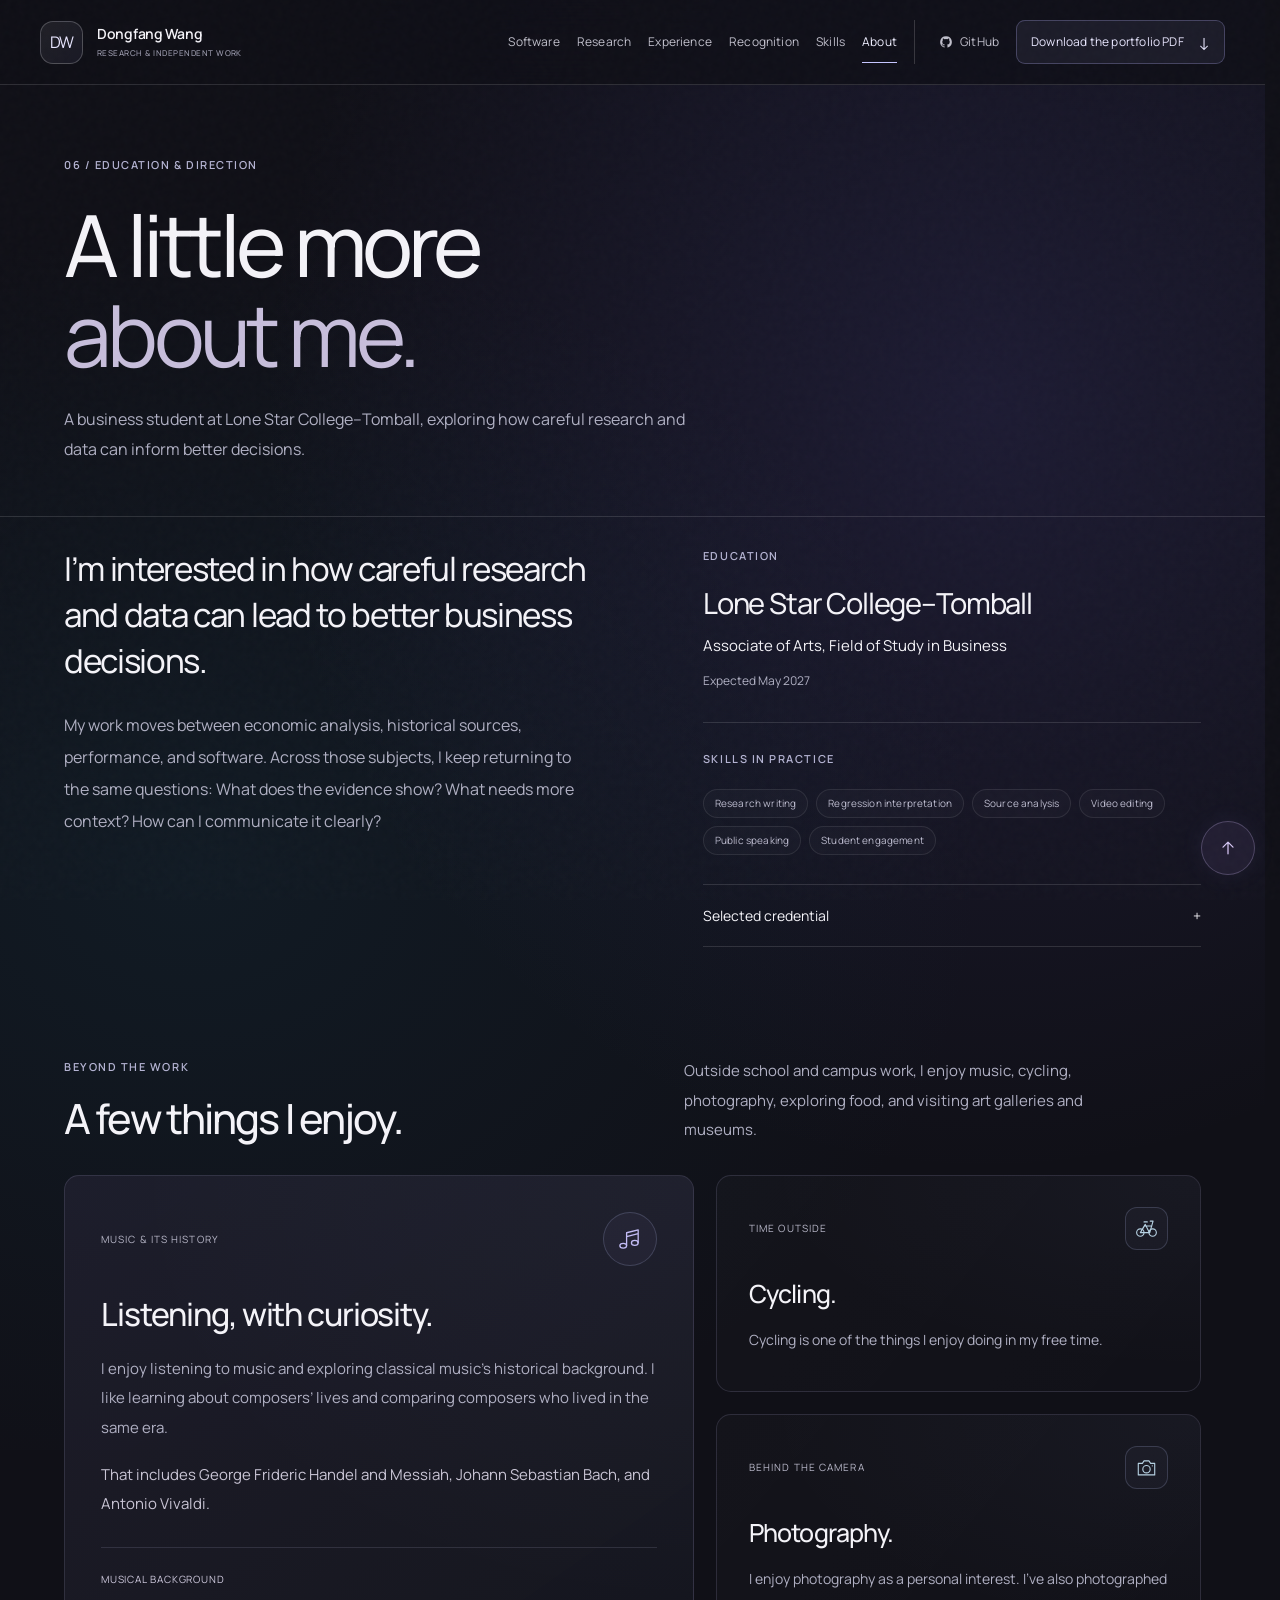
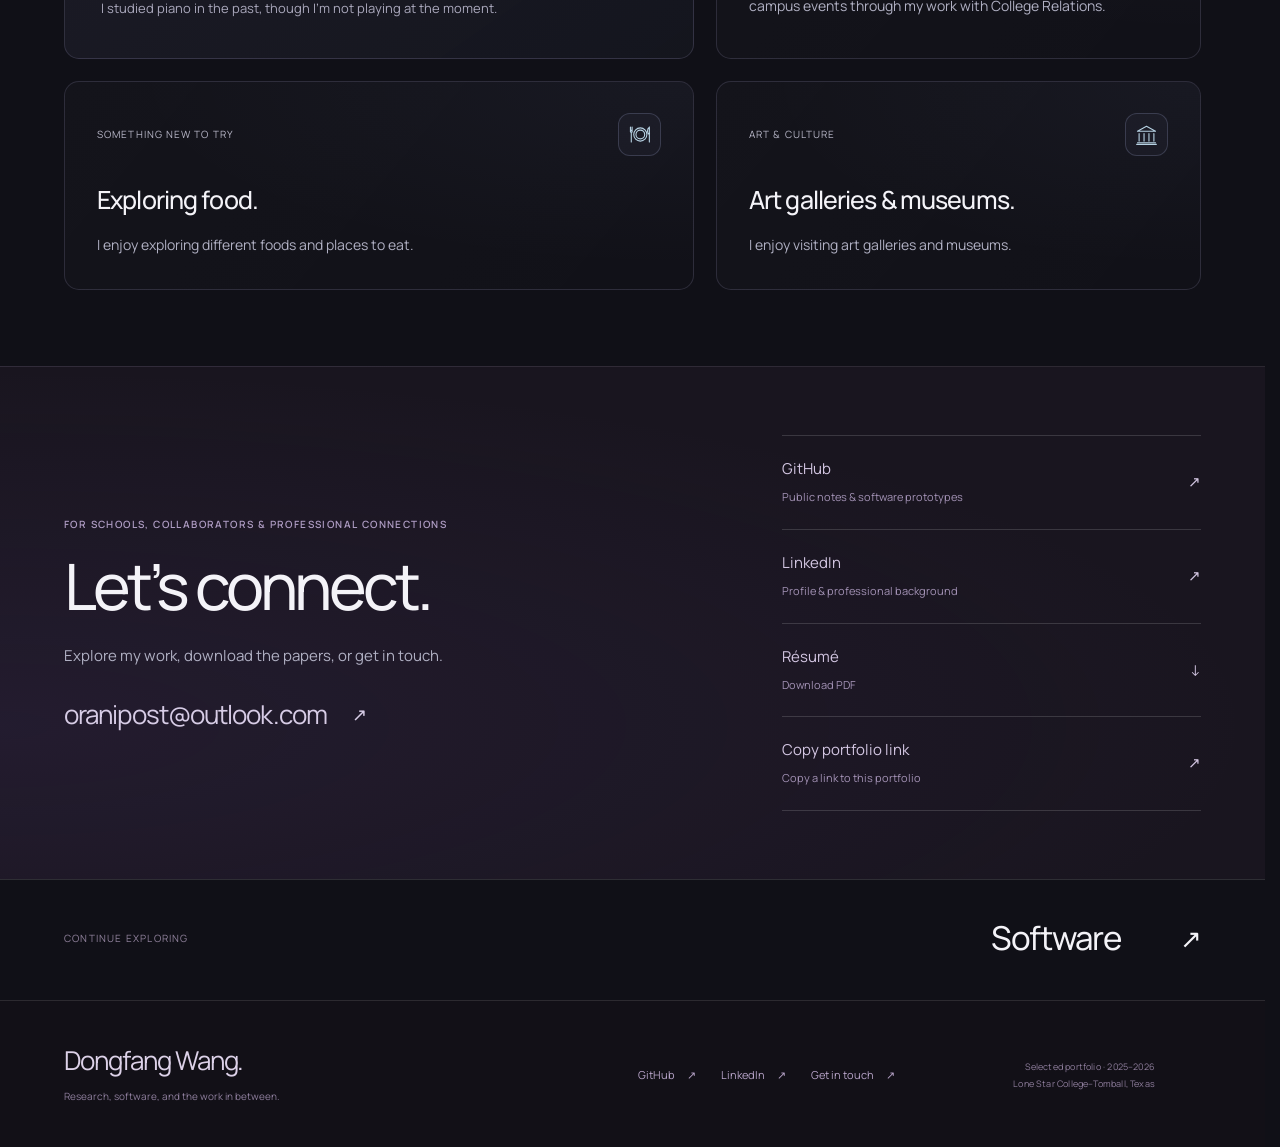
==== commit ee743fc1: "Add personal interests and update complete portfolio PDF" ====
--- a/about.html
+++ b/about.html
@@ -1 +1,10 @@
-<!doctype html><html lang="en"><head><meta charset="utf-8"><meta name="viewport" content="width=device-width,initial-scale=1"><meta name="description" content="Education, interests, selected training, and contact information for Dongfang Wang."><meta name="theme-color" content="#101017"><title>About &amp; Contact | Dongfang Wang</title><link rel="canonical" href="https://oranipost.github.io/about.html"><link rel="icon" href="assets/favicon.svg" type="image/svg+xml"><script src="portfolio.js?v=92bd089709" defer></script><link rel="preload" href="assets/fonts/Manrope-Variable.ttf" as="font" type="font/ttf" crossorigin><link rel="stylesheet" href="site.css?v=812c56e57b"></head><body id="top"><a class="skip-link" href="#main">Skip to content</a><header class="portfolio-header"><a class="brand" href="index.html" aria-label="Dongfang Wang, portfolio home"><span class="brand-mark">DW</span><span>Dongfang Wang<span class="brand-sub">Research & independent work</span></span></a><button class="menu-toggle" type="button" aria-expanded="false" aria-controls="main-nav">Menu <span aria-hidden="true">+</span></button><nav id="main-nav" aria-label="Main navigation"><a href="software.html">Software</a><a href="research.html">Research</a><a href="experience.html">Experience</a><a href="recognition.html">Recognition</a><a href="skills.html">Skills</a><a href="about.html" aria-current="page">About</a><a class="github-nav" href="https://github.com/oranipost" target="_blank" rel="noopener noreferrer"><svg viewBox="0 0 24 24" width="17" height="17" fill="currentColor" aria-hidden="true"><path d="M12 2a10 10 0 0 0-3.16 19.49c.5.09.68-.22.68-.48v-1.86c-2.78.61-3.37-1.18-3.37-1.18-.45-1.16-1.11-1.47-1.11-1.47-.91-.62.07-.61.07-.61 1 .07 1.53 1.03 1.53 1.03.9 1.52 2.34 1.08 2.91.82.09-.65.35-1.08.64-1.33-2.22-.25-4.55-1.11-4.55-4.95 0-1.09.39-1.98 1.03-2.67-.1-.26-.45-1.27.1-2.64 0 0 .84-.27 2.75 1.02a9.58 9.58 0 0 1 5 0c1.91-1.29 2.75-1.02 2.75-1.02.55 1.37.2 2.38.1 2.64.64.69 1.03 1.58 1.03 2.67 0 3.85-2.34 4.7-4.57 4.95.36.31.68.92.68 1.85v2.75c0 .27.18.58.69.48A10 10 0 0 0 12 2Z"/></svg><span>GitHub</span></a><a class="portfolio-download" href="assets/Dongfang_Wang_Portfolio.pdf" download>Download the portfolio PDF <span aria-hidden="true">↓</span></a></nav></header><main id="main" class="page-main"><section class="page-hero wrap"><p class="eyebrow">06 / Education & direction</p><h1>A little more <br> <em>about me.</em></h1><p class="page-deck">A business student at Lone Star College–Tomball, exploring how careful research and data can inform better decisions.</p></section><section id="about" class="section wrap about-section"><div><p class="about-lead">I’m interested in how careful research and data can lead to better business decisions.</p><p>My work moves between economic analysis, historical sources, performance, and software. Across those subjects, I keep returning to the same questions: What does the evidence show? What needs more context? How can I communicate it clearly?</p></div><div class="about-details"><div class="education-block"><p class="eyebrow">Education</p><h3>Lone Star College–Tomball</h3><p>Associate of Arts, Field of Study in Business</p><p class="small-muted">Expected May 2027</p></div><div class="focus-block"><p class="eyebrow">Skills in practice</p><div class="tags"><span>Research writing</span><span>Regression interpretation</span><span>Source analysis</span><span>Video editing</span><span>Public speaking</span><span>Student engagement</span></div></div><details id="credentials" class="learning-details"><summary>Selected credential <span aria-hidden="true">+</span></summary><ul><li><strong>Google Analytics (GA4)</strong><span>Earned May 2, 2025 · Credential expired May 2, 2026 · Historical record</span></li></ul></details></div></section><section id="contact" class="contact-section"><div class="wrap contact-inner"><div><p class="eyebrow">For schools, collaborators & professional connections</p><h2>Let’s connect.</h2><p>Explore my work, download the papers, or get in touch.</p><a class="email-link" href="mailto:oranipost@outlook.com">oranipost@outlook.com <span aria-hidden="true">↗</span></a></div><div class="resource-links"><a href="https://github.com/oranipost" target="_blank" rel="noopener noreferrer"><span>GitHub<small>Public notes & software prototypes</small></span><span aria-hidden="true">↗</span></a><a href="https://www.linkedin.com/in/dongfang-wang-4a9061359" target="_blank" rel="noopener noreferrer"><span>LinkedIn<small>Profile & professional background</small></span><span aria-hidden="true">↗</span></a><a href="assets/Dongfang_Wang_Resume.pdf" download><span>Résumé<small>Download PDF</small></span><span aria-hidden="true">↓</span></a><button type="button" id="copy-link"><span>Copy portfolio link<small id="copy-status" aria-live="polite">Copy a link to this portfolio</small></span><span aria-hidden="true">↗</span></button></div></div></section><nav class="chapter-next wrap" aria-label="Continue exploring"><span>Continue exploring</span><a href="software.html">Software <span aria-hidden="true">↗</span></a></nav></main><footer class="portfolio-footer"><div class="footer-signature"><a class="brand-text" href="index.html">Dongfang <em>Wang.</em></a><p>Research, software, and the work in between.</p></div><nav aria-label="Social and contact links"><a href="https://github.com/oranipost" target="_blank" rel="noopener noreferrer">GitHub <span aria-hidden="true">↗</span></a><a href="https://www.linkedin.com/in/dongfang-wang-4a9061359" target="_blank" rel="noopener noreferrer">LinkedIn <span aria-hidden="true">↗</span></a><a href="about.html#contact">Get in touch <span aria-hidden="true">↗</span></a></nav><p class="footer-colophon">Selected portfolio · 2025–2026 <br> Lone Star College–Tomball, Texas</p></footer><a class="back-to-top" href="#top" aria-label="Back to top" title="Back to top"><svg class="top-progress" viewBox="0 0 54 54" aria-hidden="true"><circle cx="27" cy="27" r="23"/></svg><svg class="top-arrow" viewBox="0 0 24 24" width="20" height="20" fill="none" stroke="currentColor" stroke-width="1.5" stroke-linecap="round" stroke-linejoin="round" aria-hidden="true"><path d="M12 19V5m-6 6 6-6 6 6"/></svg></a></body></html>+<!doctype html><html lang="en"><head><meta charset="utf-8"><meta name="viewport" content="width=device-width,initial-scale=1"><meta name="description" content="Education, interests, selected training, and contact information for Dongfang Wang."><meta name="theme-color" content="#101017"><title>About &amp; Contact | Dongfang Wang</title><link rel="canonical" href="https://oranipost.github.io/about.html"><link rel="icon" href="assets/favicon.svg" type="image/svg+xml"><script src="portfolio.js?v=92bd089709" defer></script><link rel="preload" href="assets/fonts/Manrope-Variable.ttf" as="font" type="font/ttf" crossorigin><link rel="stylesheet" href="site.css?v=812c56e57b"><link rel="stylesheet" href="about.css?v=42b5a99572"></head><body id="top"><a class="skip-link" href="#main">Skip to content</a><header class="portfolio-header"><a class="brand" href="index.html" aria-label="Dongfang Wang, portfolio home"><span class="brand-mark">DW</span><span>Dongfang Wang<span class="brand-sub">Research & independent work</span></span></a><button class="menu-toggle" type="button" aria-expanded="false" aria-controls="main-nav">Menu <span aria-hidden="true">+</span></button><nav id="main-nav" aria-label="Main navigation"><a href="software.html">Software</a><a href="research.html">Research</a><a href="experience.html">Experience</a><a href="recognition.html">Recognition</a><a href="skills.html">Skills</a><a href="about.html" aria-current="page">About</a><a class="github-nav" href="https://github.com/oranipost" target="_blank" rel="noopener noreferrer"><svg viewBox="0 0 24 24" width="17" height="17" fill="currentColor" aria-hidden="true"><path d="M12 2a10 10 0 0 0-3.16 19.49c.5.09.68-.22.68-.48v-1.86c-2.78.61-3.37-1.18-3.37-1.18-.45-1.16-1.11-1.47-1.11-1.47-.91-.62.07-.61.07-.61 1 .07 1.53 1.03 1.53 1.03.9 1.52 2.34 1.08 2.91.82.09-.65.35-1.08.64-1.33-2.22-.25-4.55-1.11-4.55-4.95 0-1.09.39-1.98 1.03-2.67-.1-.26-.45-1.27.1-2.64 0 0 .84-.27 2.75 1.02a9.58 9.58 0 0 1 5 0c1.91-1.29 2.75-1.02 2.75-1.02.55 1.37.2 2.38.1 2.64.64.69 1.03 1.58 1.03 2.67 0 3.85-2.34 4.7-4.57 4.95.36.31.68.92.68 1.85v2.75c0 .27.18.58.69.48A10 10 0 0 0 12 2Z"/></svg><span>GitHub</span></a><a class="portfolio-download" href="assets/Dongfang_Wang_Portfolio.pdf?v=d2b6e730b0" download>Download the portfolio PDF <span aria-hidden="true">↓</span></a></nav></header><main id="main" class="page-main"><section class="page-hero wrap"><p class="eyebrow">06 / Education & direction</p><h1>A little more <br> <em>about me.</em></h1><p class="page-deck">A business student at Lone Star College–Tomball, exploring how careful research and data can inform better decisions.</p></section><section id="about" class="section wrap about-section"><div><p class="about-lead">I’m interested in how careful research and data can lead to better business decisions.</p><p>My work moves between economic analysis, historical sources, performance, and software. Across those subjects, I keep returning to the same questions: What does the evidence show? What needs more context? How can I communicate it clearly?</p></div><div class="about-details"><div class="education-block"><p class="eyebrow">Education</p><h3>Lone Star College–Tomball</h3><p>Associate of Arts, Field of Study in Business</p><p class="small-muted">Expected May 2027</p></div><div class="focus-block"><p class="eyebrow">Skills in practice</p><div class="tags"><span>Research writing</span><span>Regression interpretation</span><span>Source analysis</span><span>Video editing</span><span>Public speaking</span><span>Student engagement</span></div></div><details id="credentials" class="learning-details"><summary>Selected credential <span aria-hidden="true">+</span></summary><ul><li><strong>Google Analytics (GA4)</strong><span>Earned May 2, 2025 · Credential expired May 2, 2026 · Historical record</span></li></ul></details></div></section><section id="interests" class="interests-section wrap" aria-labelledby="interests-title">
+  <div class="interests-heading"><div><p class="eyebrow">Beyond the work</p><h2 id="interests-title">A few things I enjoy.</h2></div><p>Outside school and campus work, I enjoy music, cycling, photography, exploring food, and visiting art galleries and museums.</p></div>
+  <div class="interests-grid">
+    <article class="interest-card interest-music"><div class="interest-card-top"><span class="interest-label">Music &amp; its history</span><span class="interest-icon" aria-hidden="true"><svg viewBox="0 0 28 28"><path d="M11 20V7l12-3v13M11 11l12-3"/><ellipse cx="7.5" cy="20.5" rx="3.5" ry="2.5"/><ellipse cx="19.5" cy="17.5" rx="3.5" ry="2.5"/></svg></span></div><h3>Listening, with curiosity.</h3><p>I enjoy listening to music and exploring classical music’s historical background. I like learning about composers’ lives and comparing composers who lived in the same era.</p><p class="composer-note">That includes George Frideric Handel and <cite>Messiah</cite>, Johann Sebastian Bach, and Antonio Vivaldi.</p><p class="piano-note"><span>Musical background</span>I studied piano in the past, though I’m not playing at the moment.</p></article>
+    <article class="interest-card interest-cycling"><div class="interest-card-top"><span class="interest-label">Time outside</span><span class="interest-icon" aria-hidden="true"><svg viewBox="0 0 28 28"><circle cx="6.5" cy="19" r="4.5"/><circle cx="21.5" cy="19" r="4.5"/><path d="m6.5 19 6-10 5 10h-11l5-8H20m-1.5-6H22l-4 14M11 6h4"/></svg></span></div><h3>Cycling.</h3><p>Cycling is one of the things I enjoy doing in my free time.</p></article>
+    <article class="interest-card interest-photography"><div class="interest-card-top"><span class="interest-label">Behind the camera</span><span class="interest-icon" aria-hidden="true"><svg viewBox="0 0 28 28"><path d="M4 9h5l2-3h6l2 3h5v14H4Z"/><circle cx="14" cy="16" r="4.5"/><path d="M21 12h.1"/></svg></span></div><h3>Photography.</h3><p>I enjoy photography as a personal interest. I’ve also photographed campus events through my work with College Relations.</p></article>
+    <article class="interest-card interest-food"><div class="interest-card-top"><span class="interest-label">Something new to try</span><span class="interest-icon" aria-hidden="true"><svg viewBox="0 0 28 28"><circle cx="15" cy="14" r="8"/><circle cx="15" cy="14" r="5.3"/><path d="M3 5v6m2-6v6M3 9h2M4 11v12M26 5v18m0-18c-3 2-3 8 0 9"/></svg></span></div><h3>Exploring food.</h3><p>I enjoy exploring different foods and places to eat.</p></article>
+    <article class="interest-card interest-galleries"><div class="interest-card-top"><span class="interest-label">Art &amp; culture</span><span class="interest-icon" aria-hidden="true"><svg viewBox="0 0 28 28"><path d="m3 10 11-6 11 6H3Zm2 3v9m6-9v9m6-9v9m6-9v9M3 24h22M2 26h24"/></svg></span></div><h3>Art galleries &amp; museums.</h3><p>I enjoy visiting art galleries and museums.</p></article>
+  </div>
+</section><section id="contact" class="contact-section"><div class="wrap contact-inner"><div><p class="eyebrow">For schools, collaborators & professional connections</p><h2>Let’s connect.</h2><p>Explore my work, download the papers, or get in touch.</p><a class="email-link" href="mailto:oranipost@outlook.com">oranipost@outlook.com <span aria-hidden="true">↗</span></a></div><div class="resource-links"><a href="https://github.com/oranipost" target="_blank" rel="noopener noreferrer"><span>GitHub<small>Public notes & software prototypes</small></span><span aria-hidden="true">↗</span></a><a href="https://www.linkedin.com/in/dongfang-wang-4a9061359" target="_blank" rel="noopener noreferrer"><span>LinkedIn<small>Profile & professional background</small></span><span aria-hidden="true">↗</span></a><a href="assets/Dongfang_Wang_Resume.pdf" download><span>Résumé<small>Download PDF</small></span><span aria-hidden="true">↓</span></a><button type="button" id="copy-link"><span>Copy portfolio link<small id="copy-status" aria-live="polite">Copy a link to this portfolio</small></span><span aria-hidden="true">↗</span></button></div></div></section><nav class="chapter-next wrap" aria-label="Continue exploring"><span>Continue exploring</span><a href="software.html">Software <span aria-hidden="true">↗</span></a></nav></main><footer class="portfolio-footer"><div class="footer-signature"><a class="brand-text" href="index.html">Dongfang <em>Wang.</em></a><p>Research, software, and the work in between.</p></div><nav aria-label="Social and contact links"><a href="https://github.com/oranipost" target="_blank" rel="noopener noreferrer">GitHub <span aria-hidden="true">↗</span></a><a href="https://www.linkedin.com/in/dongfang-wang-4a9061359" target="_blank" rel="noopener noreferrer">LinkedIn <span aria-hidden="true">↗</span></a><a href="about.html#contact">Get in touch <span aria-hidden="true">↗</span></a></nav><p class="footer-colophon">Selected portfolio · 2025–2026 <br> Lone Star College–Tomball, Texas</p></footer><a class="back-to-top" href="#top" aria-label="Back to top" title="Back to top"><svg class="top-progress" viewBox="0 0 54 54" aria-hidden="true"><circle cx="27" cy="27" r="23"/></svg><svg class="top-arrow" viewBox="0 0 24 24" width="20" height="20" fill="none" stroke="currentColor" stroke-width="1.5" stroke-linecap="round" stroke-linejoin="round" aria-hidden="true"><path d="M12 19V5m-6 6 6-6 6 6"/></svg></a></body></html>
--- a/about.css
+++ b/about.css
@@ -0,0 +1,27 @@
+/* Personal interests: scoped to the About page. */
+#interests{padding-top:44px;padding-bottom:76px;scroll-margin-top:0}
+#interests .interests-heading{display:grid;grid-template-columns:1.05fr .95fr;align-items:end;gap:48px;margin-bottom:31px}
+#interests .interests-heading .eyebrow{margin-bottom:17px}
+#interests .interests-heading h2{font-family:var(--sans);font-size:clamp(30px,3.25vw,44px);font-weight:500;letter-spacing:-.045em;line-height:1.2}
+#interests .interests-heading>p{max-width:450px;color:var(--muted);font-size:15px;line-height:1.95}
+#interests .interests-grid{display:grid;grid-template-columns:1.13fr .87fr;gap:22px;align-items:stretch}
+#interests .interest-card{position:relative;overflow:hidden;min-width:0;padding:31px 32px;border:1px solid #c5c1f326;border-radius:15px;background:linear-gradient(130deg,#ffffff05,#ffffff02);isolation:isolate}
+#interests .interest-card:before{content:'';position:absolute;inset:0;z-index:-1;background:radial-gradient(ellipse at 100% 0%,#a7b8fa0b,transparent 64%);pointer-events:none}
+#interests .interest-music{grid-row:span 2;padding:36px;background:linear-gradient(145deg,#252334a6,#171921b3)}
+#interests .interest-card-top{display:flex;align-items:center;justify-content:space-between;gap:20px;margin-bottom:28px}
+#interests .interest-label{font-size:10px;line-height:1.7;letter-spacing:.11em;text-transform:uppercase;color:#b9b8c9}
+#interests .interest-icon{display:grid;place-items:center;flex-shrink:0;width:43px;height:43px;border:1px solid #b9c3f432;border-radius:12px;background:#bbc2fc08;color:#b6d1e2}
+#interests .interest-icon svg{width:23px;height:23px;fill:none;stroke:currentColor;stroke-width:1.35;stroke-linecap:round;stroke-linejoin:round}
+#interests .interest-music .interest-icon{width:54px;height:54px;border-radius:50%;color:#c3bcf5;background:#bfb3fa0a}
+#interests .interest-music .interest-icon svg{width:27px;height:27px}
+#interests .interest-card h3{font-family:var(--sans);font-size:25px;line-height:1.3;letter-spacing:-.035em;font-weight:500;margin:0 0 15px;color:var(--ink)}
+#interests .interest-music h3{font-size:32px;line-height:1.25;margin-bottom:20px}
+#interests .interest-card>p{color:var(--muted);font-size:14px;line-height:1.95;margin:0}
+#interests .interest-card>p+p{margin-top:18px}
+#interests .interest-music>p{font-size:15px;line-height:1.95}
+#interests .interest-music .composer-note{color:#c9c5d5}
+#interests cite{font-style:normal;color:inherit}
+#interests .piano-note{position:relative;border-top:1px solid #c3c0e025;padding-top:23px!important;margin-top:29px!important;font-size:13px!important;line-height:1.95!important;color:#aaa8bc!important}
+#interests .piano-note>span{display:block;color:#d0cbdf;font-size:10px;line-height:1.7;letter-spacing:.08em;text-transform:uppercase;margin-bottom:8px}
+@media(max-width:900px){#interests{padding-top:35px;padding-bottom:59px}#interests .interests-heading{grid-template-columns:1fr;gap:20px;margin-bottom:27px}#interests .interests-heading>p{max-width:640px}#interests .interests-grid{grid-template-columns:1.1fr .9fr;gap:18px}#interests .interest-card{padding:27px 25px}#interests .interest-music{padding:30px}#interests .interest-card h3{font-size:23px}#interests .interest-music h3{font-size:29px}#interests .interest-card-top{margin-bottom:23px}}
+@media(max-width:640px){#interests{padding-top:28px;padding-bottom:49px;scroll-margin-top:0}#interests .interests-heading h2{font-size:31px;line-height:1.25}#interests .interests-heading>p{font-size:14px;line-height:1.95}#interests .interests-grid{grid-template-columns:1fr;gap:17px}#interests .interest-music{grid-row:auto}#interests .interest-card,#interests .interest-music{padding:26px 24px;border-radius:13px}#interests .interest-card-top{margin-bottom:23px}#interests .interest-label{font-size:9px}#interests .interest-card h3,#interests .interest-music h3{font-size:26px;line-height:1.3;margin-bottom:17px}#interests .interest-card>p,#interests .interest-music>p{font-size:14px;line-height:1.95}#interests .interest-icon{width:41px;height:41px}#interests .interest-music .interest-icon{width:48px;height:48px}#interests .piano-note{font-size:12px!important;line-height:1.95!important;margin-top:25px!important;padding-top:20px!important}}
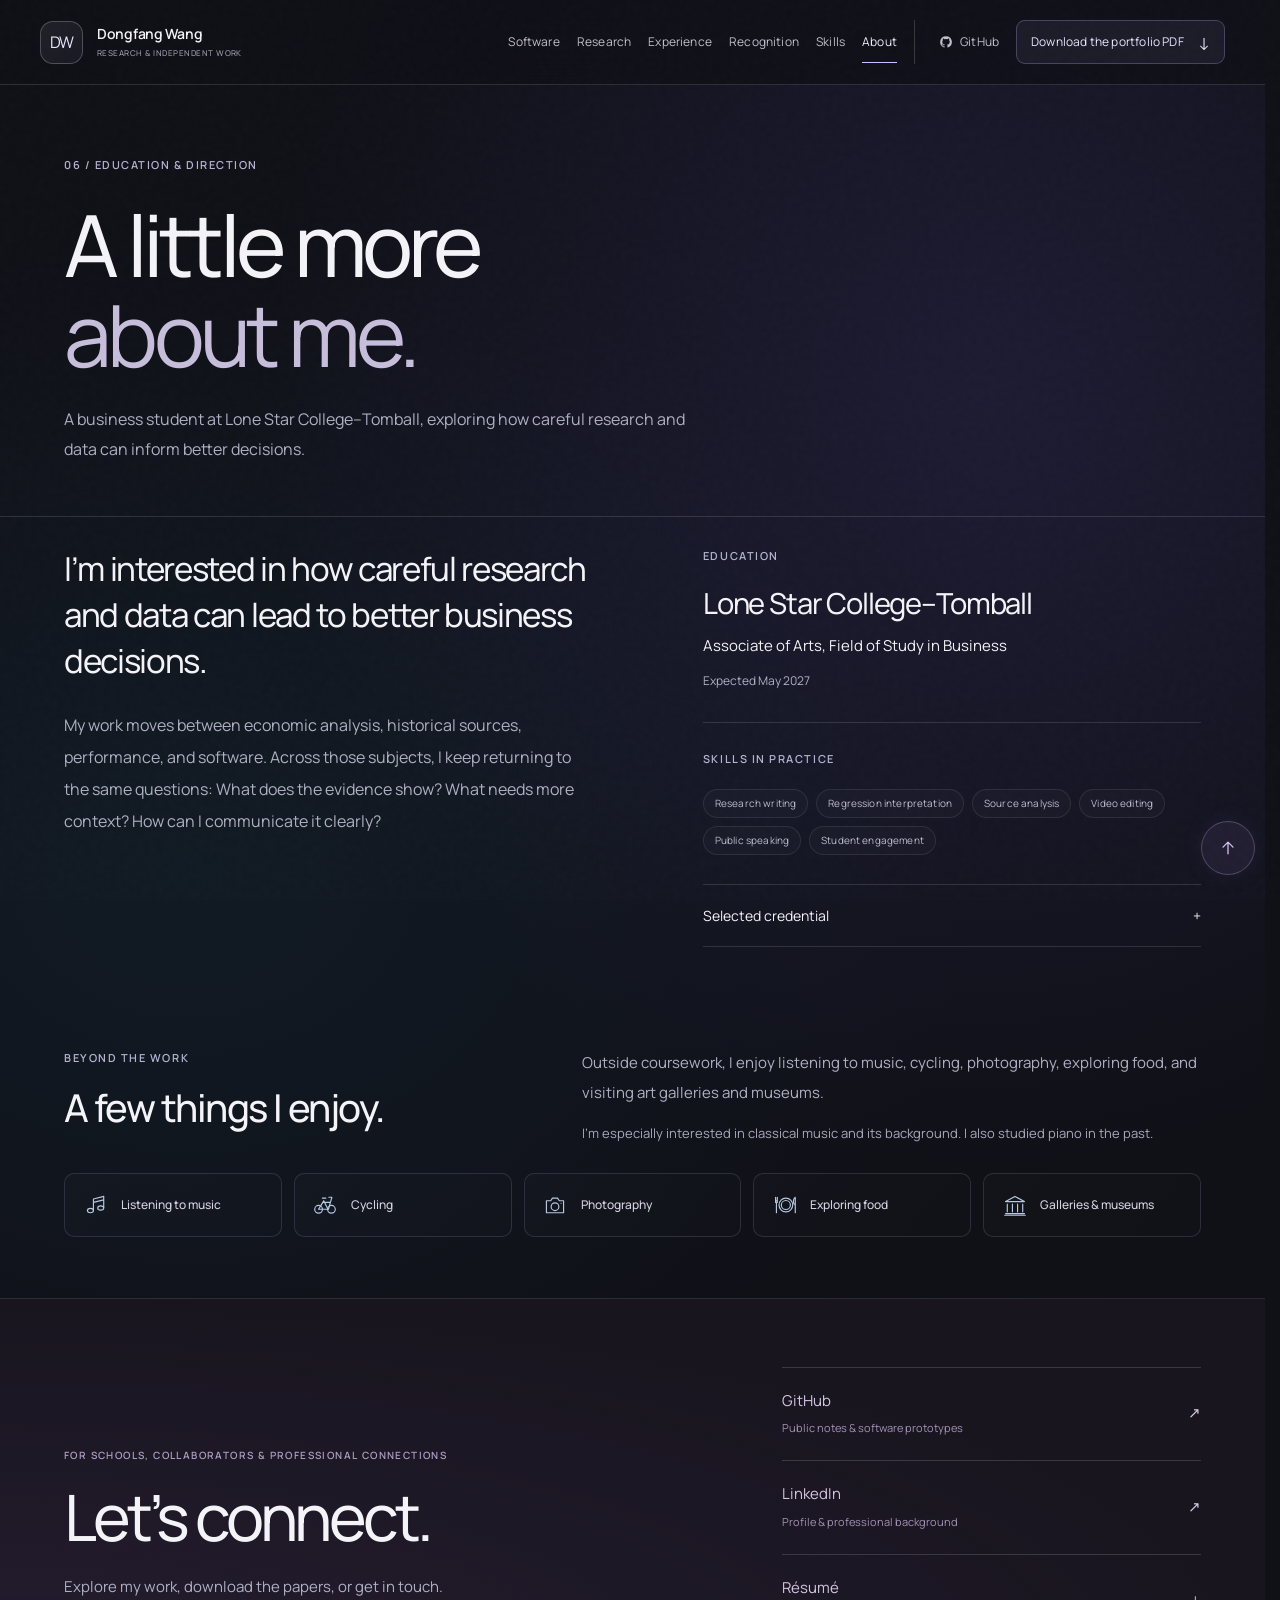
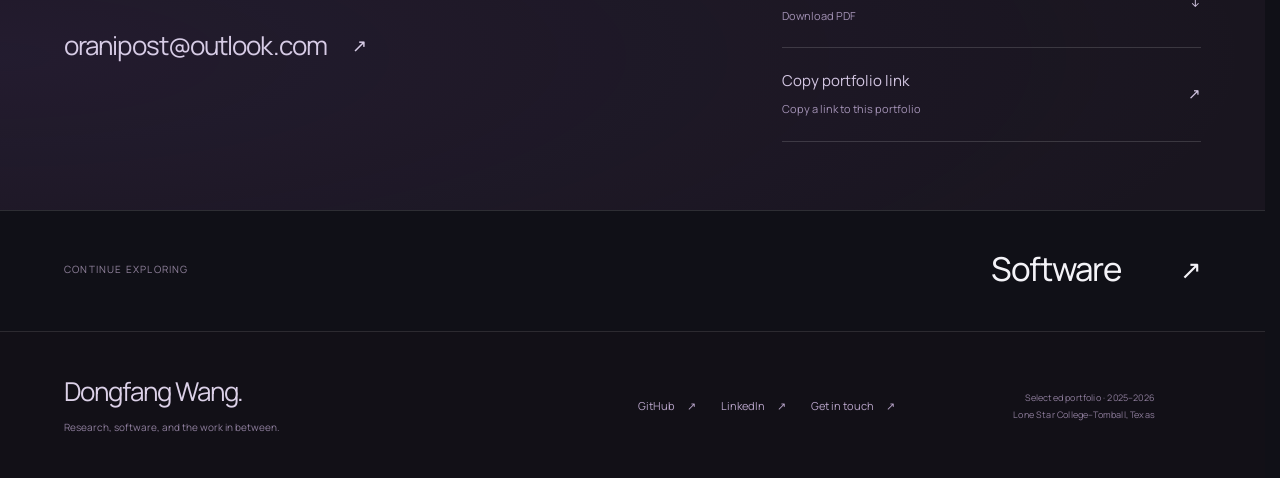
==== commit 0057ad29: "Keep personal interests concise on website and PDF" ====
--- a/about.html
+++ b/about.html
@@ -1,10 +1,10 @@
-<!doctype html><html lang="en"><head><meta charset="utf-8"><meta name="viewport" content="width=device-width,initial-scale=1"><meta name="description" content="Education, interests, selected training, and contact information for Dongfang Wang."><meta name="theme-color" content="#101017"><title>About &amp; Contact | Dongfang Wang</title><link rel="canonical" href="https://oranipost.github.io/about.html"><link rel="icon" href="assets/favicon.svg" type="image/svg+xml"><script src="portfolio.js?v=92bd089709" defer></script><link rel="preload" href="assets/fonts/Manrope-Variable.ttf" as="font" type="font/ttf" crossorigin><link rel="stylesheet" href="site.css?v=812c56e57b"><link rel="stylesheet" href="about.css?v=42b5a99572"></head><body id="top"><a class="skip-link" href="#main">Skip to content</a><header class="portfolio-header"><a class="brand" href="index.html" aria-label="Dongfang Wang, portfolio home"><span class="brand-mark">DW</span><span>Dongfang Wang<span class="brand-sub">Research & independent work</span></span></a><button class="menu-toggle" type="button" aria-expanded="false" aria-controls="main-nav">Menu <span aria-hidden="true">+</span></button><nav id="main-nav" aria-label="Main navigation"><a href="software.html">Software</a><a href="research.html">Research</a><a href="experience.html">Experience</a><a href="recognition.html">Recognition</a><a href="skills.html">Skills</a><a href="about.html" aria-current="page">About</a><a class="github-nav" href="https://github.com/oranipost" target="_blank" rel="noopener noreferrer"><svg viewBox="0 0 24 24" width="17" height="17" fill="currentColor" aria-hidden="true"><path d="M12 2a10 10 0 0 0-3.16 19.49c.5.09.68-.22.68-.48v-1.86c-2.78.61-3.37-1.18-3.37-1.18-.45-1.16-1.11-1.47-1.11-1.47-.91-.62.07-.61.07-.61 1 .07 1.53 1.03 1.53 1.03.9 1.52 2.34 1.08 2.91.82.09-.65.35-1.08.64-1.33-2.22-.25-4.55-1.11-4.55-4.95 0-1.09.39-1.98 1.03-2.67-.1-.26-.45-1.27.1-2.64 0 0 .84-.27 2.75 1.02a9.58 9.58 0 0 1 5 0c1.91-1.29 2.75-1.02 2.75-1.02.55 1.37.2 2.38.1 2.64.64.69 1.03 1.58 1.03 2.67 0 3.85-2.34 4.7-4.57 4.95.36.31.68.92.68 1.85v2.75c0 .27.18.58.69.48A10 10 0 0 0 12 2Z"/></svg><span>GitHub</span></a><a class="portfolio-download" href="assets/Dongfang_Wang_Portfolio.pdf?v=d2b6e730b0" download>Download the portfolio PDF <span aria-hidden="true">↓</span></a></nav></header><main id="main" class="page-main"><section class="page-hero wrap"><p class="eyebrow">06 / Education & direction</p><h1>A little more <br> <em>about me.</em></h1><p class="page-deck">A business student at Lone Star College–Tomball, exploring how careful research and data can inform better decisions.</p></section><section id="about" class="section wrap about-section"><div><p class="about-lead">I’m interested in how careful research and data can lead to better business decisions.</p><p>My work moves between economic analysis, historical sources, performance, and software. Across those subjects, I keep returning to the same questions: What does the evidence show? What needs more context? How can I communicate it clearly?</p></div><div class="about-details"><div class="education-block"><p class="eyebrow">Education</p><h3>Lone Star College–Tomball</h3><p>Associate of Arts, Field of Study in Business</p><p class="small-muted">Expected May 2027</p></div><div class="focus-block"><p class="eyebrow">Skills in practice</p><div class="tags"><span>Research writing</span><span>Regression interpretation</span><span>Source analysis</span><span>Video editing</span><span>Public speaking</span><span>Student engagement</span></div></div><details id="credentials" class="learning-details"><summary>Selected credential <span aria-hidden="true">+</span></summary><ul><li><strong>Google Analytics (GA4)</strong><span>Earned May 2, 2025 · Credential expired May 2, 2026 · Historical record</span></li></ul></details></div></section><section id="interests" class="interests-section wrap" aria-labelledby="interests-title">
-  <div class="interests-heading"><div><p class="eyebrow">Beyond the work</p><h2 id="interests-title">A few things I enjoy.</h2></div><p>Outside school and campus work, I enjoy music, cycling, photography, exploring food, and visiting art galleries and museums.</p></div>
-  <div class="interests-grid">
-    <article class="interest-card interest-music"><div class="interest-card-top"><span class="interest-label">Music &amp; its history</span><span class="interest-icon" aria-hidden="true"><svg viewBox="0 0 28 28"><path d="M11 20V7l12-3v13M11 11l12-3"/><ellipse cx="7.5" cy="20.5" rx="3.5" ry="2.5"/><ellipse cx="19.5" cy="17.5" rx="3.5" ry="2.5"/></svg></span></div><h3>Listening, with curiosity.</h3><p>I enjoy listening to music and exploring classical music’s historical background. I like learning about composers’ lives and comparing composers who lived in the same era.</p><p class="composer-note">That includes George Frideric Handel and <cite>Messiah</cite>, Johann Sebastian Bach, and Antonio Vivaldi.</p><p class="piano-note"><span>Musical background</span>I studied piano in the past, though I’m not playing at the moment.</p></article>
-    <article class="interest-card interest-cycling"><div class="interest-card-top"><span class="interest-label">Time outside</span><span class="interest-icon" aria-hidden="true"><svg viewBox="0 0 28 28"><circle cx="6.5" cy="19" r="4.5"/><circle cx="21.5" cy="19" r="4.5"/><path d="m6.5 19 6-10 5 10h-11l5-8H20m-1.5-6H22l-4 14M11 6h4"/></svg></span></div><h3>Cycling.</h3><p>Cycling is one of the things I enjoy doing in my free time.</p></article>
-    <article class="interest-card interest-photography"><div class="interest-card-top"><span class="interest-label">Behind the camera</span><span class="interest-icon" aria-hidden="true"><svg viewBox="0 0 28 28"><path d="M4 9h5l2-3h6l2 3h5v14H4Z"/><circle cx="14" cy="16" r="4.5"/><path d="M21 12h.1"/></svg></span></div><h3>Photography.</h3><p>I enjoy photography as a personal interest. I’ve also photographed campus events through my work with College Relations.</p></article>
-    <article class="interest-card interest-food"><div class="interest-card-top"><span class="interest-label">Something new to try</span><span class="interest-icon" aria-hidden="true"><svg viewBox="0 0 28 28"><circle cx="15" cy="14" r="8"/><circle cx="15" cy="14" r="5.3"/><path d="M3 5v6m2-6v6M3 9h2M4 11v12M26 5v18m0-18c-3 2-3 8 0 9"/></svg></span></div><h3>Exploring food.</h3><p>I enjoy exploring different foods and places to eat.</p></article>
-    <article class="interest-card interest-galleries"><div class="interest-card-top"><span class="interest-label">Art &amp; culture</span><span class="interest-icon" aria-hidden="true"><svg viewBox="0 0 28 28"><path d="m3 10 11-6 11 6H3Zm2 3v9m6-9v9m6-9v9m6-9v9M3 24h22M2 26h24"/></svg></span></div><h3>Art galleries &amp; museums.</h3><p>I enjoy visiting art galleries and museums.</p></article>
-  </div>
+<!doctype html><html lang="en"><head><meta charset="utf-8"><meta name="viewport" content="width=device-width,initial-scale=1"><meta name="description" content="Education, interests, selected training, and contact information for Dongfang Wang."><meta name="theme-color" content="#101017"><title>About &amp; Contact | Dongfang Wang</title><link rel="canonical" href="https://oranipost.github.io/about.html"><link rel="icon" href="assets/favicon.svg" type="image/svg+xml"><script src="portfolio.js?v=92bd089709" defer></script><link rel="preload" href="assets/fonts/Manrope-Variable.ttf" as="font" type="font/ttf" crossorigin><link rel="stylesheet" href="site.css?v=812c56e57b"><link rel="stylesheet" href="about.css?v=96b11eab23"></head><body id="top"><a class="skip-link" href="#main">Skip to content</a><header class="portfolio-header"><a class="brand" href="index.html" aria-label="Dongfang Wang, portfolio home"><span class="brand-mark">DW</span><span>Dongfang Wang<span class="brand-sub">Research & independent work</span></span></a><button class="menu-toggle" type="button" aria-expanded="false" aria-controls="main-nav">Menu <span aria-hidden="true">+</span></button><nav id="main-nav" aria-label="Main navigation"><a href="software.html">Software</a><a href="research.html">Research</a><a href="experience.html">Experience</a><a href="recognition.html">Recognition</a><a href="skills.html">Skills</a><a href="about.html" aria-current="page">About</a><a class="github-nav" href="https://github.com/oranipost" target="_blank" rel="noopener noreferrer"><svg viewBox="0 0 24 24" width="17" height="17" fill="currentColor" aria-hidden="true"><path d="M12 2a10 10 0 0 0-3.16 19.49c.5.09.68-.22.68-.48v-1.86c-2.78.61-3.37-1.18-3.37-1.18-.45-1.16-1.11-1.47-1.11-1.47-.91-.62.07-.61.07-.61 1 .07 1.53 1.03 1.53 1.03.9 1.52 2.34 1.08 2.91.82.09-.65.35-1.08.64-1.33-2.22-.25-4.55-1.11-4.55-4.95 0-1.09.39-1.98 1.03-2.67-.1-.26-.45-1.27.1-2.64 0 0 .84-.27 2.75 1.02a9.58 9.58 0 0 1 5 0c1.91-1.29 2.75-1.02 2.75-1.02.55 1.37.2 2.38.1 2.64.64.69 1.03 1.58 1.03 2.67 0 3.85-2.34 4.7-4.57 4.95.36.31.68.92.68 1.85v2.75c0 .27.18.58.69.48A10 10 0 0 0 12 2Z"/></svg><span>GitHub</span></a><a class="portfolio-download" href="assets/Dongfang_Wang_Portfolio.pdf?v=5b4d45b3d8" download>Download the portfolio PDF <span aria-hidden="true">↓</span></a></nav></header><main id="main" class="page-main"><section class="page-hero wrap"><p class="eyebrow">06 / Education & direction</p><h1>A little more <br> <em>about me.</em></h1><p class="page-deck">A business student at Lone Star College–Tomball, exploring how careful research and data can inform better decisions.</p></section><section id="about" class="section wrap about-section"><div><p class="about-lead">I’m interested in how careful research and data can lead to better business decisions.</p><p>My work moves between economic analysis, historical sources, performance, and software. Across those subjects, I keep returning to the same questions: What does the evidence show? What needs more context? How can I communicate it clearly?</p></div><div class="about-details"><div class="education-block"><p class="eyebrow">Education</p><h3>Lone Star College–Tomball</h3><p>Associate of Arts, Field of Study in Business</p><p class="small-muted">Expected May 2027</p></div><div class="focus-block"><p class="eyebrow">Skills in practice</p><div class="tags"><span>Research writing</span><span>Regression interpretation</span><span>Source analysis</span><span>Video editing</span><span>Public speaking</span><span>Student engagement</span></div></div><details id="credentials" class="learning-details"><summary>Selected credential <span aria-hidden="true">+</span></summary><ul><li><strong>Google Analytics (GA4)</strong><span>Earned May 2, 2025 · Credential expired May 2, 2026 · Historical record</span></li></ul></details></div></section><section id="interests" class="interests-section wrap" aria-labelledby="interests-title">
+  <div class="interests-heading"><div><p class="eyebrow">Beyond the work</p><h2 id="interests-title">A few things I enjoy.</h2></div><div class="interests-copy"><p>Outside coursework, I enjoy listening to music, cycling, photography, exploring food, and visiting art galleries and museums.</p><p class="interests-note">I’m especially interested in classical music and its background. I also studied piano in the past.</p></div></div>
+  <ul class="interests-list" aria-label="Personal interests">
+    <li><span class="interest-icon" aria-hidden="true"><svg viewBox="0 0 28 28"><path d="M11 20V7l12-3v13M11 11l12-3"/><ellipse cx="7.5" cy="20.5" rx="3.5" ry="2.5"/><ellipse cx="19.5" cy="17.5" rx="3.5" ry="2.5"/></svg></span><span>Listening to music</span></li>
+    <li><span class="interest-icon" aria-hidden="true"><svg viewBox="0 0 28 28"><circle cx="6.5" cy="19" r="4.5"/><circle cx="21.5" cy="19" r="4.5"/><path d="m6.5 19 6-10 5 10h-11l5-8H20m-1.5-6H22l-4 14M11 6h4"/></svg></span><span>Cycling</span></li>
+    <li><span class="interest-icon" aria-hidden="true"><svg viewBox="0 0 28 28"><path d="M4 9h5l2-3h6l2 3h5v14H4Z"/><circle cx="14" cy="16" r="4.5"/><path d="M21 12h.1"/></svg></span><span>Photography</span></li>
+    <li><span class="interest-icon" aria-hidden="true"><svg viewBox="0 0 28 28"><circle cx="15" cy="14" r="8"/><circle cx="15" cy="14" r="5.3"/><path d="M3 5v6m2-6v6M3 9h2M4 11v12M26 5v18m0-18c-3 2-3 8 0 9"/></svg></span><span>Exploring food</span></li>
+    <li><span class="interest-icon" aria-hidden="true"><svg viewBox="0 0 28 28"><path d="m3 10 11-6 11 6H3Zm2 3v9m6-9v9m6-9v9m6-9v9M3 24h22M2 26h24"/></svg></span><span>Galleries &amp; museums</span></li>
+  </ul>
 </section><section id="contact" class="contact-section"><div class="wrap contact-inner"><div><p class="eyebrow">For schools, collaborators & professional connections</p><h2>Let’s connect.</h2><p>Explore my work, download the papers, or get in touch.</p><a class="email-link" href="mailto:oranipost@outlook.com">oranipost@outlook.com <span aria-hidden="true">↗</span></a></div><div class="resource-links"><a href="https://github.com/oranipost" target="_blank" rel="noopener noreferrer"><span>GitHub<small>Public notes & software prototypes</small></span><span aria-hidden="true">↗</span></a><a href="https://www.linkedin.com/in/dongfang-wang-4a9061359" target="_blank" rel="noopener noreferrer"><span>LinkedIn<small>Profile & professional background</small></span><span aria-hidden="true">↗</span></a><a href="assets/Dongfang_Wang_Resume.pdf" download><span>Résumé<small>Download PDF</small></span><span aria-hidden="true">↓</span></a><button type="button" id="copy-link"><span>Copy portfolio link<small id="copy-status" aria-live="polite">Copy a link to this portfolio</small></span><span aria-hidden="true">↗</span></button></div></div></section><nav class="chapter-next wrap" aria-label="Continue exploring"><span>Continue exploring</span><a href="software.html">Software <span aria-hidden="true">↗</span></a></nav></main><footer class="portfolio-footer"><div class="footer-signature"><a class="brand-text" href="index.html">Dongfang <em>Wang.</em></a><p>Research, software, and the work in between.</p></div><nav aria-label="Social and contact links"><a href="https://github.com/oranipost" target="_blank" rel="noopener noreferrer">GitHub <span aria-hidden="true">↗</span></a><a href="https://www.linkedin.com/in/dongfang-wang-4a9061359" target="_blank" rel="noopener noreferrer">LinkedIn <span aria-hidden="true">↗</span></a><a href="about.html#contact">Get in touch <span aria-hidden="true">↗</span></a></nav><p class="footer-colophon">Selected portfolio · 2025–2026 <br> Lone Star College–Tomball, Texas</p></footer><a class="back-to-top" href="#top" aria-label="Back to top" title="Back to top"><svg class="top-progress" viewBox="0 0 54 54" aria-hidden="true"><circle cx="27" cy="27" r="23"/></svg><svg class="top-arrow" viewBox="0 0 24 24" width="20" height="20" fill="none" stroke="currentColor" stroke-width="1.5" stroke-linecap="round" stroke-linejoin="round" aria-hidden="true"><path d="M12 19V5m-6 6 6-6 6 6"/></svg></a></body></html>
--- a/about.css
+++ b/about.css
@@ -1,27 +1,13 @@
-/* Personal interests: scoped to the About page. */
-#interests{padding-top:44px;padding-bottom:76px;scroll-margin-top:0}
-#interests .interests-heading{display:grid;grid-template-columns:1.05fr .95fr;align-items:end;gap:48px;margin-bottom:31px}
-#interests .interests-heading .eyebrow{margin-bottom:17px}
-#interests .interests-heading h2{font-family:var(--sans);font-size:clamp(30px,3.25vw,44px);font-weight:500;letter-spacing:-.045em;line-height:1.2}
-#interests .interests-heading>p{max-width:450px;color:var(--muted);font-size:15px;line-height:1.95}
-#interests .interests-grid{display:grid;grid-template-columns:1.13fr .87fr;gap:22px;align-items:stretch}
-#interests .interest-card{position:relative;overflow:hidden;min-width:0;padding:31px 32px;border:1px solid #c5c1f326;border-radius:15px;background:linear-gradient(130deg,#ffffff05,#ffffff02);isolation:isolate}
-#interests .interest-card:before{content:'';position:absolute;inset:0;z-index:-1;background:radial-gradient(ellipse at 100% 0%,#a7b8fa0b,transparent 64%);pointer-events:none}
-#interests .interest-music{grid-row:span 2;padding:36px;background:linear-gradient(145deg,#252334a6,#171921b3)}
-#interests .interest-card-top{display:flex;align-items:center;justify-content:space-between;gap:20px;margin-bottom:28px}
-#interests .interest-label{font-size:10px;line-height:1.7;letter-spacing:.11em;text-transform:uppercase;color:#b9b8c9}
-#interests .interest-icon{display:grid;place-items:center;flex-shrink:0;width:43px;height:43px;border:1px solid #b9c3f432;border-radius:12px;background:#bbc2fc08;color:#b6d1e2}
-#interests .interest-icon svg{width:23px;height:23px;fill:none;stroke:currentColor;stroke-width:1.35;stroke-linecap:round;stroke-linejoin:round}
-#interests .interest-music .interest-icon{width:54px;height:54px;border-radius:50%;color:#c3bcf5;background:#bfb3fa0a}
-#interests .interest-music .interest-icon svg{width:27px;height:27px}
-#interests .interest-card h3{font-family:var(--sans);font-size:25px;line-height:1.3;letter-spacing:-.035em;font-weight:500;margin:0 0 15px;color:var(--ink)}
-#interests .interest-music h3{font-size:32px;line-height:1.25;margin-bottom:20px}
-#interests .interest-card>p{color:var(--muted);font-size:14px;line-height:1.95;margin:0}
-#interests .interest-card>p+p{margin-top:18px}
-#interests .interest-music>p{font-size:15px;line-height:1.95}
-#interests .interest-music .composer-note{color:#c9c5d5}
-#interests cite{font-style:normal;color:inherit}
-#interests .piano-note{position:relative;border-top:1px solid #c3c0e025;padding-top:23px!important;margin-top:29px!important;font-size:13px!important;line-height:1.95!important;color:#aaa8bc!important}
-#interests .piano-note>span{display:block;color:#d0cbdf;font-size:10px;line-height:1.7;letter-spacing:.08em;text-transform:uppercase;margin-bottom:8px}
-@media(max-width:900px){#interests{padding-top:35px;padding-bottom:59px}#interests .interests-heading{grid-template-columns:1fr;gap:20px;margin-bottom:27px}#interests .interests-heading>p{max-width:640px}#interests .interests-grid{grid-template-columns:1.1fr .9fr;gap:18px}#interests .interest-card{padding:27px 25px}#interests .interest-music{padding:30px}#interests .interest-card h3{font-size:23px}#interests .interest-music h3{font-size:29px}#interests .interest-card-top{margin-bottom:23px}}
-@media(max-width:640px){#interests{padding-top:28px;padding-bottom:49px;scroll-margin-top:0}#interests .interests-heading h2{font-size:31px;line-height:1.25}#interests .interests-heading>p{font-size:14px;line-height:1.95}#interests .interests-grid{grid-template-columns:1fr;gap:17px}#interests .interest-music{grid-row:auto}#interests .interest-card,#interests .interest-music{padding:26px 24px;border-radius:13px}#interests .interest-card-top{margin-bottom:23px}#interests .interest-label{font-size:9px}#interests .interest-card h3,#interests .interest-music h3{font-size:26px;line-height:1.3;margin-bottom:17px}#interests .interest-card>p,#interests .interest-music>p{font-size:14px;line-height:1.95}#interests .interest-icon{width:41px;height:41px}#interests .interest-music .interest-icon{width:48px;height:48px}#interests .piano-note{font-size:12px!important;line-height:1.95!important;margin-top:25px!important;padding-top:20px!important}}
+/* A compact personal note, scoped to the About page. */
+#interests{padding-top:36px;padding-bottom:61px;scroll-margin-top:0}
+#interests .interests-heading{display:grid;grid-template-columns:.85fr 1.15fr;align-items:start;gap:60px}
+#interests .interests-heading .eyebrow{margin-bottom:16px}
+#interests .interests-heading h2{font-family:var(--sans);font-size:clamp(28px,3vw,39px);font-weight:500;letter-spacing:-.04em;line-height:1.25}
+#interests .interests-copy p{color:var(--muted);font-size:15px;line-height:1.95;margin:0}
+#interests .interests-copy .interests-note{font-size:13px;line-height:1.9;color:#aaa8bc;margin-top:14px}
+#interests .interests-list{display:grid;grid-template-columns:repeat(5,minmax(0,1fr));gap:12px;list-style:none;padding:0;margin:27px 0 0}
+#interests .interests-list li{display:flex;align-items:center;gap:12px;min-width:0;min-height:64px;padding:15px 17px;border:1px solid #c5c1f326;border-radius:10px;background:linear-gradient(130deg,#ffffff04,#ffffff02);color:#d6d2e2;font-size:12px;font-weight:500;line-height:1.6}
+#interests .interest-icon{display:grid;place-items:center;flex-shrink:0;width:27px;height:27px;color:#b6c8e2}
+#interests .interest-icon svg{width:24px;height:24px;fill:none;stroke:currentColor;stroke-width:1.35;stroke-linecap:round;stroke-linejoin:round}
+@media(max-width:1000px){#interests .interests-heading{gap:35px}#interests .interests-list{grid-template-columns:repeat(3,minmax(0,1fr))}#interests .interests-list li{min-height:60px;font-size:13px}}
+@media(max-width:640px){#interests{padding-top:27px;padding-bottom:44px}#interests .interests-heading{grid-template-columns:1fr;gap:19px}#interests .interests-heading h2{font-size:29px}#interests .interests-heading .eyebrow{margin-bottom:13px}#interests .interests-copy p{font-size:14px;line-height:1.95}#interests .interests-copy .interests-note{font-size:12px;line-height:1.95;margin-top:13px}#interests .interests-list{grid-template-columns:repeat(2,minmax(0,1fr));gap:10px;margin-top:23px}#interests .interests-list li{padding:13px 14px;min-height:61px;gap:10px;font-size:12px}#interests .interests-list li:last-child{grid-column:1/-1}}
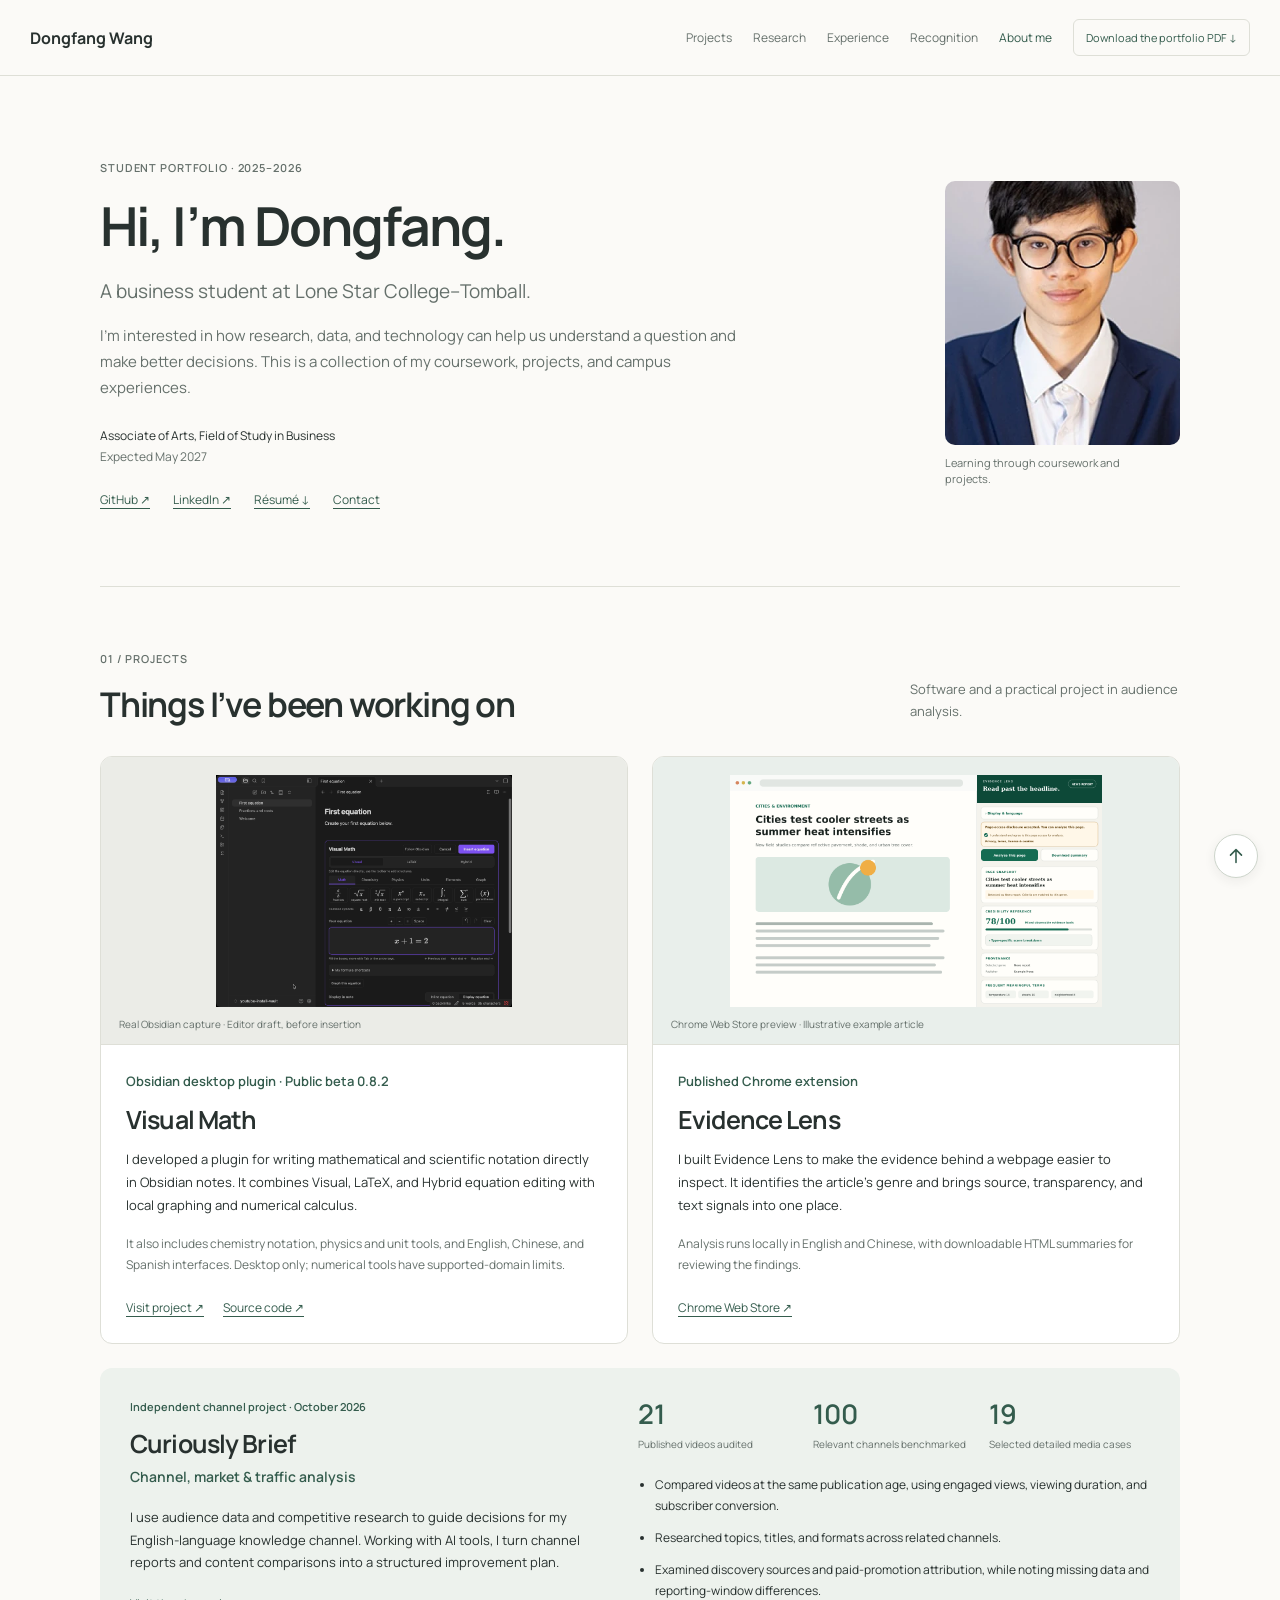
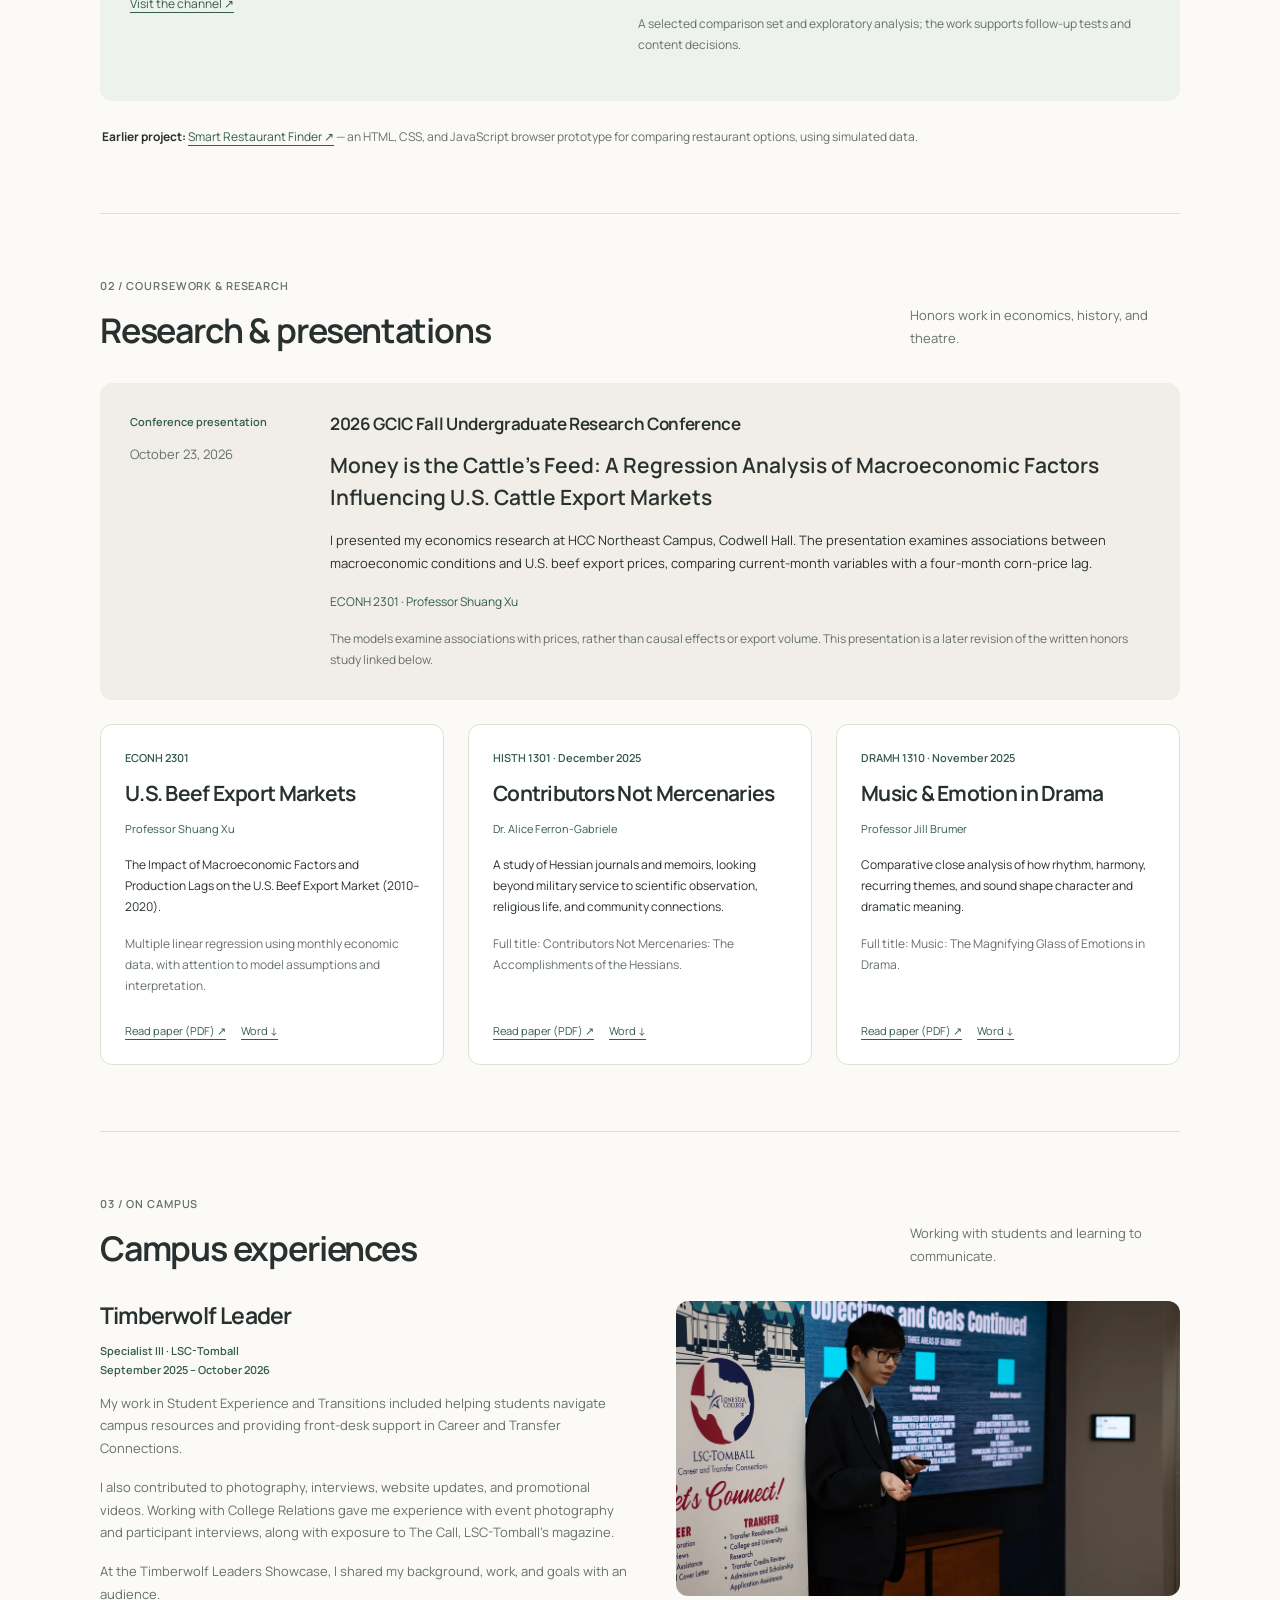
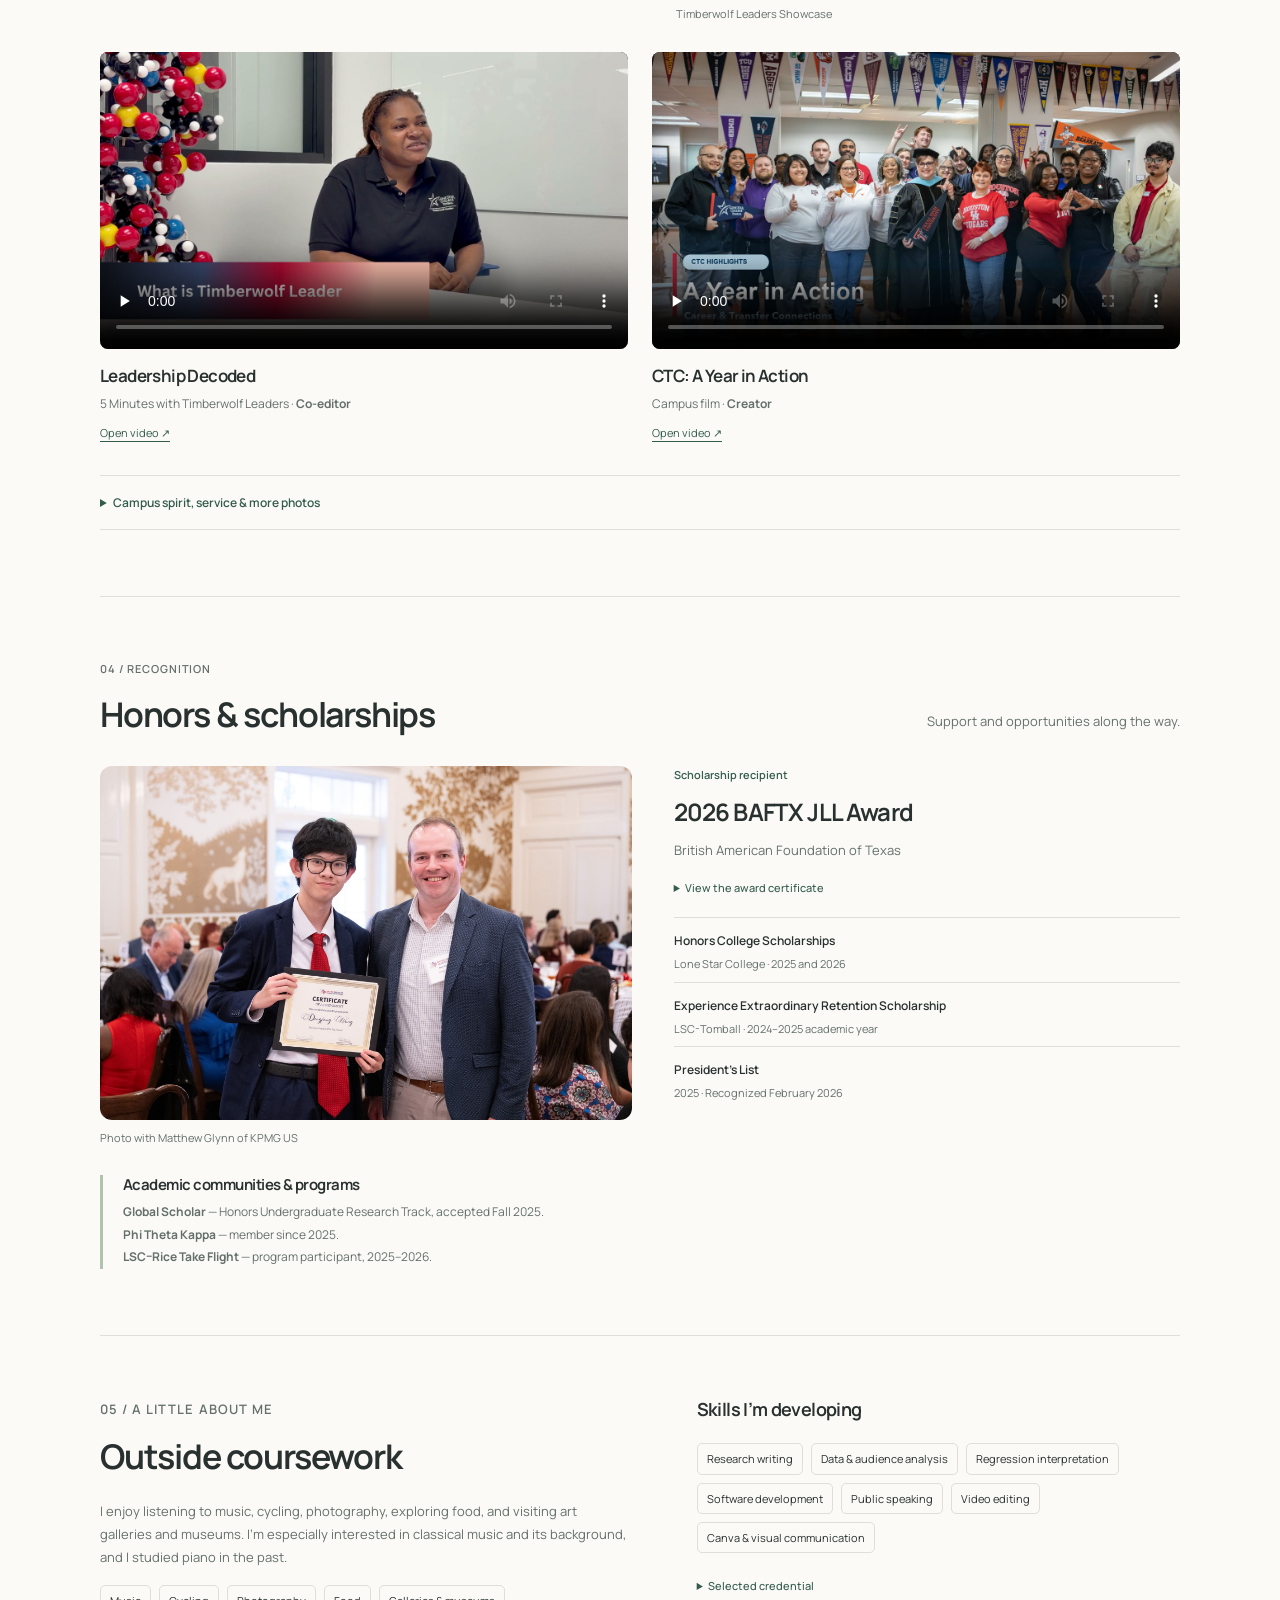
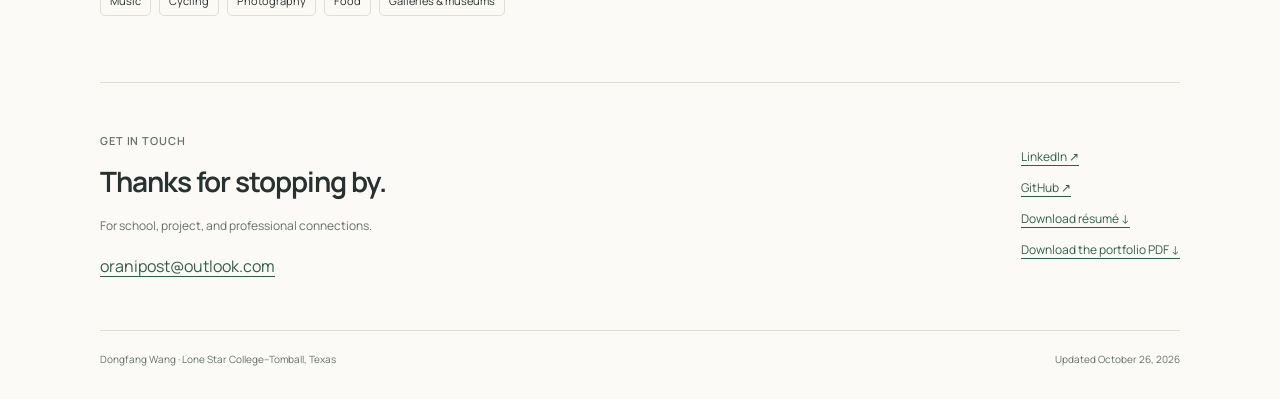
==== commit 7c308bcd: "Simplify student portfolio to one page and add recent projects" ====
--- a/about.html
+++ b/about.html
@@ -1,10 +1,25 @@
-<!doctype html><html lang="en"><head><meta charset="utf-8"><meta name="viewport" content="width=device-width,initial-scale=1"><meta name="description" content="Education, interests, selected training, and contact information for Dongfang Wang."><meta name="theme-color" content="#101017"><title>About &amp; Contact | Dongfang Wang</title><link rel="canonical" href="https://oranipost.github.io/about.html"><link rel="icon" href="assets/favicon.svg" type="image/svg+xml"><script src="portfolio.js?v=92bd089709" defer></script><link rel="preload" href="assets/fonts/Manrope-Variable.ttf" as="font" type="font/ttf" crossorigin><link rel="stylesheet" href="site.css?v=812c56e57b"><link rel="stylesheet" href="about.css?v=96b11eab23"></head><body id="top"><a class="skip-link" href="#main">Skip to content</a><header class="portfolio-header"><a class="brand" href="index.html" aria-label="Dongfang Wang, portfolio home"><span class="brand-mark">DW</span><span>Dongfang Wang<span class="brand-sub">Research & independent work</span></span></a><button class="menu-toggle" type="button" aria-expanded="false" aria-controls="main-nav">Menu <span aria-hidden="true">+</span></button><nav id="main-nav" aria-label="Main navigation"><a href="software.html">Software</a><a href="research.html">Research</a><a href="experience.html">Experience</a><a href="recognition.html">Recognition</a><a href="skills.html">Skills</a><a href="about.html" aria-current="page">About</a><a class="github-nav" href="https://github.com/oranipost" target="_blank" rel="noopener noreferrer"><svg viewBox="0 0 24 24" width="17" height="17" fill="currentColor" aria-hidden="true"><path d="M12 2a10 10 0 0 0-3.16 19.49c.5.09.68-.22.68-.48v-1.86c-2.78.61-3.37-1.18-3.37-1.18-.45-1.16-1.11-1.47-1.11-1.47-.91-.62.07-.61.07-.61 1 .07 1.53 1.03 1.53 1.03.9 1.52 2.34 1.08 2.91.82.09-.65.35-1.08.64-1.33-2.22-.25-4.55-1.11-4.55-4.95 0-1.09.39-1.98 1.03-2.67-.1-.26-.45-1.27.1-2.64 0 0 .84-.27 2.75 1.02a9.58 9.58 0 0 1 5 0c1.91-1.29 2.75-1.02 2.75-1.02.55 1.37.2 2.38.1 2.64.64.69 1.03 1.58 1.03 2.67 0 3.85-2.34 4.7-4.57 4.95.36.31.68.92.68 1.85v2.75c0 .27.18.58.69.48A10 10 0 0 0 12 2Z"/></svg><span>GitHub</span></a><a class="portfolio-download" href="assets/Dongfang_Wang_Portfolio.pdf?v=5b4d45b3d8" download>Download the portfolio PDF <span aria-hidden="true">↓</span></a></nav></header><main id="main" class="page-main"><section class="page-hero wrap"><p class="eyebrow">06 / Education & direction</p><h1>A little more <br> <em>about me.</em></h1><p class="page-deck">A business student at Lone Star College–Tomball, exploring how careful research and data can inform better decisions.</p></section><section id="about" class="section wrap about-section"><div><p class="about-lead">I’m interested in how careful research and data can lead to better business decisions.</p><p>My work moves between economic analysis, historical sources, performance, and software. Across those subjects, I keep returning to the same questions: What does the evidence show? What needs more context? How can I communicate it clearly?</p></div><div class="about-details"><div class="education-block"><p class="eyebrow">Education</p><h3>Lone Star College–Tomball</h3><p>Associate of Arts, Field of Study in Business</p><p class="small-muted">Expected May 2027</p></div><div class="focus-block"><p class="eyebrow">Skills in practice</p><div class="tags"><span>Research writing</span><span>Regression interpretation</span><span>Source analysis</span><span>Video editing</span><span>Public speaking</span><span>Student engagement</span></div></div><details id="credentials" class="learning-details"><summary>Selected credential <span aria-hidden="true">+</span></summary><ul><li><strong>Google Analytics (GA4)</strong><span>Earned May 2, 2025 · Credential expired May 2, 2026 · Historical record</span></li></ul></details></div></section><section id="interests" class="interests-section wrap" aria-labelledby="interests-title">
-  <div class="interests-heading"><div><p class="eyebrow">Beyond the work</p><h2 id="interests-title">A few things I enjoy.</h2></div><div class="interests-copy"><p>Outside coursework, I enjoy listening to music, cycling, photography, exploring food, and visiting art galleries and museums.</p><p class="interests-note">I’m especially interested in classical music and its background. I also studied piano in the past.</p></div></div>
-  <ul class="interests-list" aria-label="Personal interests">
-    <li><span class="interest-icon" aria-hidden="true"><svg viewBox="0 0 28 28"><path d="M11 20V7l12-3v13M11 11l12-3"/><ellipse cx="7.5" cy="20.5" rx="3.5" ry="2.5"/><ellipse cx="19.5" cy="17.5" rx="3.5" ry="2.5"/></svg></span><span>Listening to music</span></li>
-    <li><span class="interest-icon" aria-hidden="true"><svg viewBox="0 0 28 28"><circle cx="6.5" cy="19" r="4.5"/><circle cx="21.5" cy="19" r="4.5"/><path d="m6.5 19 6-10 5 10h-11l5-8H20m-1.5-6H22l-4 14M11 6h4"/></svg></span><span>Cycling</span></li>
-    <li><span class="interest-icon" aria-hidden="true"><svg viewBox="0 0 28 28"><path d="M4 9h5l2-3h6l2 3h5v14H4Z"/><circle cx="14" cy="16" r="4.5"/><path d="M21 12h.1"/></svg></span><span>Photography</span></li>
-    <li><span class="interest-icon" aria-hidden="true"><svg viewBox="0 0 28 28"><circle cx="15" cy="14" r="8"/><circle cx="15" cy="14" r="5.3"/><path d="M3 5v6m2-6v6M3 9h2M4 11v12M26 5v18m0-18c-3 2-3 8 0 9"/></svg></span><span>Exploring food</span></li>
-    <li><span class="interest-icon" aria-hidden="true"><svg viewBox="0 0 28 28"><path d="m3 10 11-6 11 6H3Zm2 3v9m6-9v9m6-9v9m6-9v9M3 24h22M2 26h24"/></svg></span><span>Galleries &amp; museums</span></li>
-  </ul>
-</section><section id="contact" class="contact-section"><div class="wrap contact-inner"><div><p class="eyebrow">For schools, collaborators & professional connections</p><h2>Let’s connect.</h2><p>Explore my work, download the papers, or get in touch.</p><a class="email-link" href="mailto:oranipost@outlook.com">oranipost@outlook.com <span aria-hidden="true">↗</span></a></div><div class="resource-links"><a href="https://github.com/oranipost" target="_blank" rel="noopener noreferrer"><span>GitHub<small>Public notes & software prototypes</small></span><span aria-hidden="true">↗</span></a><a href="https://www.linkedin.com/in/dongfang-wang-4a9061359" target="_blank" rel="noopener noreferrer"><span>LinkedIn<small>Profile & professional background</small></span><span aria-hidden="true">↗</span></a><a href="assets/Dongfang_Wang_Resume.pdf" download><span>Résumé<small>Download PDF</small></span><span aria-hidden="true">↓</span></a><button type="button" id="copy-link"><span>Copy portfolio link<small id="copy-status" aria-live="polite">Copy a link to this portfolio</small></span><span aria-hidden="true">↗</span></button></div></div></section><nav class="chapter-next wrap" aria-label="Continue exploring"><span>Continue exploring</span><a href="software.html">Software <span aria-hidden="true">↗</span></a></nav></main><footer class="portfolio-footer"><div class="footer-signature"><a class="brand-text" href="index.html">Dongfang <em>Wang.</em></a><p>Research, software, and the work in between.</p></div><nav aria-label="Social and contact links"><a href="https://github.com/oranipost" target="_blank" rel="noopener noreferrer">GitHub <span aria-hidden="true">↗</span></a><a href="https://www.linkedin.com/in/dongfang-wang-4a9061359" target="_blank" rel="noopener noreferrer">LinkedIn <span aria-hidden="true">↗</span></a><a href="about.html#contact">Get in touch <span aria-hidden="true">↗</span></a></nav><p class="footer-colophon">Selected portfolio · 2025–2026 <br> Lone Star College–Tomball, Texas</p></footer><a class="back-to-top" href="#top" aria-label="Back to top" title="Back to top"><svg class="top-progress" viewBox="0 0 54 54" aria-hidden="true"><circle cx="27" cy="27" r="23"/></svg><svg class="top-arrow" viewBox="0 0 24 24" width="20" height="20" fill="none" stroke="currentColor" stroke-width="1.5" stroke-linecap="round" stroke-linejoin="round" aria-hidden="true"><path d="M12 19V5m-6 6 6-6 6 6"/></svg></a></body></html>+<!doctype html>
+<html lang="en">
+<head>
+  <meta charset="utf-8">
+  <meta name="viewport" content="width=device-width, initial-scale=1">
+  <meta name="description" content="About and contact in Dongfang Wang’s single-page student portfolio.">
+  <title>About and contact | Dongfang Wang</title>
+  <link rel="canonical" href="https://oranipost.github.io/">
+  <link rel="icon" href="assets/favicon.svg" type="image/svg+xml">
+  <script src="redirect.js?v=f58fbdc5a4" defer></script>
+  <noscript><meta http-equiv="refresh" content="0;url=index.html#about"></noscript>
+  <style>
+    @font-face {font-family: Manrope; src: url('assets/fonts/Manrope-Variable.ttf') format('truetype'); font-weight: 200 800; font-display: swap;}
+    body {font-family: Manrope, sans-serif; color: #243248; background: #fafbfc; max-width: 40rem; padding: 4rem 1.5rem; margin: auto; line-height: 1.6;}
+    h1 {font-size: 1.5rem;} a {color: #315a87; text-underline-offset: .2em;} a:focus-visible {outline: 2px solid currentColor; outline-offset: 4px;}
+  </style>
+</head>
+<body>
+  <main>
+    <h1>Dongfang Wang</h1>
+    <p>My portfolio is now on one page.</p>
+    <p><a href="index.html#about">Continue to about and contact</a></p>
+  </main>
+</body>
+</html>
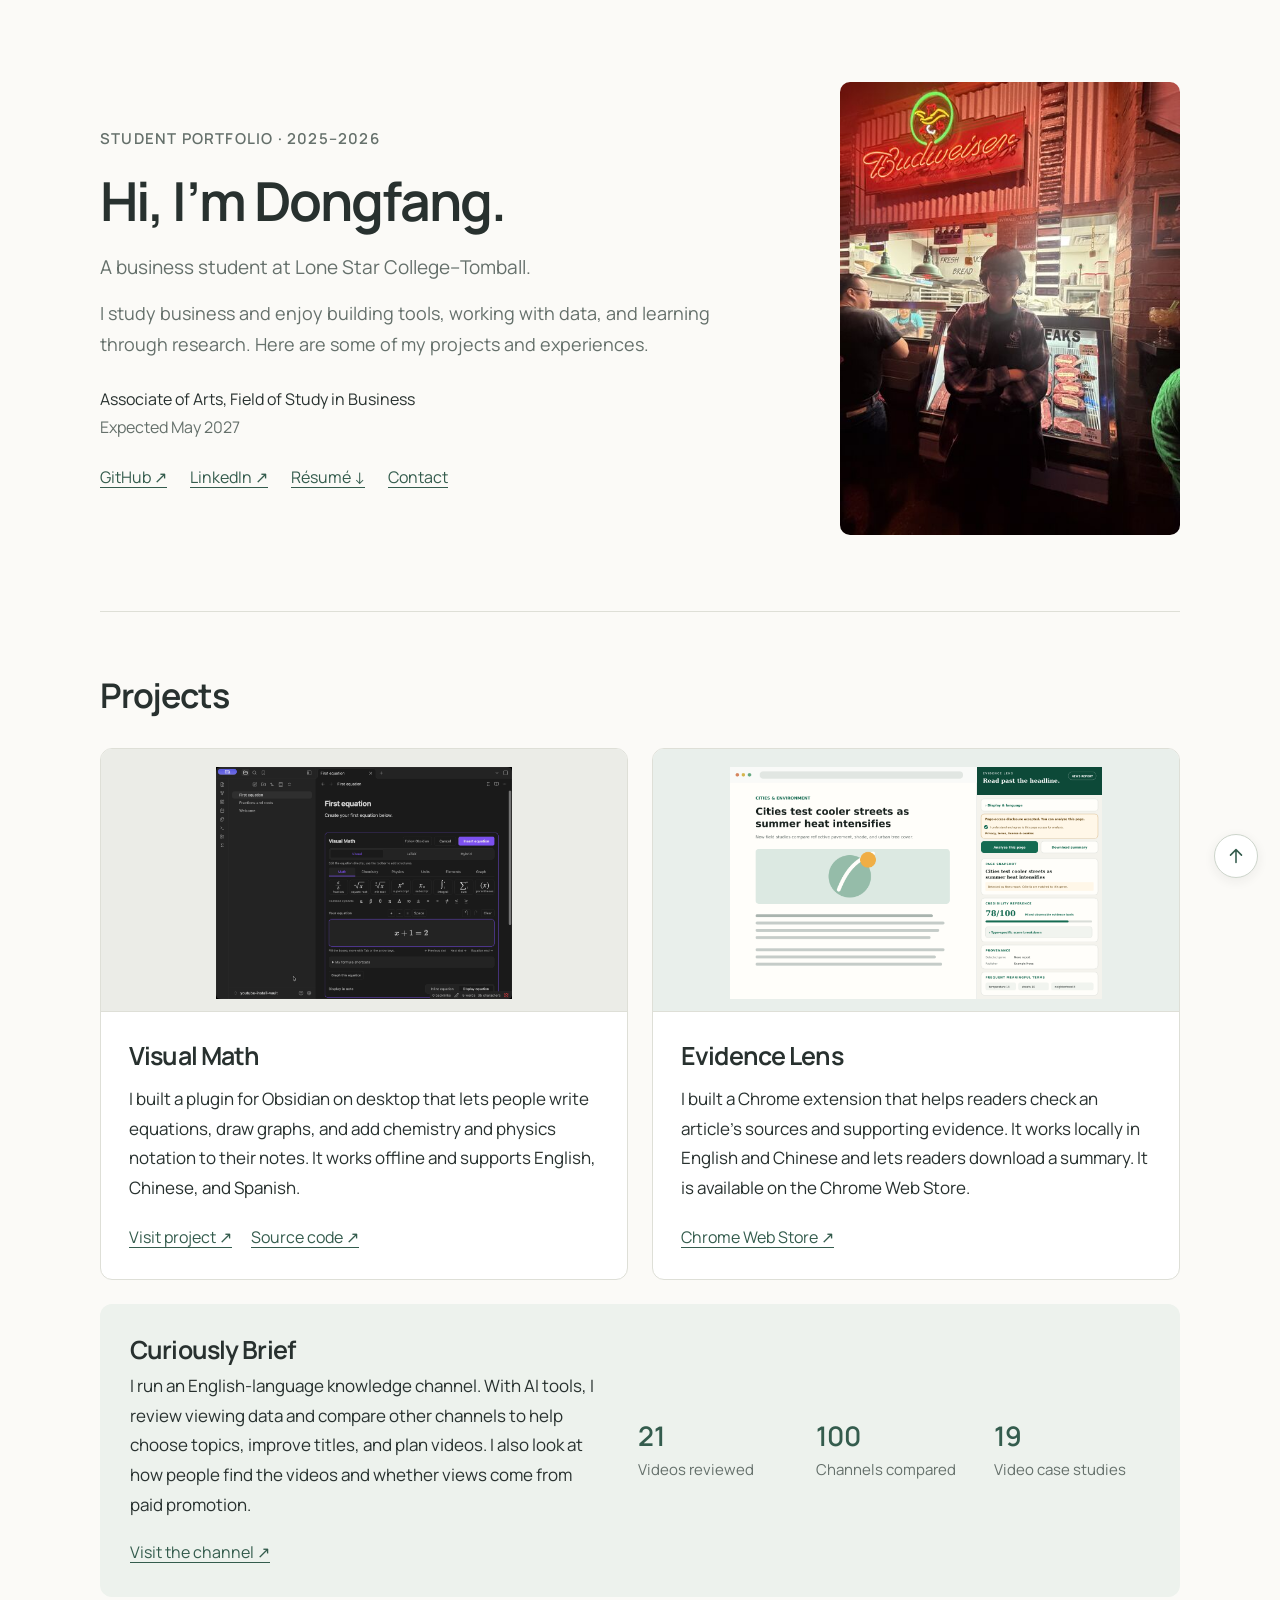
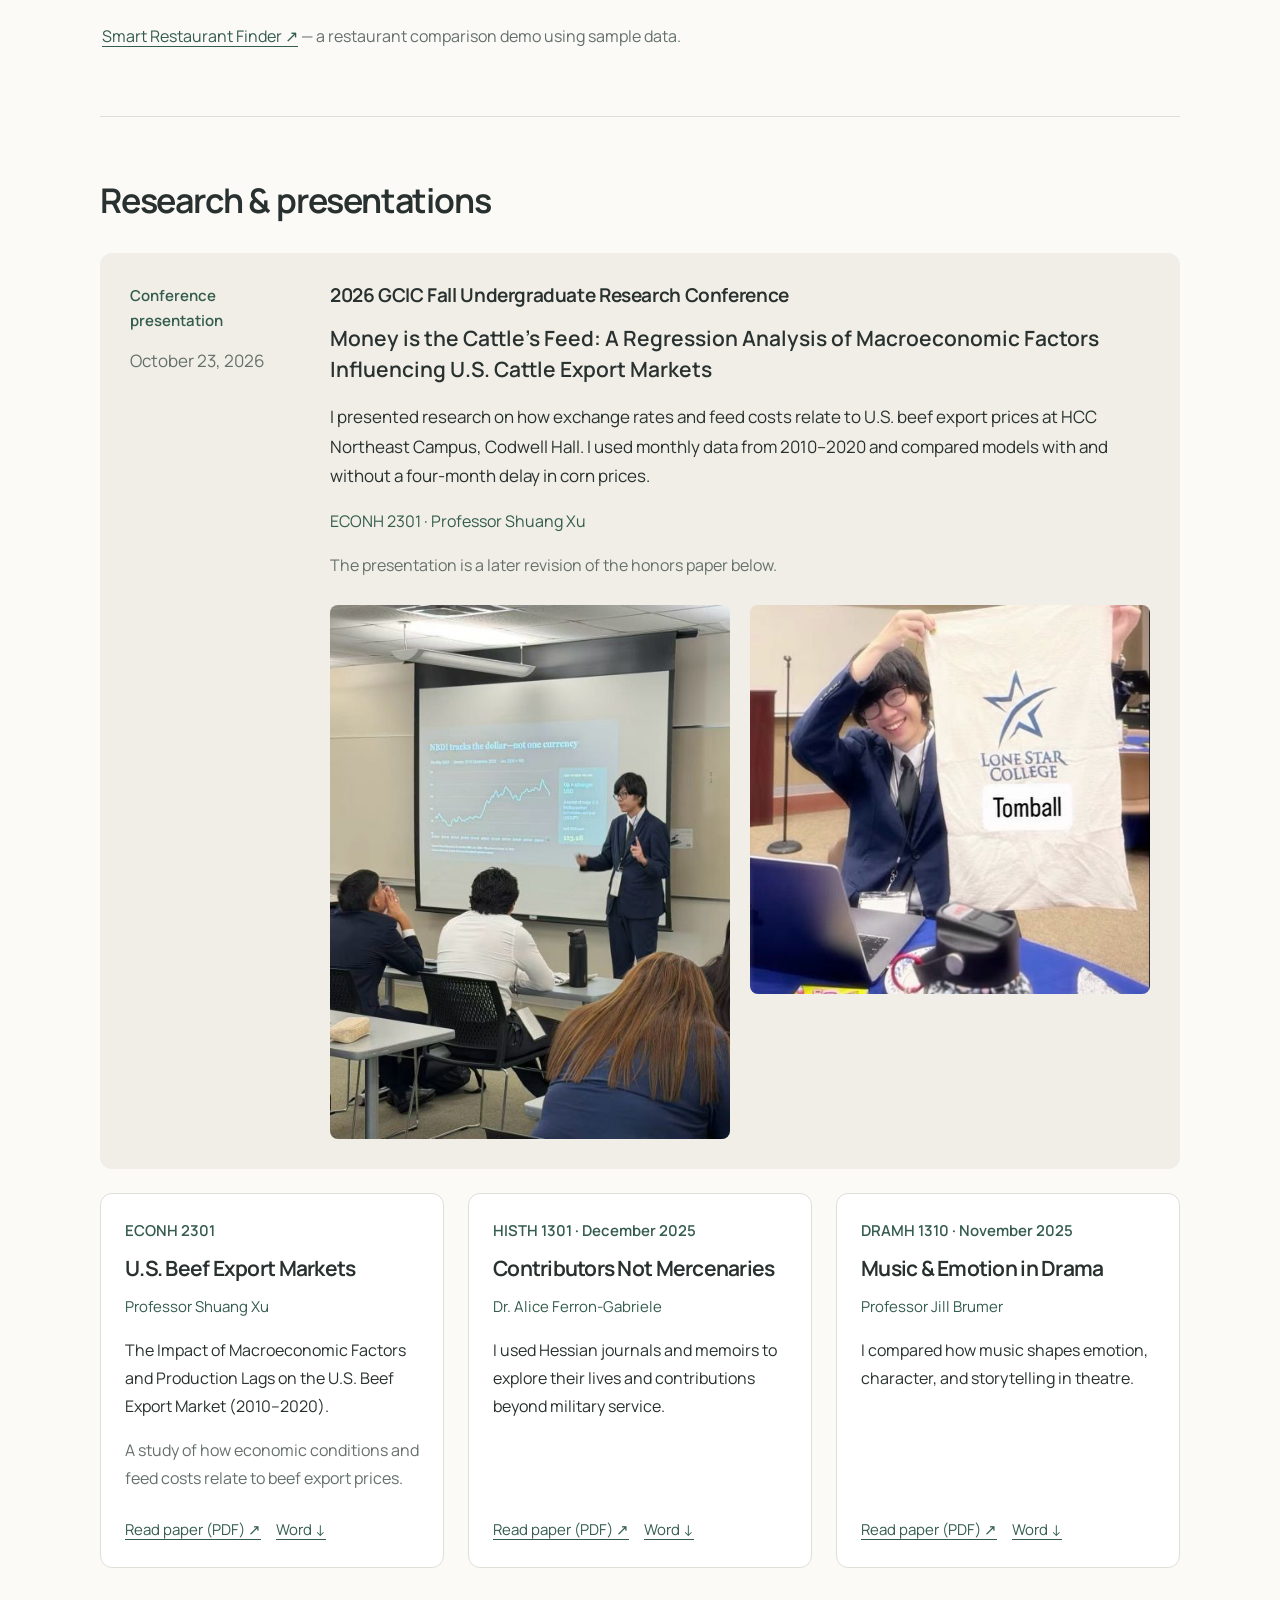
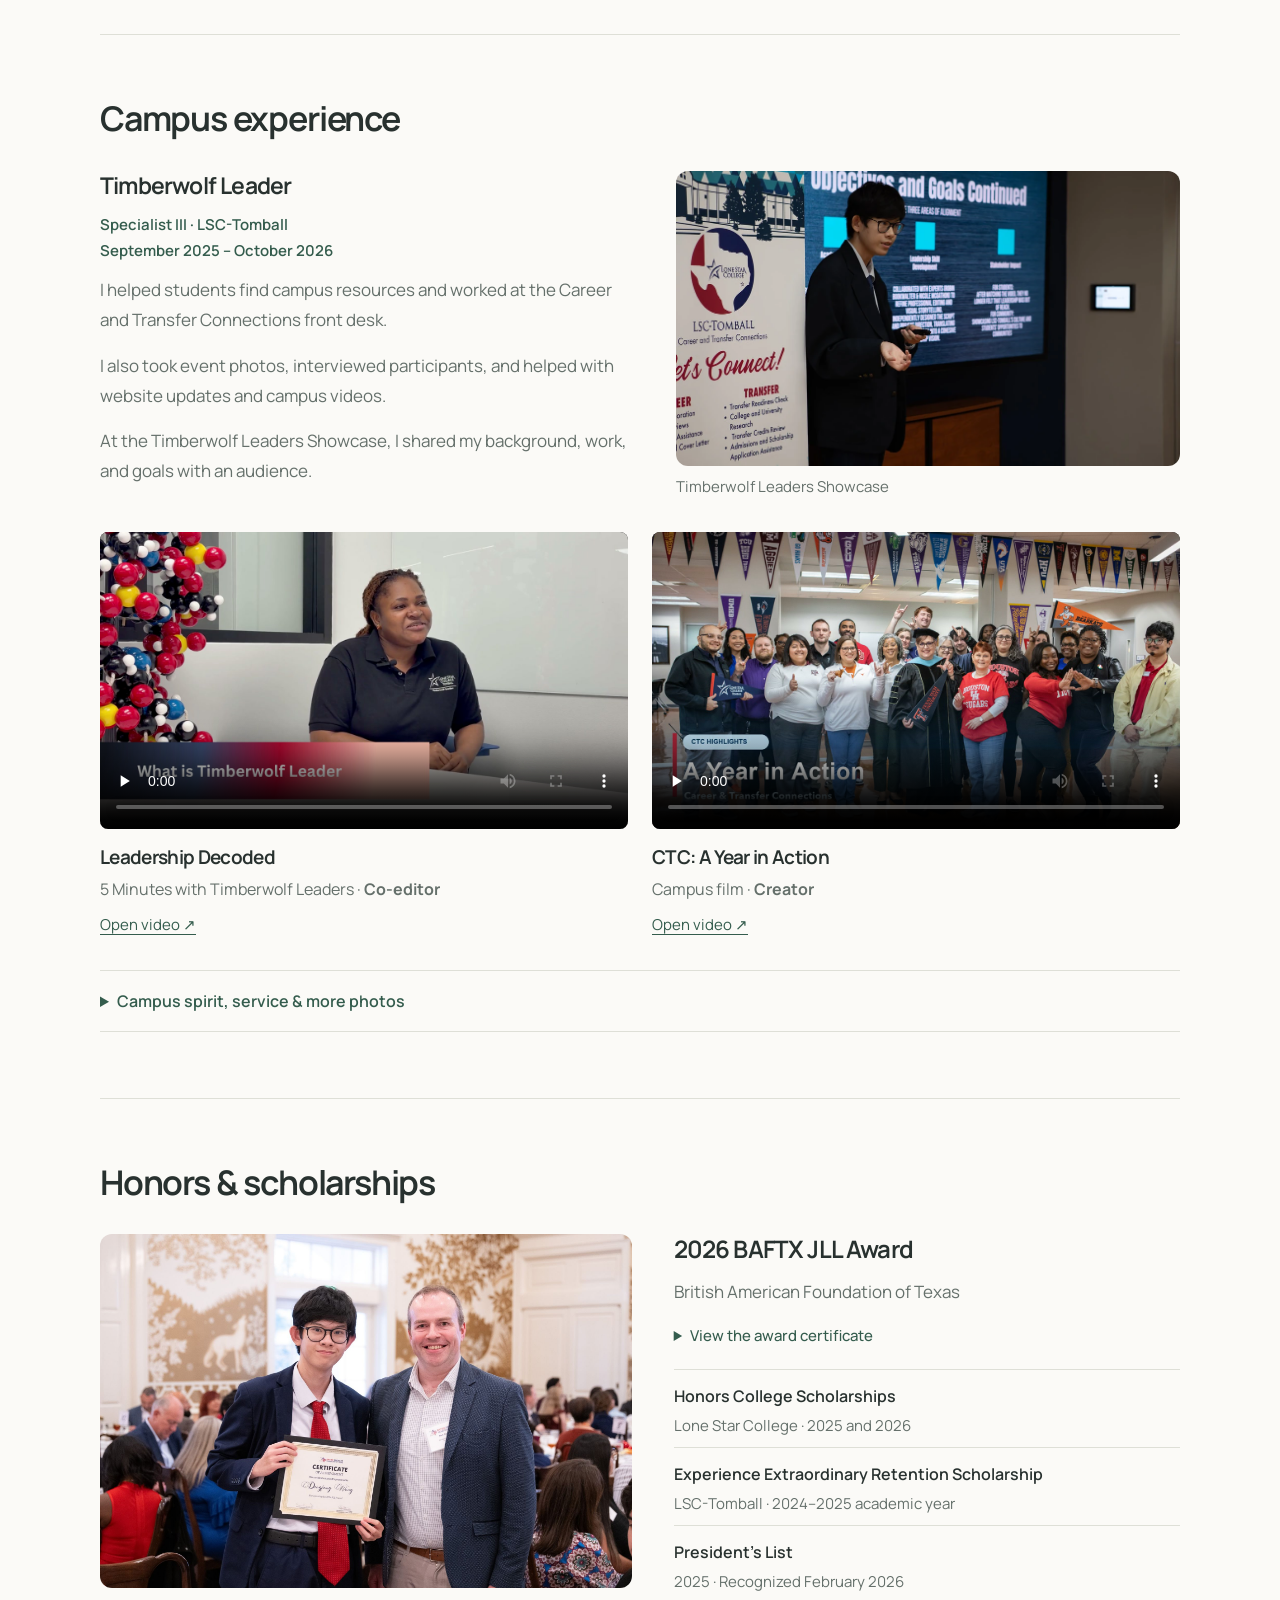
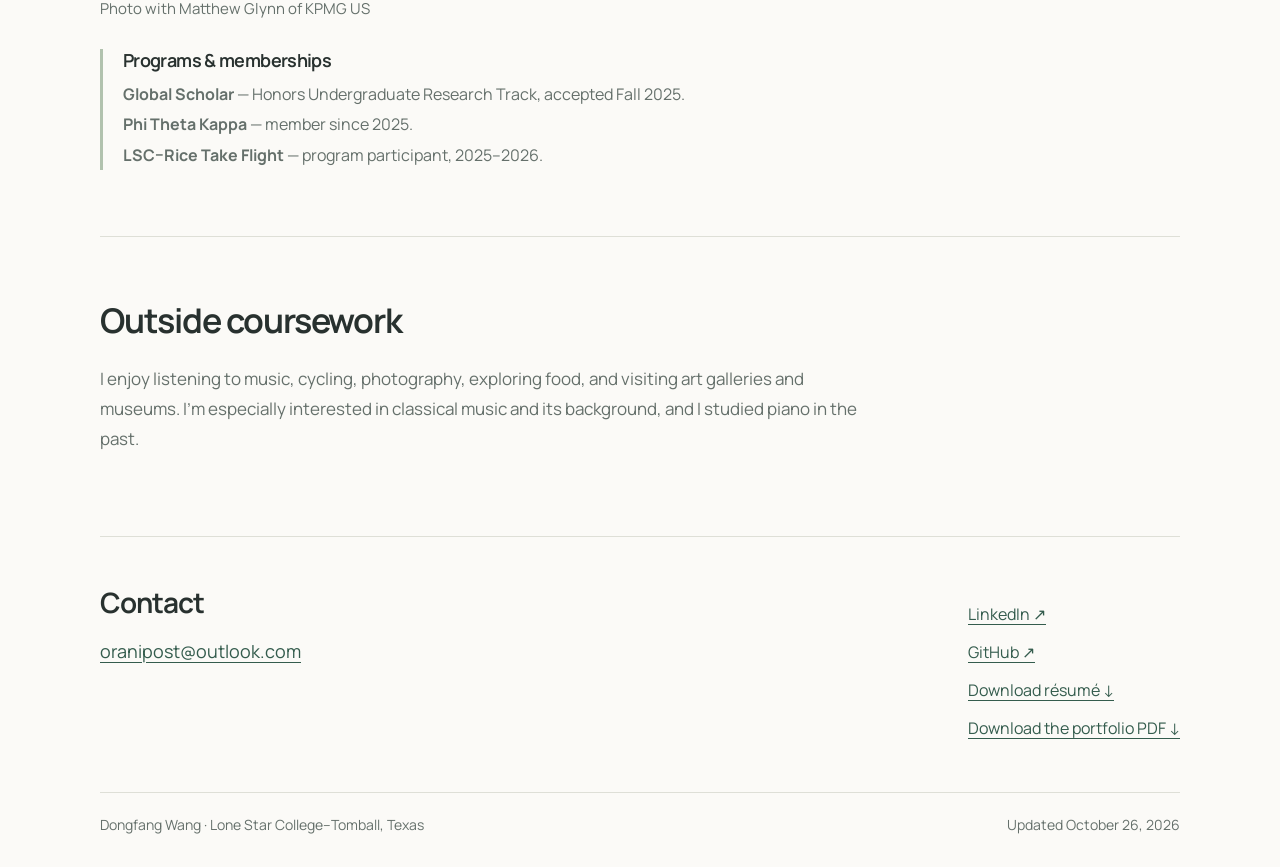
==== commit ae3eded1: "Remove skills column beside personal interests" ====
--- a/about.html
+++ b/about.html
@@ -7,7 +7,7 @@
   <title>About and contact | Dongfang Wang</title>
   <link rel="canonical" href="https://oranipost.github.io/">
   <link rel="icon" href="assets/favicon.svg" type="image/svg+xml">
-  <script src="redirect.js?v=f58fbdc5a4" defer></script>
+  <script src="redirect.js?v=a37ed24ad1" defer></script>
   <noscript><meta http-equiv="refresh" content="0;url=index.html#about"></noscript>
   <style>
     @font-face {font-family: Manrope; src: url('assets/fonts/Manrope-Variable.ttf') format('truetype'); font-weight: 200 800; font-display: swap;}
